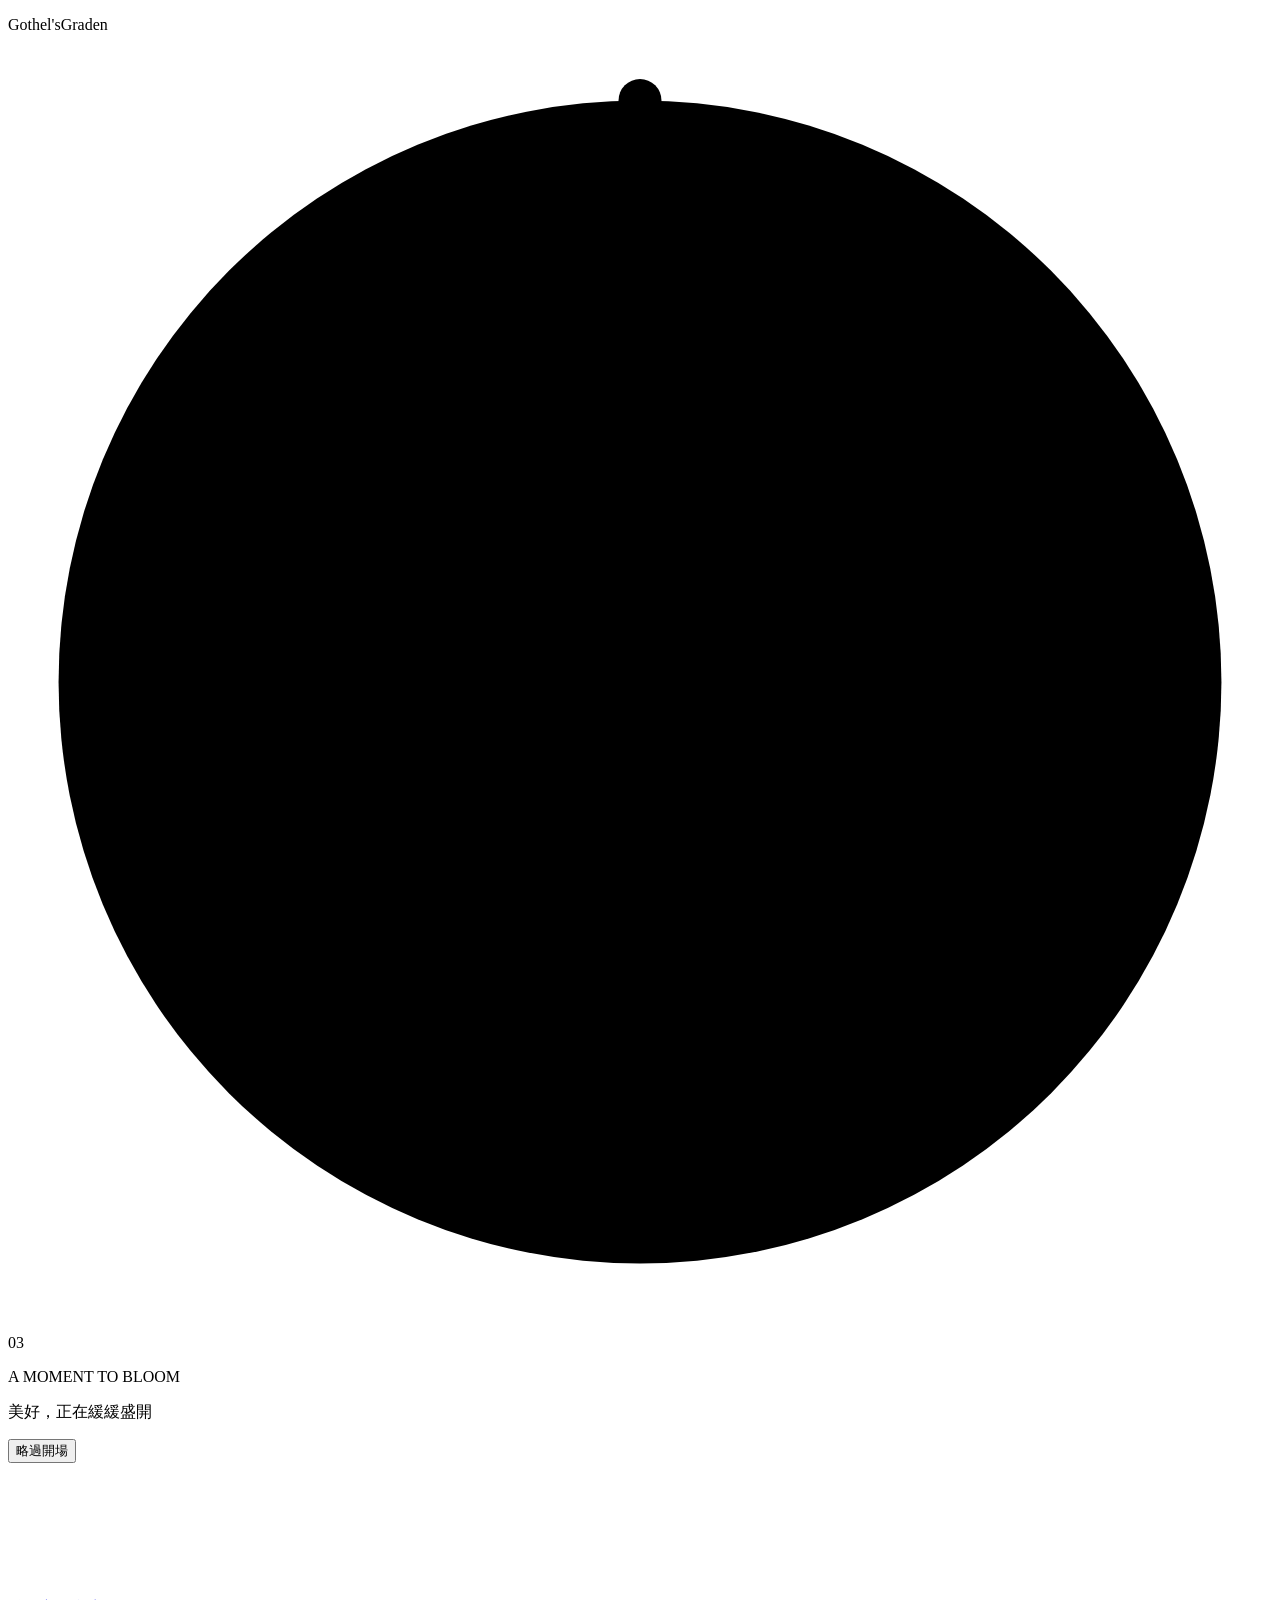
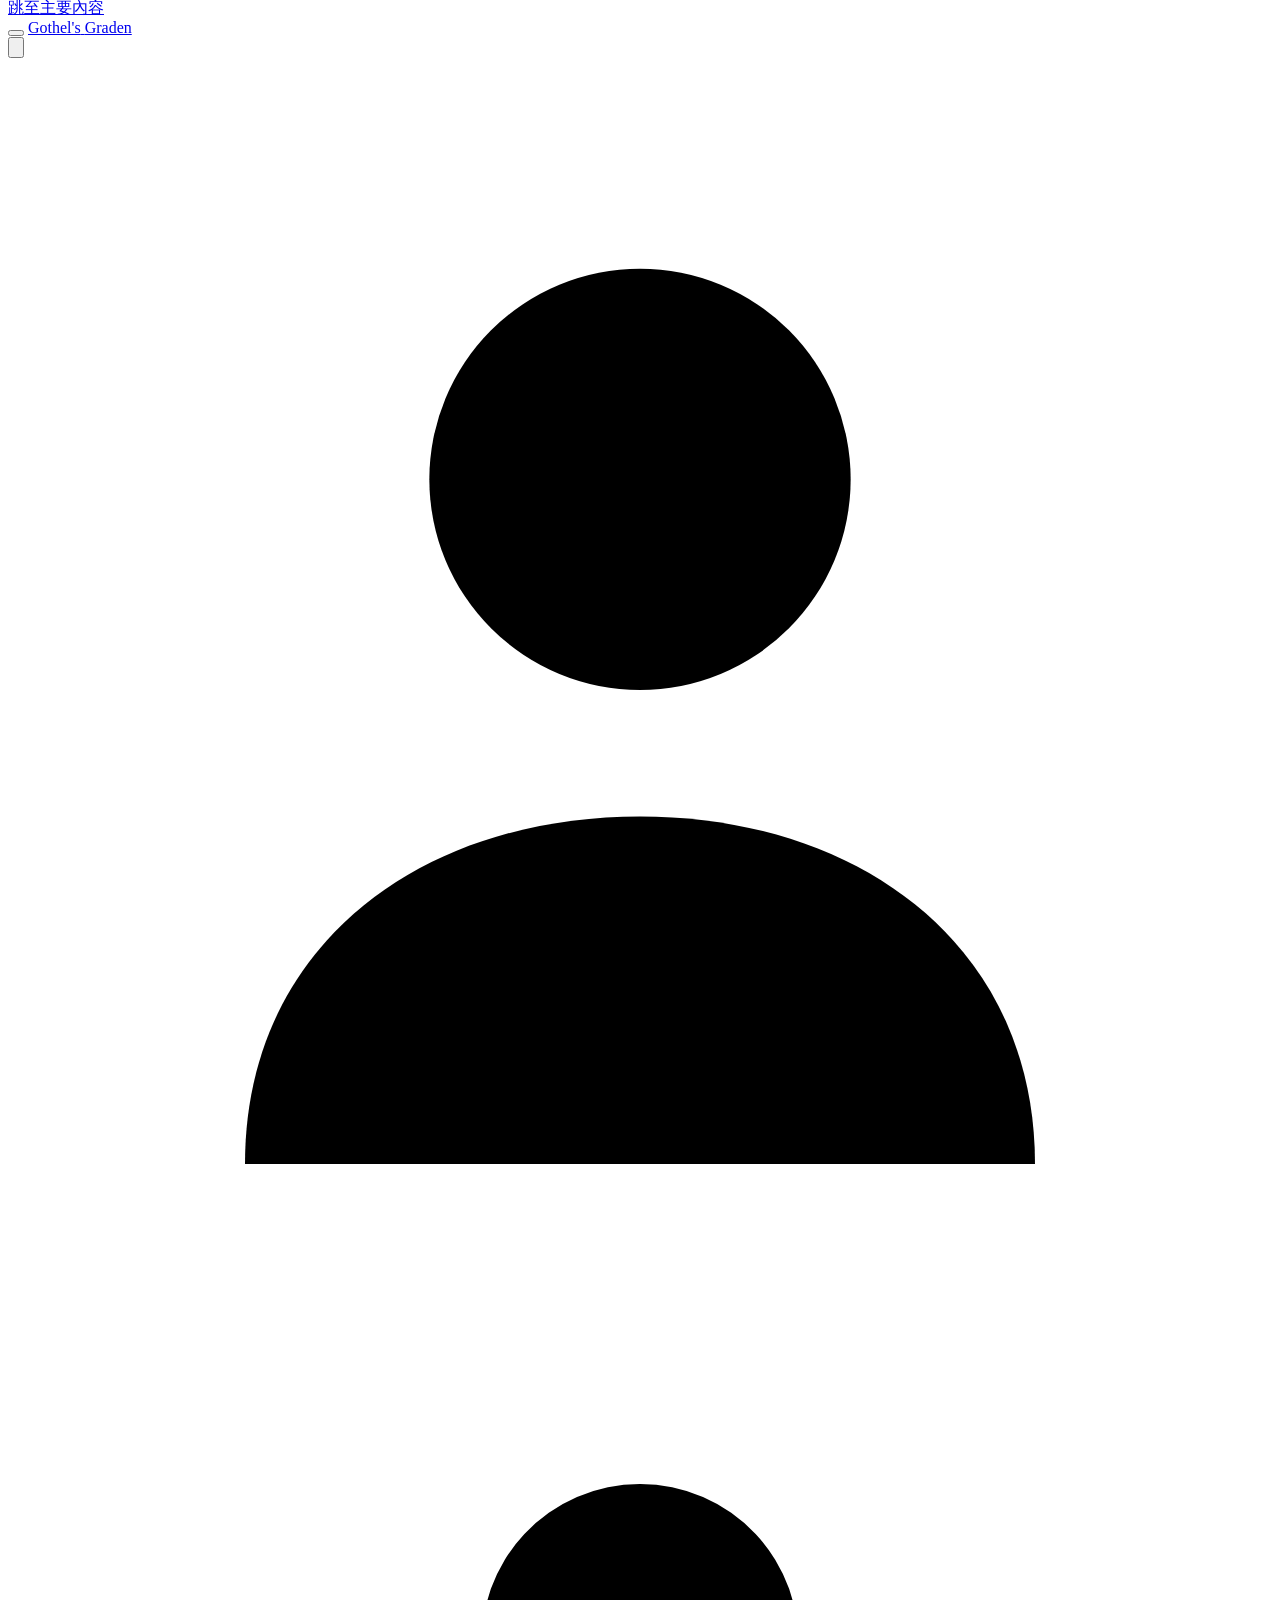
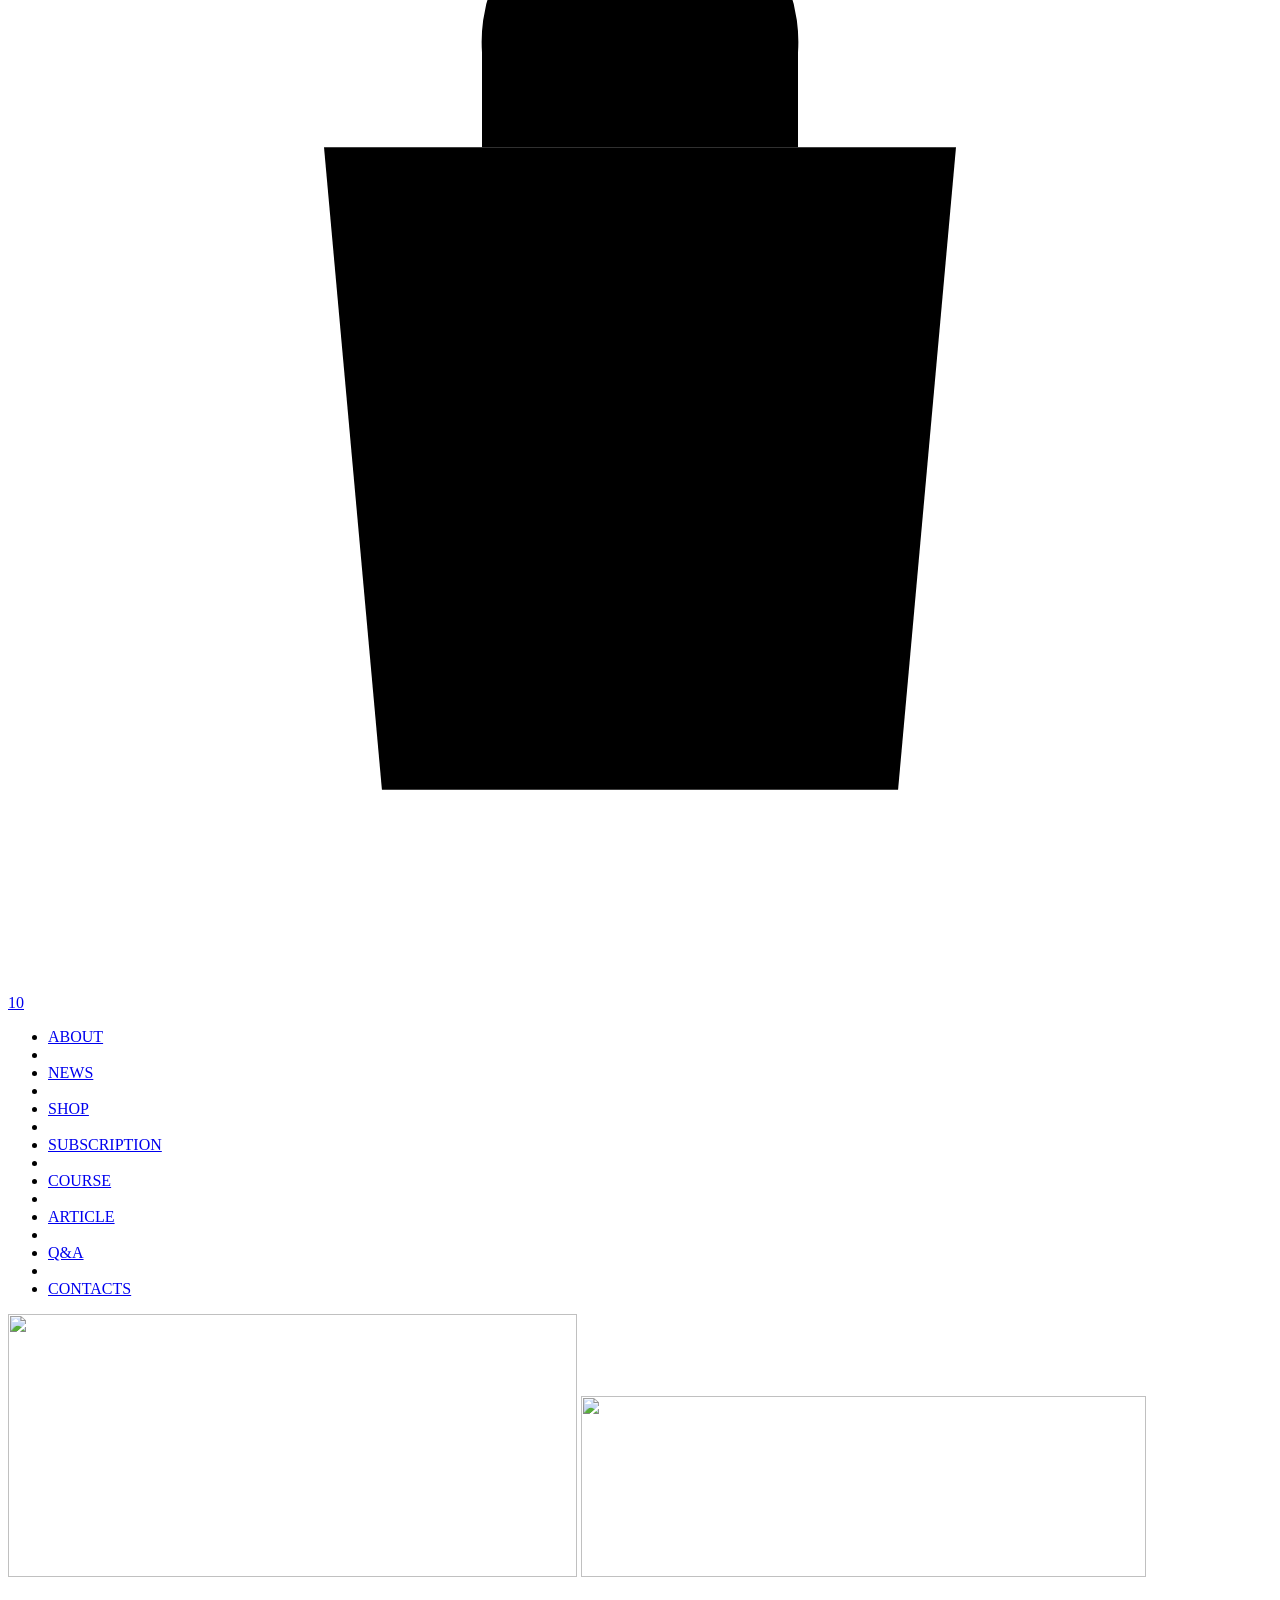
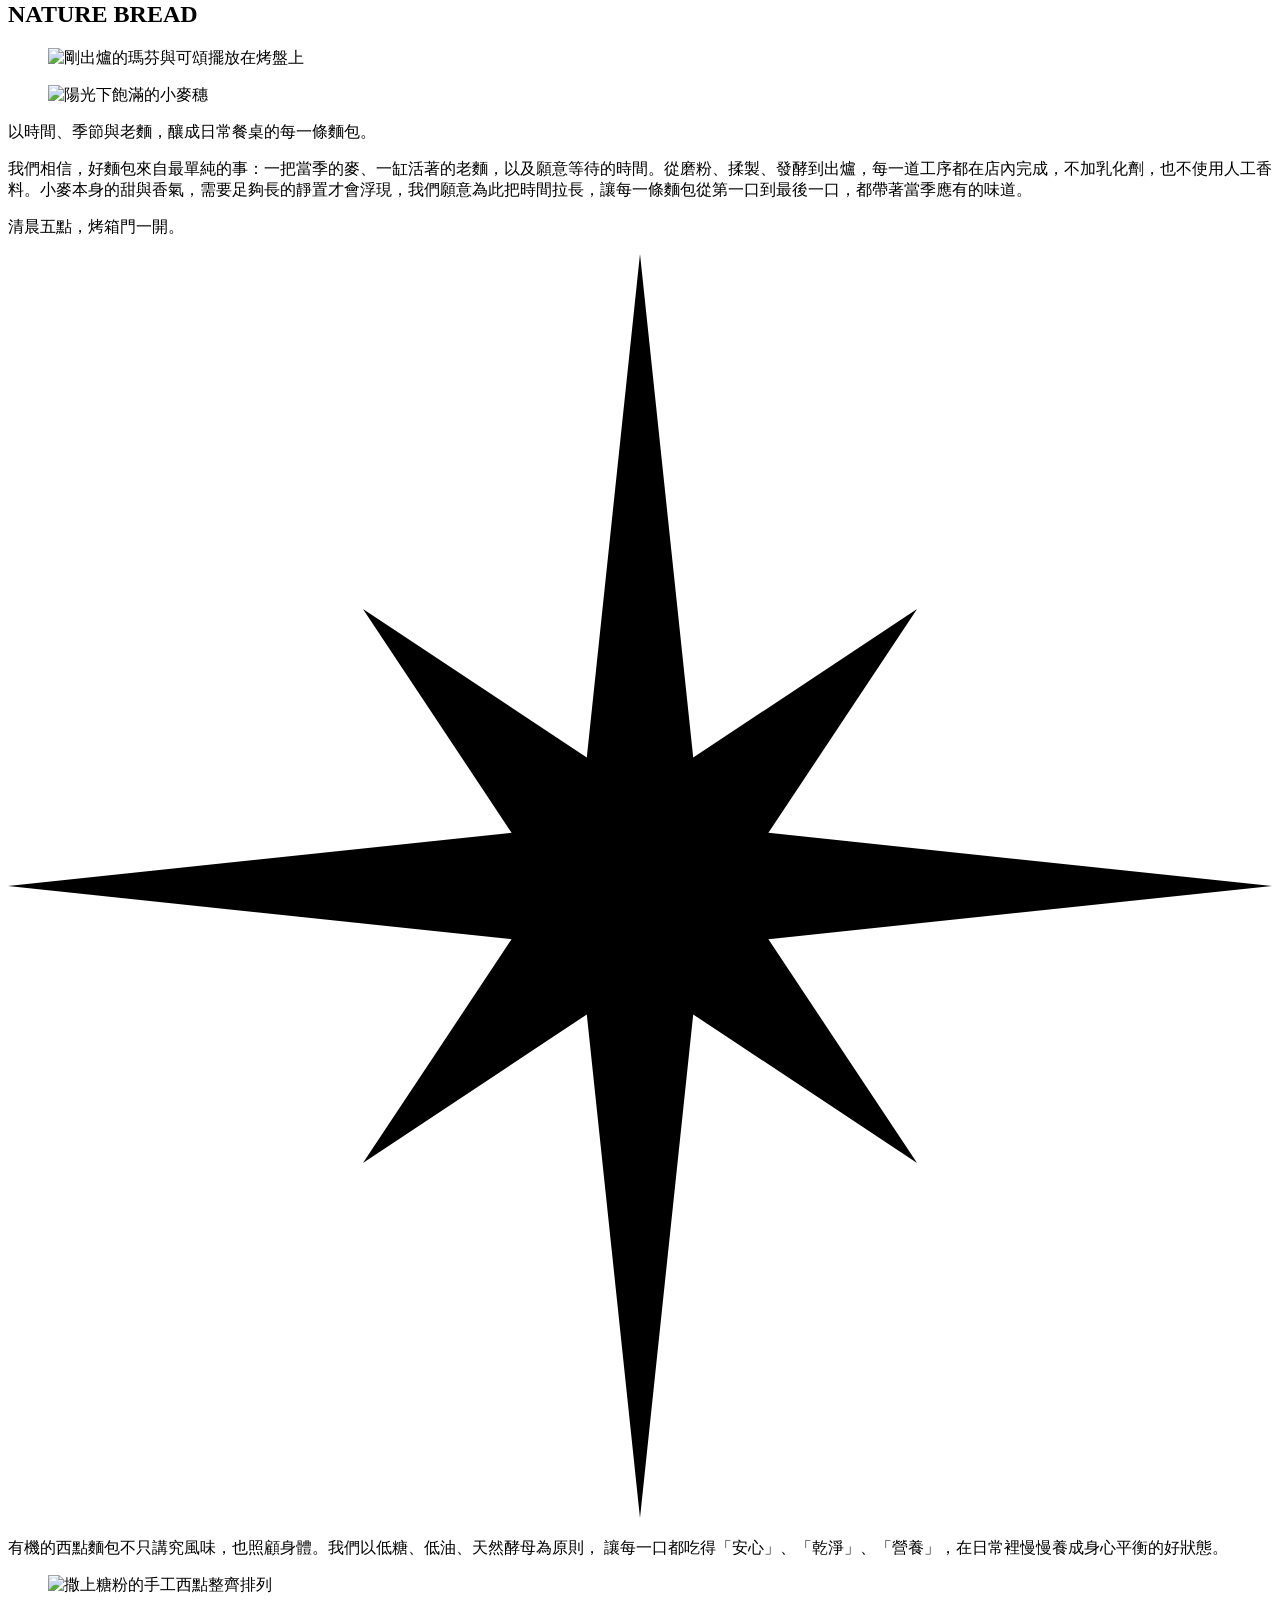
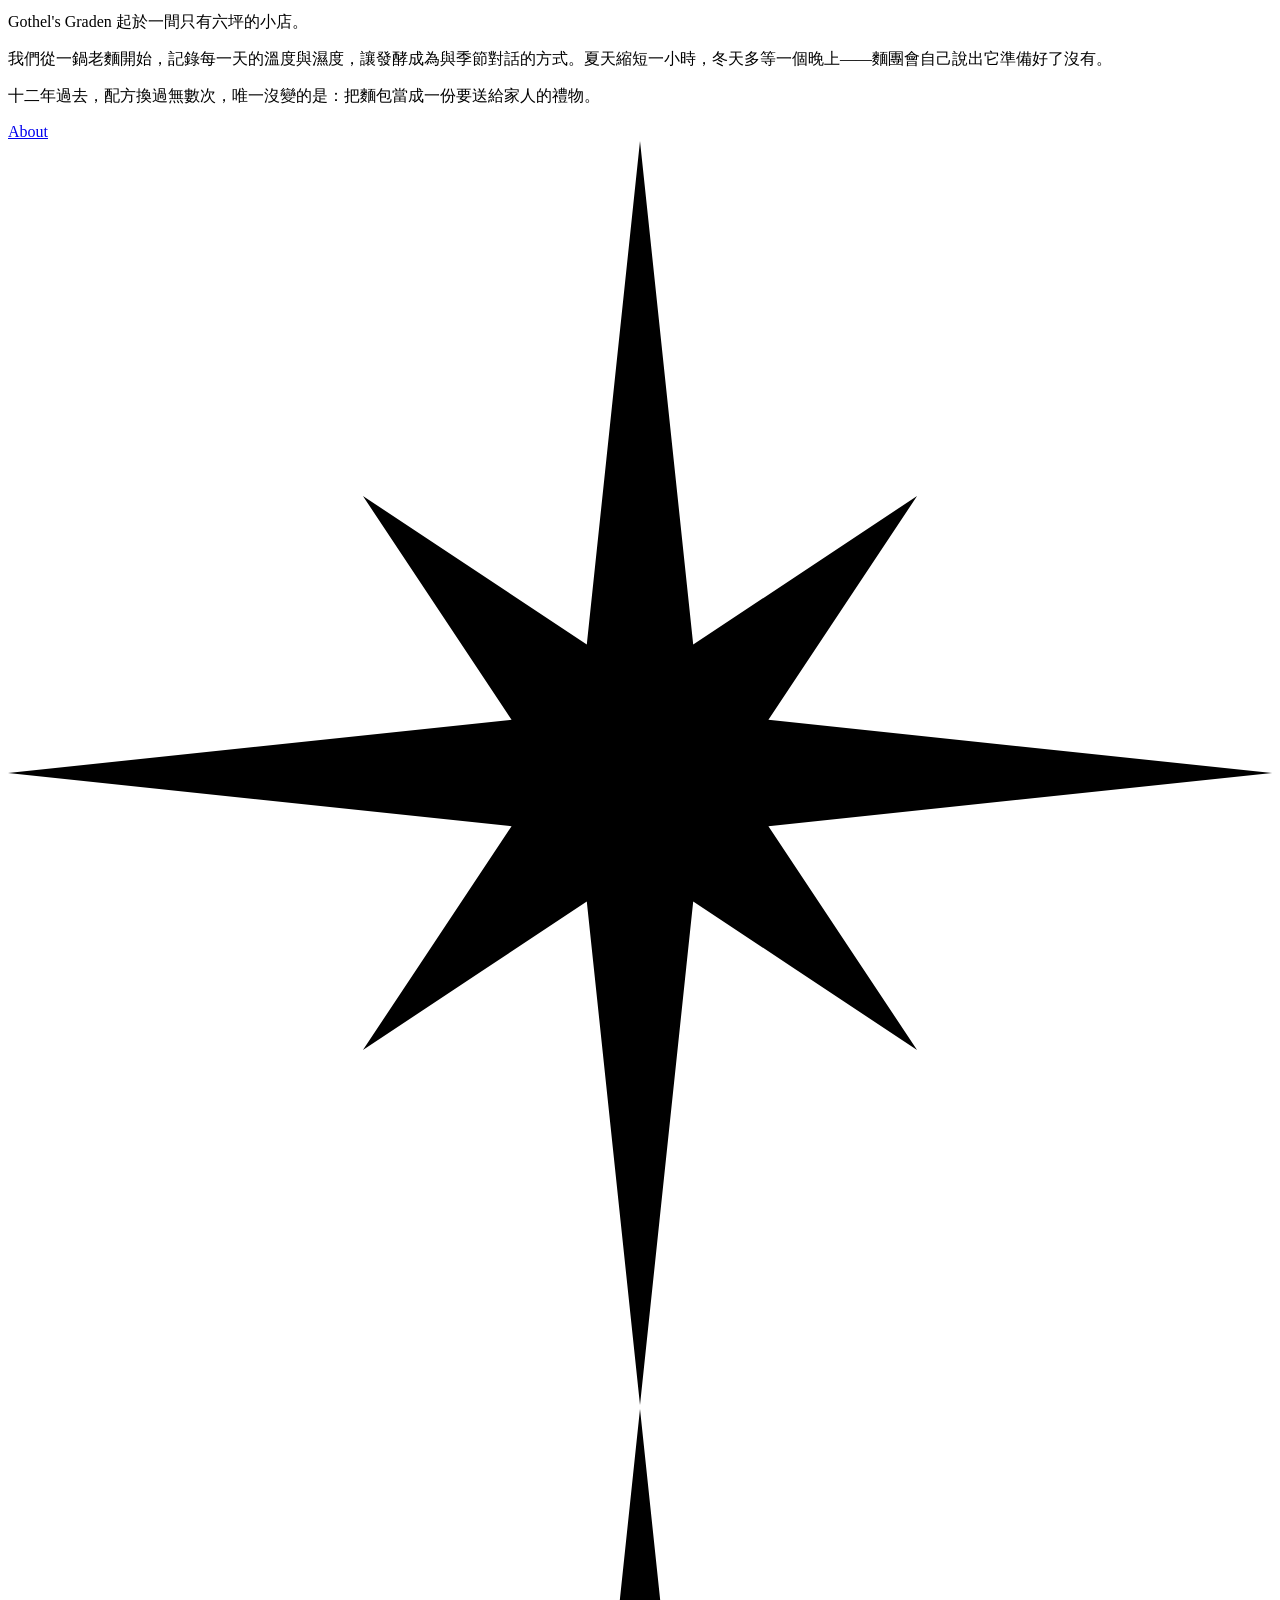
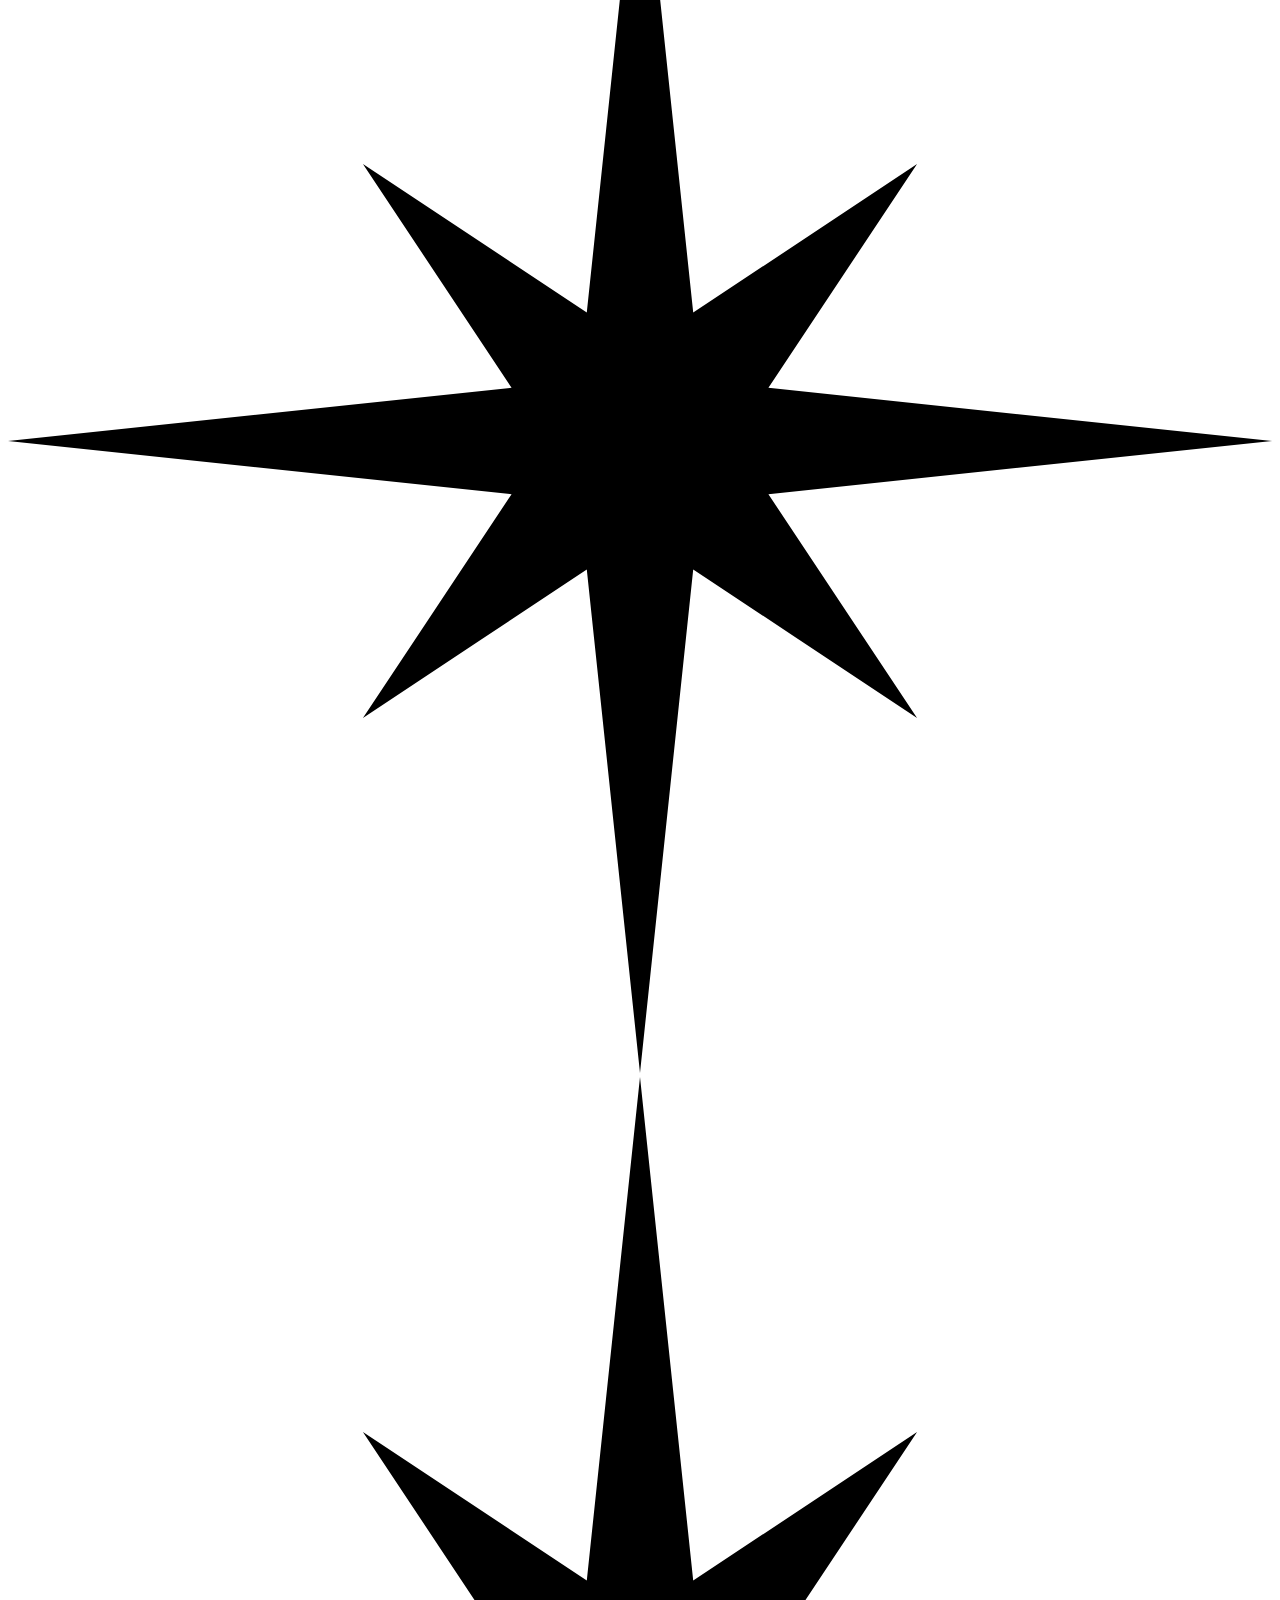
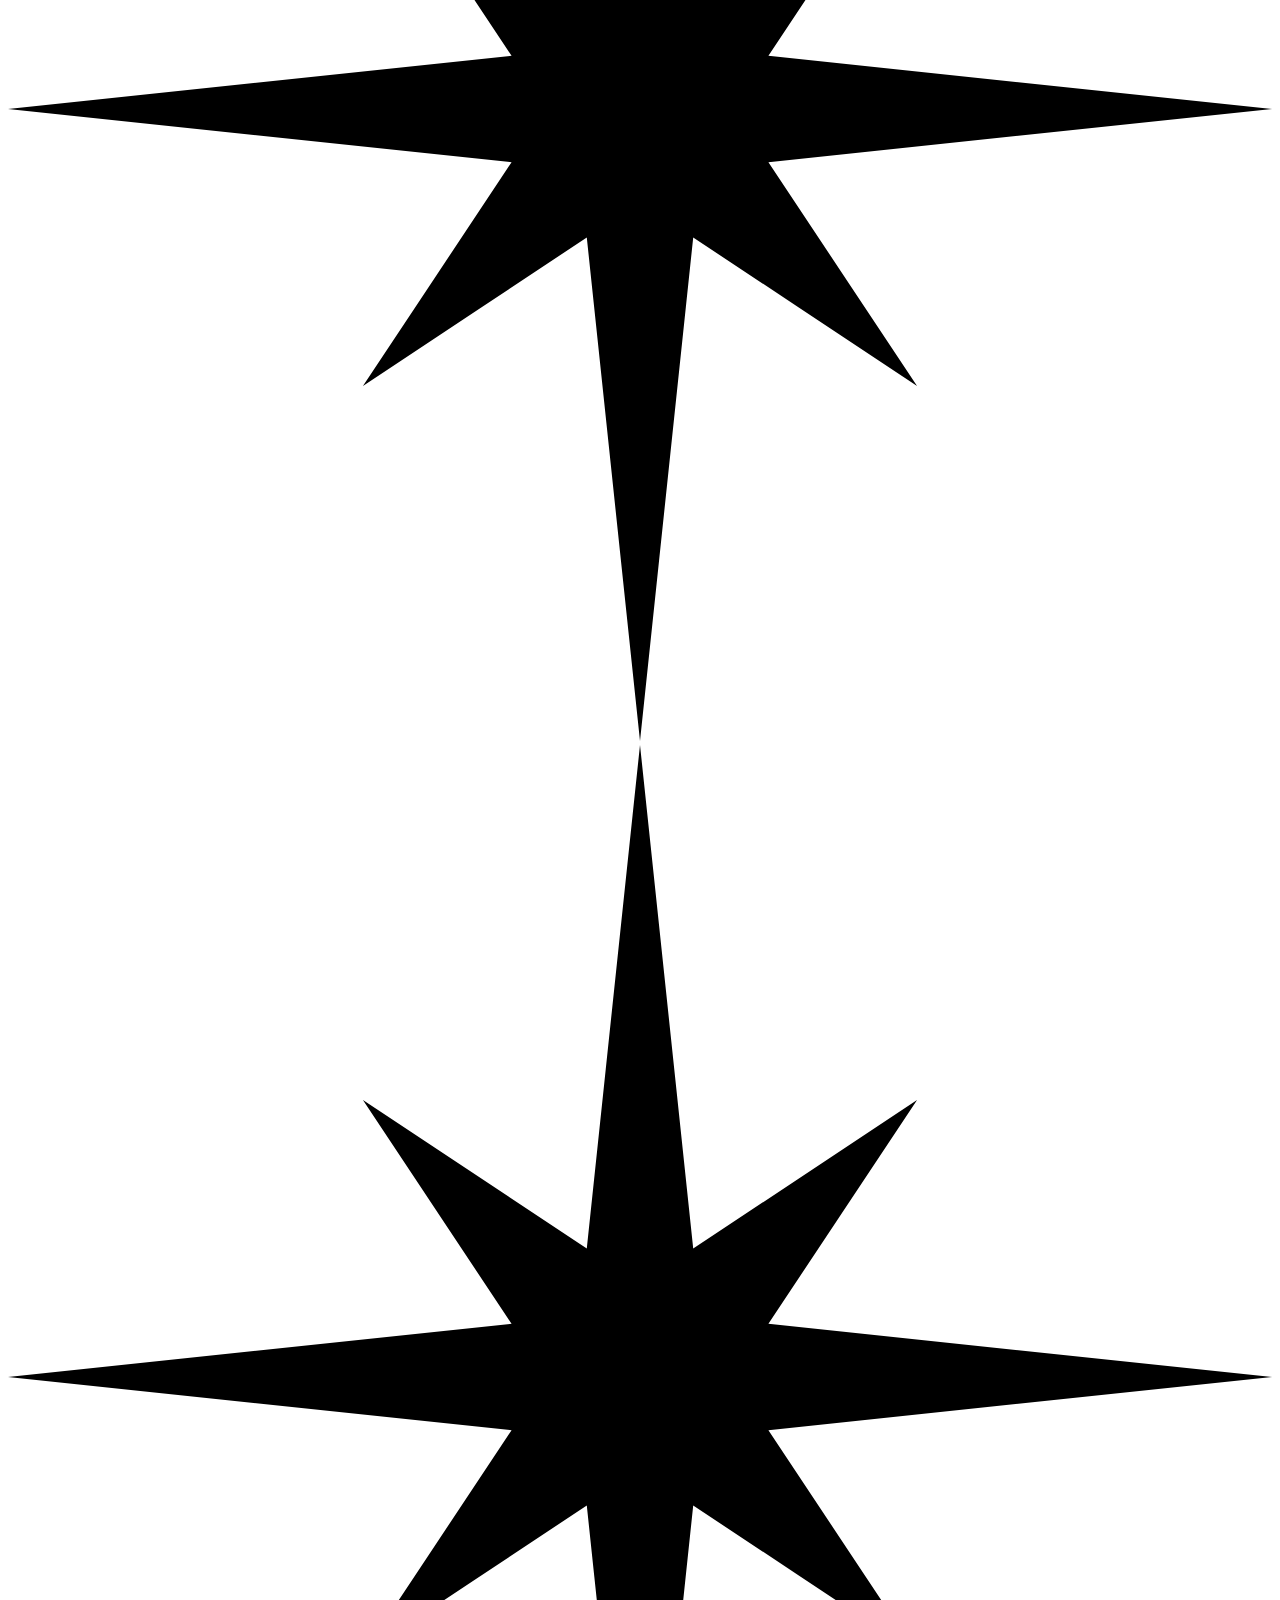
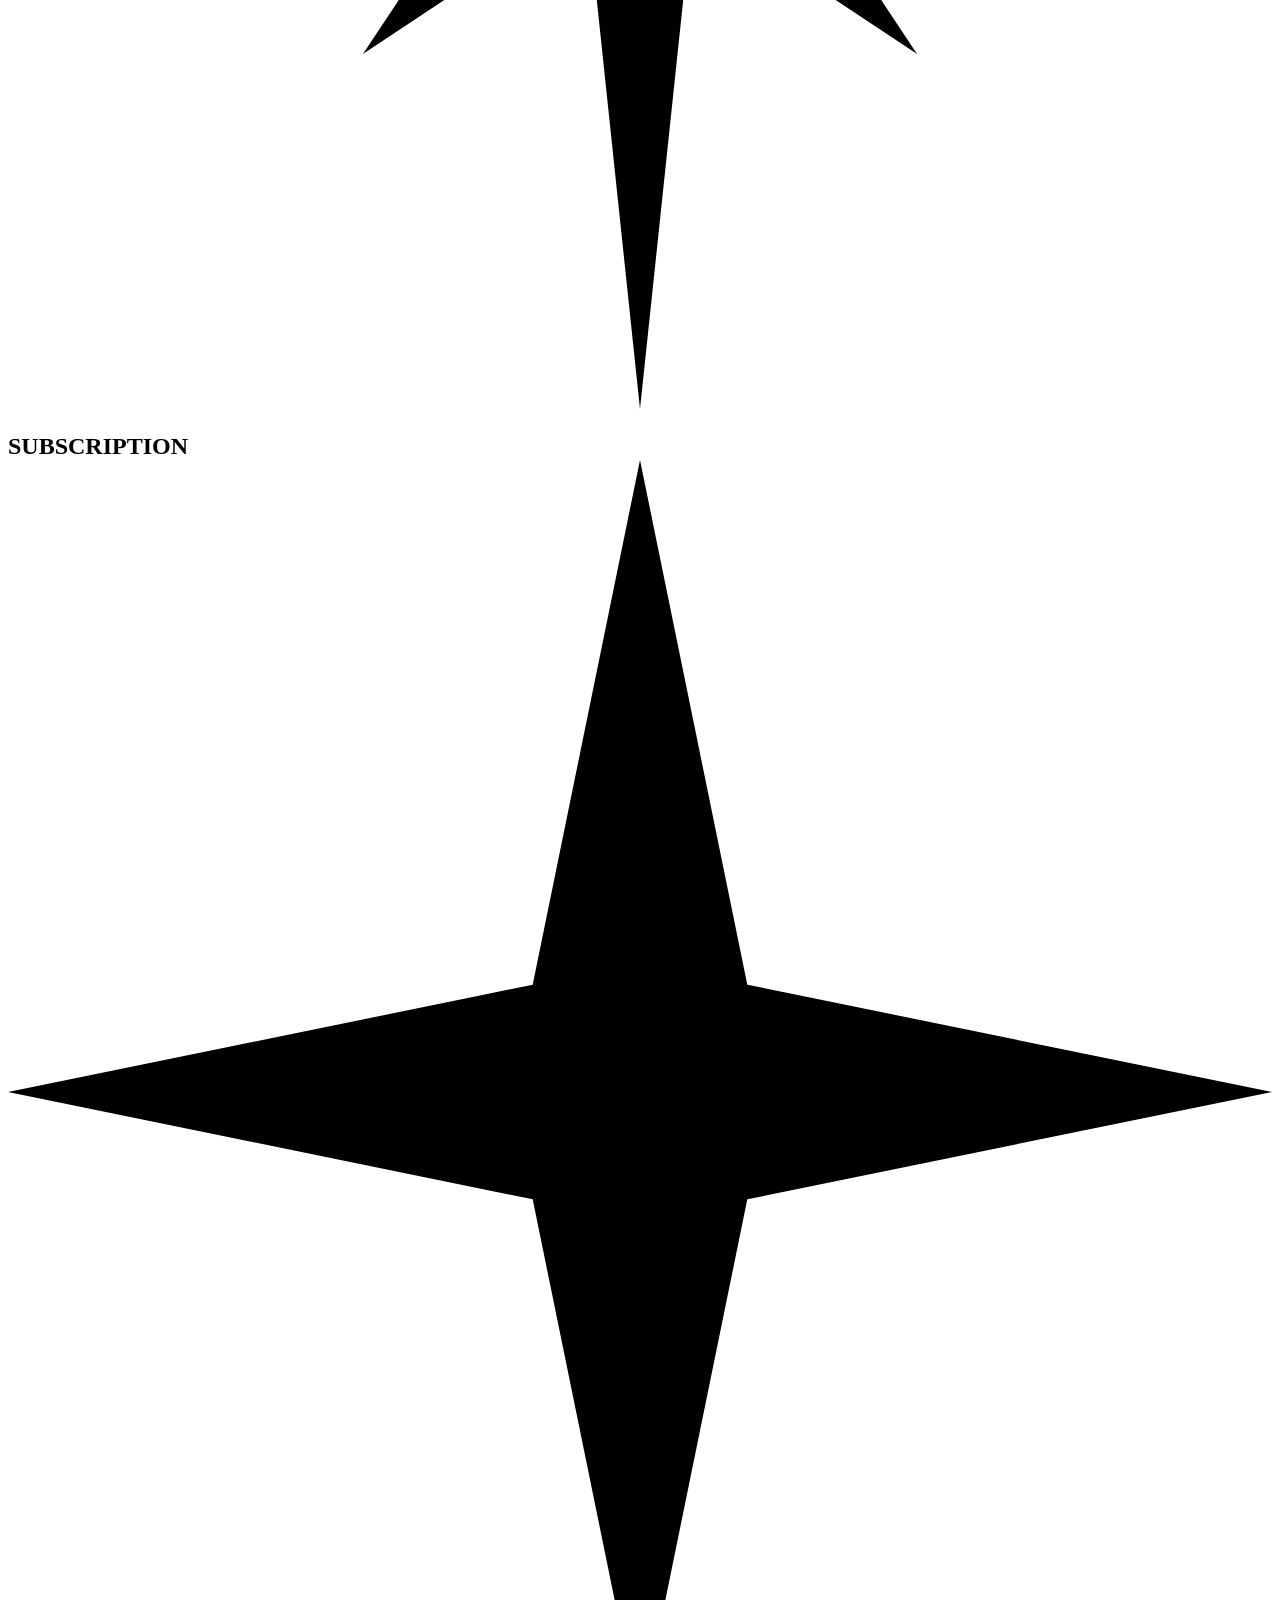
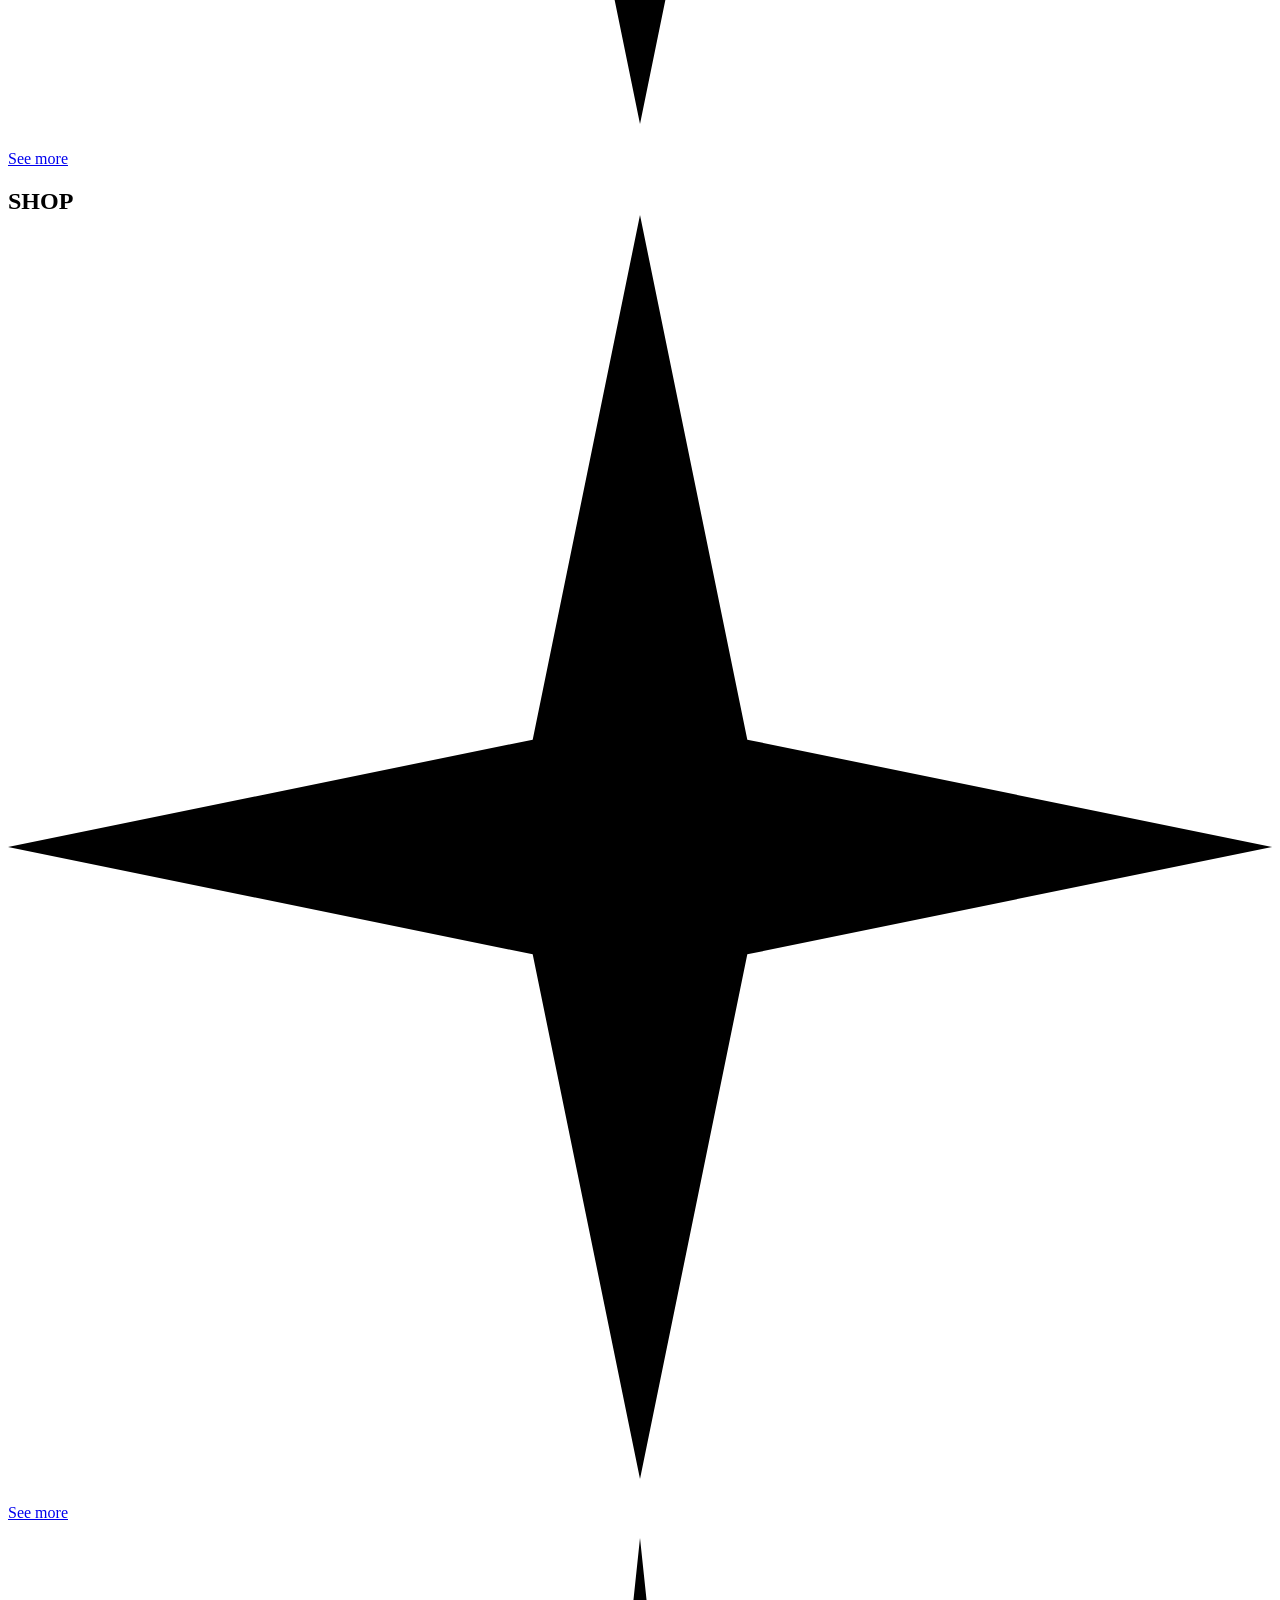
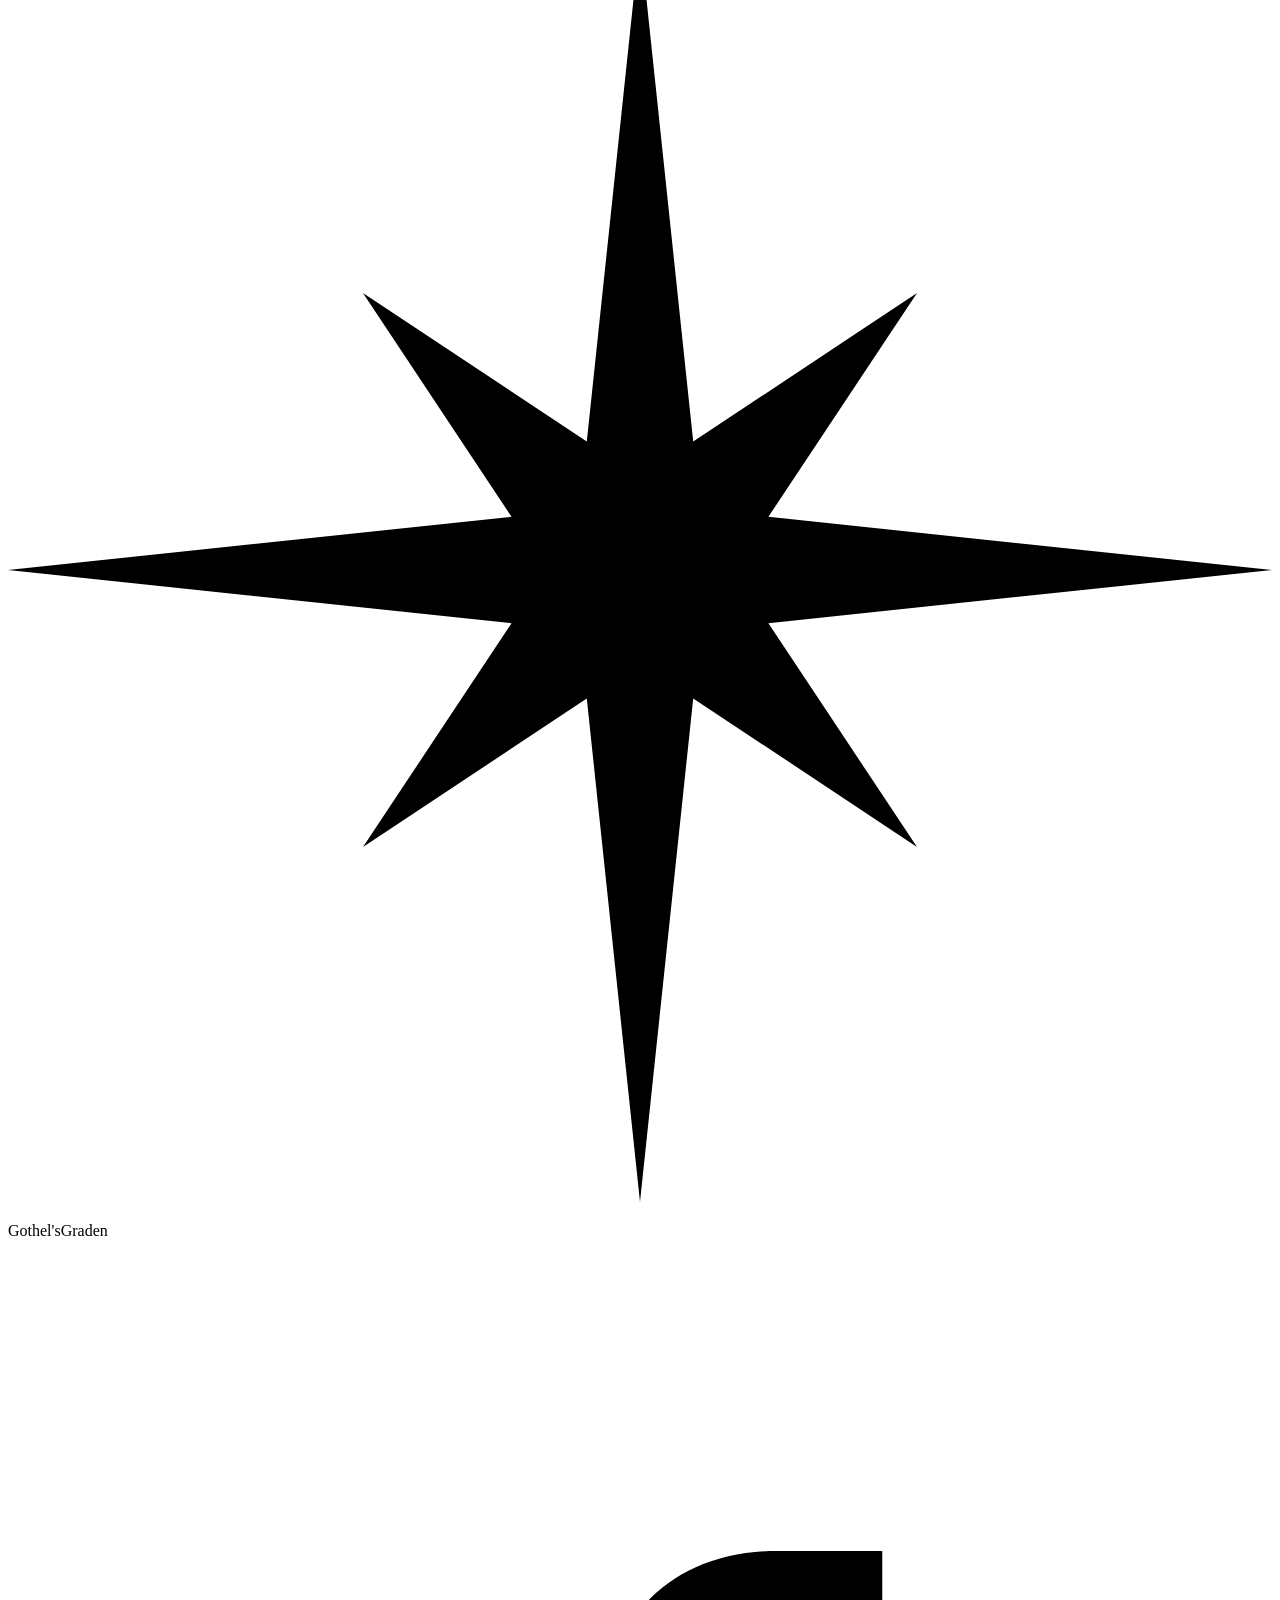
==== index.html @ 1c2f1364 "Add files via upload" ====
<!DOCTYPE html>
<html lang="zh-Hant">
<head>
<meta charset="utf-8">
<meta name="viewport" content="width=device-width, initial-scale=1">
<title>Gothel's Graden｜自然發酵．職人手作麵包</title>
<meta name="description" content="Gothel's Graden 以天然酵母、當季小麥與時間慢慢養成的麵包。每日現烤、低糖低油，提供麵包訂閱、線上選購與烘焙課程。">
<meta name="theme-color" content="#ffffff">

<meta property="og:type" content="website">
<meta property="og:title" content="Gothel's Graden｜自然發酵．職人手作麵包">
<meta property="og:description" content="天然酵母、當季小麥，每日現烤的職人麵包。">
<meta property="og:image" content="assets/img/hero-main.jpg">

<link rel="preconnect" href="https://fonts.googleapis.com">
<link rel="preconnect" href="https://fonts.gstatic.com" crossorigin>
<link href="https://fonts.googleapis.com/css2?family=Playfair+Display:wght@400;500;600&family=Noto+Sans+TC:wght@300;400;500;700&display=swap" rel="stylesheet">
<link rel="stylesheet" href="assets/css/style.css">

<script>
/* 開場 gating：在首次繪製前決定是否播放 Loading 與首屏進場。
   放在 <head> 可避免內容閃現；不依賴 main.js，故 main.js 失敗時內容仍可見。 */
(function () {
  var d = document.documentElement;
  d.classList.add('js');
  try {
    var reduce = window.matchMedia && window.matchMedia('(prefers-reduced-motion: reduce)').matches;
    var seen = false;
    try { seen = sessionStorage.getItem('gg.introSeen') === '1'; } catch (e) {}
    /* 首次進入（本工作階段）且未要求減少動態 → 播放完整開場 */
    if (!reduce && !seen) {
      d.classList.add('intro');   /* 顯示 Loading，並讓首屏元素進入隱藏初始態 */
    } else {
      d.classList.add('anim-in'); /* 直接顯示首屏（返回／減少動態／無 sessionStorage） */
    }
    /* 安全逾時：無論如何 4.5s 後強制解除開場遮罩，Loading 不得永久遮住網站 */
    window.__ggIntroSafety = setTimeout(function () {
      d.classList.remove('intro');
      d.classList.add('anim-in');
      var ov = document.getElementById('intro');
      if (ov) { ov.setAttribute('hidden', ''); }
    }, 4500);
  } catch (err) {
    d.classList.remove('intro');
    d.classList.add('anim-in');
  }
})();
</script>
</head>
<body>

<!-- ============ 品牌開場 Loading ============ -->
<div class="intro" id="intro" role="dialog" aria-modal="true" aria-label="品牌開場動畫">
  <div class="intro__inner">
    <p class="brand intro__brand" aria-hidden="true"><span>Gothel's</span><span>Graden</span></p>

    <div class="intro__flower" aria-hidden="true">
      <svg viewBox="0 0 200 200" role="img" aria-label="八瓣星花線稿逐漸盛開">
        <defs>
          <!-- 單片花瓣（指向上方），其餘七片由旋轉產生 -->
          <path id="intro-petal" pathLength="1"
                d="M100,100 C81,74 81,42 100,22 C119,42 119,74 100,100 Z"/>
        </defs>

        <!-- 極淡底稿：完整八瓣 -->
        <g class="intro__petals-bg">
          <use href="#intro-petal" transform="rotate(0 100 100)"/>
          <use href="#intro-petal" transform="rotate(45 100 100)"/>
          <use href="#intro-petal" transform="rotate(90 100 100)"/>
          <use href="#intro-petal" transform="rotate(135 100 100)"/>
          <use href="#intro-petal" transform="rotate(180 100 100)"/>
          <use href="#intro-petal" transform="rotate(225 100 100)"/>
          <use href="#intro-petal" transform="rotate(270 100 100)"/>
          <use href="#intro-petal" transform="rotate(315 100 100)"/>
        </g>

        <!-- 描線：逐瓣描繪（各瓣 --i 控制起始延遲，略微重疊） -->
        <g class="intro__petals">
          <use class="intro__petal" href="#intro-petal" transform="rotate(0 100 100)"   style="--i:0"/>
          <use class="intro__petal" href="#intro-petal" transform="rotate(45 100 100)"  style="--i:1"/>
          <use class="intro__petal" href="#intro-petal" transform="rotate(90 100 100)"  style="--i:2"/>
          <use class="intro__petal" href="#intro-petal" transform="rotate(135 100 100)" style="--i:3"/>
          <use class="intro__petal" href="#intro-petal" transform="rotate(180 100 100)" style="--i:4"/>
          <use class="intro__petal" href="#intro-petal" transform="rotate(225 100 100)" style="--i:5"/>
          <use class="intro__petal" href="#intro-petal" transform="rotate(270 100 100)" style="--i:6"/>
          <use class="intro__petal" href="#intro-petal" transform="rotate(315 100 100)" style="--i:7"/>
        </g>

        <!-- 外圈：由頂端順時針畫一圈（rotate -90 讓起點在正上方） -->
        <circle class="intro__ring" cx="100" cy="100" r="92" pathLength="1"
                transform="rotate(-90 100 100)"/>
        <!-- 圓弧末端的小圓點：繞中心一圈後停在頂端 -->
        <g class="intro__dot"><circle cx="100" cy="8" r="3.4"/></g>
      </svg>
    </div>

    <p class="intro__count" aria-hidden="true"><span id="introCount">03</span></p>
    <p class="intro__en" aria-hidden="true">A MOMENT TO BLOOM</p>
    <p class="intro__zh">美好，正在緩緩盛開</p>

    <button class="intro__skip" id="introSkip" type="button">略過開場</button>
  </div>
</div>

<a class="skip-link" href="#main">跳至主要內容</a>

<!-- 裝飾星形符號：八角星（分隔線／首屏）與四角星（標題旁） -->
<svg class="svg-defs" aria-hidden="true" focusable="false">
  <defs>
    <polygon id="star8" points="50,0 54.21,39.84 71.92,28.08 60.16,45.79 100,50 60.16,54.21 71.92,71.92 54.21,60.16 50,100 45.79,60.16 28.08,71.92 39.84,54.21 0,50 39.84,45.79 28.08,28.08 45.79,39.84"/>
    <polygon id="star4" points="50,0 58.49,41.51 100,50 58.49,58.49 50,100 41.51,58.49 0,50 41.51,41.51"/>
  </defs>
</svg>

<!-- ============ 頁首 ============ -->
<header class="site-header" id="siteHeader">
  <div class="header-bar">
    <div class="shell">
      <button class="nav-toggle" id="navToggle" aria-label="開啟選單" aria-expanded="false" aria-controls="mainNav">
        <span></span><span></span><span></span>
      </button>

      <a class="brand" href="#top" aria-label="Gothel's Graden 首頁">
        <span>Gothel's</span>
        <span>Graden</span>
      </a>

      <div class="header-tools">
        <button class="icon-btn" id="searchToggle" aria-label="搜尋" aria-expanded="false" aria-controls="searchPanel">
          <svg viewBox="0 0 24 24" aria-hidden="true"><circle cx="11" cy="11" r="6.5"/><line x1="15.8" y1="15.8" x2="21" y2="21"/></svg>
        </button>
        <a class="icon-btn" href="#" aria-label="會員中心">
          <svg viewBox="0 0 24 24" aria-hidden="true"><circle cx="12" cy="8" r="4"/><path d="M4.5 21c0-4.2 3.4-6.6 7.5-6.6s7.5 2.4 7.5 6.6"/></svg>
        </a>
        <a class="icon-btn icon-btn--cart" href="#" aria-label="購物車">
          <svg viewBox="0 0 24 24" aria-hidden="true"><path d="M6 8h12l-1.1 12.2H7.1z"/><path d="M9 8V6.2A3 3 0 0 1 12 3a3 3 0 0 1 3 3.2V8"/></svg>
          <span class="cart-count" id="cartCount">10</span>
        </a>
      </div>
    </div>
  </div>

  <div class="search-panel" id="searchPanel" hidden>
    <form class="shell search-form" role="search" onsubmit="return false">
      <input type="search" id="searchInput" placeholder="搜尋麵包、課程或文章…" aria-label="搜尋網站">
      <button type="submit" class="btn-line">搜尋</button>
    </form>
  </div>

  <nav class="main-nav" id="mainNav" aria-label="主要導覽">
    <ul class="shell">
      <li><a href="#about">ABOUT</a></li>
      <li class="nav-sep" aria-hidden="true"></li>
      <li><a href="#news">NEWS</a></li>
      <li class="nav-sep" aria-hidden="true"></li>
      <li><a href="#shop">SHOP</a></li>
      <li class="nav-sep" aria-hidden="true"></li>
      <li><a href="#subscription">SUBSCRIPTION</a></li>
      <li class="nav-sep" aria-hidden="true"></li>
      <li><a href="#course">COURSE</a></li>
      <li class="nav-sep" aria-hidden="true"></li>
      <li><a href="#article">ARTICLE</a></li>
      <li class="nav-sep" aria-hidden="true"></li>
      <li><a href="#qa">Q&amp;A</a></li>
      <li class="nav-sep" aria-hidden="true"></li>
      <li><a href="#contacts">CONTACTS</a></li>
    </ul>
  </nav>
</header>

<!-- 頁首為 fixed，此處佔位以維持內容原本的起始位置 -->
<div class="header-spacer" aria-hidden="true"></div>

<main id="main">

  <!-- ============ 首屏 ============ -->
  <section class="hero" id="top">
    <div class="hero__stage">
     <div class="hero__inner">

      <!-- 裝飾：細框線（左右對稱貼齊版心） -->
      <span class="rule rule--v"></span>
      <span class="rule rule--v2"></span>
      <span class="rule rule--mid"></span>

      <!-- 裝飾：星形格紋（Figma 匯出） -->
      <img class="lattice lattice--lg" src="assets/img/deco-lattice-lg.png"
           alt="" aria-hidden="true" width="569" height="263" loading="lazy">
      <img class="lattice lattice--sm" src="assets/img/deco-lattice-sm.png"
           alt="" aria-hidden="true" width="565" height="181" loading="lazy">

      <h1 class="hero__title">
        <span>NATURE</span>
        <span>BREAD</span>
      </h1>

      <figure class="hero__shape" data-parallax="6">
        <span class="hero__media"><img src="assets/img/hero-shape.png" alt="剛出爐的瑪芬與可頌擺放在烤盤上" width="577" height="796" fetchpriority="high"></span>
      </figure>

      <figure class="hero__wheat" data-parallax="-10">
        <span class="hero__media"><img src="assets/img/hero-wheat.png" alt="陽光下飽滿的小麥穗" width="672" height="466" loading="lazy"></span>
      </figure>

      <div class="hero__copy">
        <p class="hero__lead">以時間、季節與老麵，釀成日常餐桌的每一條麵包。</p>
        <p>我們相信，好麵包來自最單純的事：一把當季的麥、一缸活著的老麵，以及願意等待的時間。從磨粉、揉製、發酵到出爐，每一道工序都在店內完成，不加乳化劑，也不使用人工香料。小麥本身的甜與香氣，需要足夠長的靜置才會浮現，我們願意為此把時間拉長，讓每一條麵包從第一口到最後一口，都帶著當季應有的味道。</p>
        <p class="hero__sign">清晨五點，烤箱門一開。</p>
      </div>

      <svg class="star star--hero" viewBox="0 0 100 100" aria-hidden="true"><use href="#star8"/></svg>
     </div>
    </div>

    <div class="shell">
      <p class="hero__lede">
        有機的西點麵包不只講究風味，也照顧身體。我們以低糖、低油、天然酵母為原則，
        讓每一口都吃得「安心」、「乾淨」、「營養」，在日常裡慢慢養成身心平衡的好狀態。
      </p>
    </div>
  </section>

  <!-- ============ 品牌故事 ============ -->
  <section class="about" id="about">
    <div class="shell about__grid">
      <figure class="about__media reveal">
        <img src="assets/img/about-main.jpg" alt="撒上糖粉的手工西點整齊排列" width="1400" height="820" loading="lazy">
      </figure>

      <div class="about__copy reveal" data-reveal-delay="120">
        <p>Gothel's Graden 起於一間只有六坪的小店。</p>
        <p>我們從一鍋老麵開始，記錄每一天的溫度與濕度，讓發酵成為與季節對話的方式。夏天縮短一小時，冬天多等一個晚上——麵團會自己說出它準備好了沒有。</p>
        <p>十二年過去，配方換過無數次，唯一沒變的是：把麵包當成一份要送給家人的禮物。</p>
        <a class="link-curve" href="#">About</a>
      </div>
    </div>

    <div class="about__stars" aria-hidden="true">
      <svg class="star" viewBox="0 0 100 100"><use href="#star8"/></svg>
      <svg class="star" viewBox="0 0 100 100"><use href="#star8"/></svg>
      <svg class="star" viewBox="0 0 100 100"><use href="#star8"/></svg>
    </div>
  </section>

  <div class="divider reveal reveal--line" aria-hidden="true">
    <svg class="star star--divider" viewBox="0 0 100 100"><use href="#star8"/></svg>
  </div>

  <!-- ============ 訂閱方案 ============ -->
  <section class="section" id="subscription">
    <div class="shell">
      <div class="section__head reveal">
        <h2 class="section__title">SUBSCRIPTION <svg class="star star--inline" viewBox="0 0 100 100" aria-hidden="true"><use href="#star4"/></svg></h2>
        <a class="link-curve link-curve--sm" href="#">See more</a>
      </div>

      <ul class="card-grid" id="subscriptionGrid"></ul>
    </div>
  </section>

  <!-- ============ 商品 ============ -->
  <section class="section" id="shop">
    <div class="shell">
      <div class="section__head reveal">
        <h2 class="section__title">SHOP <svg class="star star--inline" viewBox="0 0 100 100" aria-hidden="true"><use href="#star4"/></svg></h2>
        <a class="link-curve link-curve--sm" href="#">See more</a>
      </div>

      <ul class="card-grid" id="shopGrid"></ul>
    </div>
  </section>

</main>

<!-- ============ 頁尾 ============ -->
<footer class="site-footer" id="contacts">
  <div class="divider divider--footer reveal reveal--line" aria-hidden="true">
    <svg class="star star--divider" viewBox="0 0 100 100"><use href="#star8"/></svg>
  </div>

  <div class="shell footer__grid reveal">
    <div class="footer__brand">
      <p class="brand brand--footer"><span>Gothel's</span><span>Graden</span></p>
      <div class="socials">
        <a href="#" aria-label="Facebook">
          <svg viewBox="0 0 24 24" aria-hidden="true"><path d="M14.6 8.4h2V5.6h-2c-2 0-3.3 1.3-3.3 3.3v1.5H9.4v2.8h1.9V21h2.8v-7.8h2l.4-2.8h-2.4V9.2c0-.5.2-.8.5-.8z"/></svg>
        </a>
        <a href="#" aria-label="Instagram">
          <svg viewBox="0 0 24 24" aria-hidden="true"><rect x="4" y="4" width="16" height="16" rx="5"/><circle cx="12" cy="12" r="3.6"/><circle cx="17.1" cy="6.9" r="1.1" fill="currentColor" stroke="none"/></svg>
        </a>
      </div>
    </div>

    <nav class="footer__col" aria-labelledby="f-shop">
      <h3 id="f-shop">SHOP</h3>
      <ul>
        <li><a href="#shop">麵包種類</a></li>
        <li><a href="#shop">西點種類</a></li>
        <li><a href="#shop">咖啡與飲品</a></li>
        <li><a href="#shop">節慶禮盒</a></li>
        <li><a href="#shop">季節限定</a></li>
      </ul>
    </nav>

    <nav class="footer__col" aria-labelledby="f-sub">
      <h3 id="f-sub">SUBSCRIPTION</h3>
      <ul>
        <li><a href="#subscription">每週麵包箱</a></li>
        <li><a href="#subscription">經典可頌計畫</a></li>
        <li><a href="#subscription">週末早午餐組</a></li>
        <li><a href="#subscription">單品咖啡訂閱</a></li>
        <li><a href="#subscription">企業定期配送</a></li>
        <li><a href="#subscription">送禮訂閱</a></li>
      </ul>
    </nav>

    <nav class="footer__col" aria-labelledby="f-course">
      <h3 id="f-course">COURSE</h3>
      <ul>
        <li><a href="#course">家庭烘焙入門</a></li>
        <li><a href="#course">法式可頌專班</a></li>
        <li><a href="#course">天然酵母養成</a></li>
      </ul>
    </nav>

    <div class="footer__news">
      <h3>訂閱電子報</h3>
      <form class="news-form" id="newsForm" novalidate>
        <label class="sr-only" for="newsEmail">電子信箱</label>
        <input type="email" id="newsEmail" name="email" placeholder="輸入信箱" autocomplete="email" required>
        <button type="submit" class="btn-line">訂閱</button>
      </form>
      <p class="news-msg" id="newsMsg" role="status" aria-live="polite"></p>
    </div>
  </div>

  <div class="footer__bottom">
    <ul class="shell">
      <li><a href="#">Legal Notice</a></li>
      <li><a href="#">Privacy Policy</a></li>
      <li><a href="#">Cookies</a></li>
      <li><a href="#">Credits</a></li>
      <li><a href="#">Copyright</a></li>
    </ul>
  </div>
</footer>

<div class="toast" id="toast" role="status" aria-live="polite"></div>

<script src="assets/js/main.js"></script>
</body>
</html>
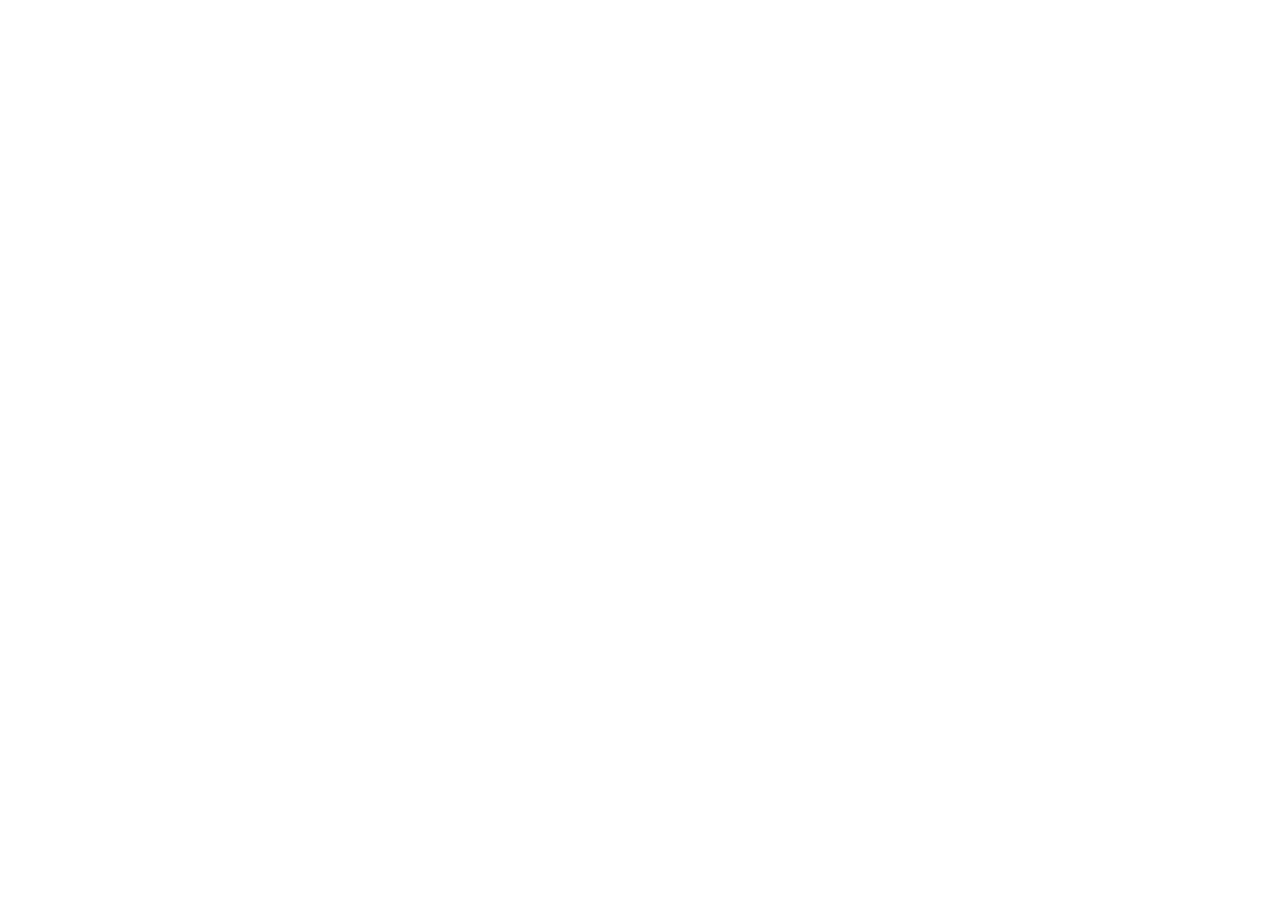
==== commit 731c0058: "Fix brand name typo: Graden -> Garden" ====
--- a/index.html
+++ b/index.html
@@ -3,12 +3,12 @@
 <head>
 <meta charset="utf-8">
 <meta name="viewport" content="width=device-width, initial-scale=1">
-<title>Gothel's Graden｜自然發酵．職人手作麵包</title>
-<meta name="description" content="Gothel's Graden 以天然酵母、當季小麥與時間慢慢養成的麵包。每日現烤、低糖低油，提供麵包訂閱、線上選購與烘焙課程。">
+<title>Gothel's Garden｜自然發酵．職人手作麵包</title>
+<meta name="description" content="Gothel's Garden 以天然酵母、當季小麥與時間慢慢養成的麵包。每日現烤、低糖低油，提供麵包訂閱、線上選購與烘焙課程。">
 <meta name="theme-color" content="#ffffff">
 
 <meta property="og:type" content="website">
-<meta property="og:title" content="Gothel's Graden｜自然發酵．職人手作麵包">
+<meta property="og:title" content="Gothel's Garden｜自然發酵．職人手作麵包">
 <meta property="og:description" content="天然酵母、當季小麥，每日現烤的職人麵包。">
 <meta property="og:image" content="assets/img/hero-main.jpg">
 
@@ -52,7 +52,7 @@
 <!-- ============ 品牌開場 Loading ============ -->
 <div class="intro" id="intro" role="dialog" aria-modal="true" aria-label="品牌開場動畫">
   <div class="intro__inner">
-    <p class="brand intro__brand" aria-hidden="true"><span>Gothel's</span><span>Graden</span></p>
+    <p class="brand intro__brand" aria-hidden="true"><span>Gothel's</span><span>Garden</span></p>
 
     <div class="intro__flower" aria-hidden="true">
       <svg viewBox="0 0 200 200" role="img" aria-label="八瓣星花線稿逐漸盛開">
@@ -120,9 +120,9 @@
         <span></span><span></span><span></span>
       </button>
 
-      <a class="brand" href="#top" aria-label="Gothel's Graden 首頁">
+      <a class="brand" href="#top" aria-label="Gothel's Garden 首頁">
         <span>Gothel's</span>
-        <span>Graden</span>
+        <span>Garden</span>
       </a>
 
       <div class="header-tools">
@@ -228,7 +228,7 @@
       </figure>
 
       <div class="about__copy reveal" data-reveal-delay="120">
-        <p>Gothel's Graden 起於一間只有六坪的小店。</p>
+        <p>Gothel's Garden 起於一間只有六坪的小店。</p>
         <p>我們從一鍋老麵開始，記錄每一天的溫度與濕度，讓發酵成為與季節對話的方式。夏天縮短一小時，冬天多等一個晚上——麵團會自己說出它準備好了沒有。</p>
         <p>十二年過去，配方換過無數次，唯一沒變的是：把麵包當成一份要送給家人的禮物。</p>
         <a class="link-curve" href="#">About</a>
@@ -280,7 +280,7 @@
 
   <div class="shell footer__grid reveal">
     <div class="footer__brand">
-      <p class="brand brand--footer"><span>Gothel's</span><span>Graden</span></p>
+      <p class="brand brand--footer"><span>Gothel's</span><span>Garden</span></p>
       <div class="socials">
         <a href="#" aria-label="Facebook">
           <svg viewBox="0 0 24 24" aria-hidden="true"><path d="M14.6 8.4h2V5.6h-2c-2 0-3.3 1.3-3.3 3.3v1.5H9.4v2.8h1.9V21h2.8v-7.8h2l.4-2.8h-2.4V9.2c0-.5.2-.8.5-.8z"/></svg>
--- a/assets/css/style.css
+++ b/assets/css/style.css
@@ -0,0 +1,1105 @@
+@charset "utf-8";
+/* =========================================================
+   Gothel's Garden — 首頁樣式
+   設計稿基準寬度 1920px，版心 120–1800（1680px）
+   ========================================================= */
+
+/* ---------- 設計變數 ---------- */
+:root{
+  --ink:        #1b1a18;   /* 主文字 */
+  --ink-soft:   #46443f;   /* 次文字 */
+  --muted:      #8d8a84;   /* 輔助文字 */
+  --line:       #dedbd5;   /* 分隔線 */
+  --line-soft:  #edeae4;   /* 極淡裝飾線 */
+  --paper:      #ffffff;
+  --paper-warm: #fbfaf7;
+  --placeholder:#f2f2f4;
+
+  /* ---- 水平基準 ----
+     全站只有一組左右基準：版心 1680px。
+     頁首框線、首屏裝飾線、圖片邊界一律對齊版心邊緣，且左右對稱。 */
+  --shell-max:  1680px;
+  --shell-pad:  clamp(20px, 3.2vw, 60px);
+  --indent:     5.714%;    /* 96/1680，標題與內文自版心邊緣的內縮 */
+
+  /* ---- 頁首高度（1920 時 180 + 80 = 260）---- */
+  --header-bar-h:       clamp(72px, 9.375vw, 180px);
+  --header-bar-h-stuck: clamp(60px, 4.17vw, 80px);
+  --nav-h:              clamp(52px, 4.17vw, 80px);
+
+  /* ---- 字級級距 ----
+     以 1920 為基準的模組化級距，各級之間維持固定比例，
+     避免先前 .73/.78/.83/.833vw 這種彼此差一點點的零散值。 */
+  --fs-xs:    clamp(11px, .68vw, 13px);   /* 已售出、頁尾底部 */
+  --fs-sm:    clamp(12px, .73vw, 14px);   /* 頁尾連結 */
+  --fs-body:  clamp(13px, .83vw, 16px);   /* 內文、商品名稱 */
+  --fs-nav:   clamp(13px, .89vw, 17px);   /* 主導覽 */
+  --fs-h3:    clamp(17px, 1.25vw, 24px);  /* 頁尾欄標題 */
+  --fs-link:  clamp(14px, .99vw, 19px);   /* About / See more */
+  --fs-h2:    clamp(28px, 2.6vw, 50px);   /* 區塊標題 */
+  --fs-brand: clamp(24px, 2.7vw, 52px);   /* 品牌字 */
+  --fs-hero:  clamp(46px, 6.5vw, 125px);  /* 首屏大標 */
+
+  /* ---- 行高 ----
+     中文內文統一 1.95，先前首屏 1.69、品牌故事 2.4 的落差過大。 */
+  --lh-body:    1.95;
+  --lh-tight:   1.7;
+  --lh-display: 1.28;
+
+  /* ---- 垂直節奏 ----
+     區塊之間只用這兩個間距，避免先前 187/96/140/90 各自為政 */
+  --sp-block: clamp(56px, 6vw, 115px);   /* 主要區塊之間 */
+  --sp-head:  clamp(24px, 2.6vw, 50px);  /* 標題到內容 */
+
+  --ff-display: "Playfair Display", "Noto Serif TC", Georgia, serif;
+  --ff-body:    "Noto Sans TC", system-ui, -apple-system, "Segoe UI", sans-serif;
+
+  --ease: cubic-bezier(.22,.61,.36,1);
+
+  /* ---- 動畫參數（集中管理）----
+     所有進場、揭露與微互動一律引用這組變數，避免各處速度不一致。 */
+  --ease-soft:     cubic-bezier(.22, 1, .36, 1);  /* 柔和收尾，用於揭露與進場 */
+  --dur-micro:     .3s;     /* 微互動 200–400ms */
+  --dur-reveal:    .72s;    /* 一般揭露 600–800ms */
+  --dur-hero:      1.05s;   /* 主視覺 900–1200ms */
+  --dur-line:      .9s;     /* 分隔線展開 */
+  --stagger-card:  80ms;    /* 商品同排間隔 */
+  --stagger-copy:  120ms;   /* 圖文間隔 */
+  --reveal-shift:  22px;    /* 一般揭露位移 */
+  --reveal-delay:  0ms;     /* 由 JS 逐一覆寫，達成 stagger */
+}
+
+/* ---------- 基礎 ---------- */
+*,*::before,*::after{ box-sizing:border-box; }
+
+html{ -webkit-text-size-adjust:100%; scroll-behavior:smooth; }
+@media (prefers-reduced-motion: reduce){ html{ scroll-behavior:auto; } }
+
+body{
+  margin:0;
+  background:var(--paper);
+  color:var(--ink);
+  font-family:var(--ff-body);
+  font-weight:300;
+  font-size:var(--fs-sm);
+  line-height:var(--lh-body);
+  letter-spacing:.04em;
+  overflow-x:hidden;
+}
+
+img{ display:block; max-width:100%; height:auto; }
+a{ color:inherit; text-decoration:none; }
+ul{ margin:0; padding:0; list-style:none; }
+button{ font:inherit; color:inherit; background:none; border:0; cursor:pointer; }
+
+:focus-visible{ outline:2px solid var(--ink); outline-offset:3px; }
+
+.sr-only{
+  position:absolute; width:1px; height:1px; padding:0; margin:-1px;
+  overflow:hidden; clip:rect(0 0 0 0); white-space:nowrap; border:0;
+}
+.skip-link{
+  position:absolute; left:50%; top:-60px; transform:translateX(-50%);
+  z-index:999; background:var(--ink); color:#fff; padding:10px 20px;
+  transition:top .2s;
+}
+.skip-link:focus{ top:8px; }
+
+/* 版心：內容寬度固定 1680，左右留白另計，
+   故 max-width 需含 padding，1920 時內容恰為 120–1800 */
+/* 錨點跳轉時預留固定頁首的高度，避免標題被蓋住 */
+section[id], footer[id], main[id]{
+  scroll-margin-top:calc(var(--header-bar-h-stuck) + var(--nav-h) + 16px);
+}
+
+.shell{
+  width:100%;
+  max-width:calc(var(--shell-max) + var(--shell-pad) * 2);
+  margin-inline:auto;
+  padding-inline:var(--shell-pad);
+}
+
+/* =========================================================
+   頁首
+   ========================================================= */
+/* 頁首採 fixed 而非 sticky：
+   吸頂時高度會縮小 108–144px，若留在文件流中，這個位移遠大於 40px 的觸發門檻，
+   瀏覽器的捲動錨定(scroll anchoring)會反覆補償捲動位置而來回跨越門檻，造成頂端抖動。
+   改為 fixed + .header-spacer 佔位後，高度變化完全不影響文件流。 */
+.site-header{
+  position:fixed; top:0; left:0; right:0; z-index:100;
+  background:var(--paper);
+  transition:box-shadow .35s var(--ease);
+}
+.site-header.is-stuck{ box-shadow:0 1px 0 var(--line), 0 10px 30px -22px rgba(0,0,0,.35); }
+
+/* 佔位元素：維持內容原本的起始位置（1920 時為 341px） */
+.header-spacer{ height:calc(var(--header-bar-h) + var(--nav-h)); }
+
+/* 設計稿：logo 佔 y 56–190，導覽列上緣在 y=244 */
+.header-bar > .shell{
+  display:flex; align-items:center; justify-content:space-between;
+  min-height:var(--header-bar-h);
+  transition:min-height .35s var(--ease);
+}
+.site-header.is-stuck .header-bar > .shell{ min-height:var(--header-bar-h-stuck); }
+
+/* 品牌字 */
+.brand{
+  position:absolute; left:50%; transform:translateX(-50%);
+  display:flex; flex-direction:column; align-items:center;
+  font-family:var(--ff-display);
+  font-weight:500;
+  font-size:var(--fs-brand);
+  line-height:1.04;
+  letter-spacing:.005em;
+  white-space:nowrap;
+  transition:font-size .35s var(--ease);
+}
+.site-header.is-stuck .brand{ font-size:clamp(20px, 1.77vw, 34px); }
+.brand > span{ display:block; }
+
+/* 右側工具列 */
+.header-tools{
+  margin-left:auto;
+  display:flex; align-items:center;
+  gap:clamp(14px, 1.7vw, 32px);
+}
+.icon-btn{
+  position:relative;
+  display:inline-flex; align-items:center; justify-content:center;
+  width:34px; height:34px;
+  transition:opacity .25s;
+}
+.icon-btn:hover{ opacity:.55; }
+.icon-btn svg{
+  width:21px; height:21px;
+  fill:none; stroke:currentColor; stroke-width:1.3;
+  stroke-linecap:round; stroke-linejoin:round;
+}
+.icon-btn--cart{ margin-right:18px; }
+.cart-count{
+  position:absolute; left:calc(100% - 2px); bottom:3px;
+  font-size:13px; line-height:1; letter-spacing:.02em;
+}
+
+/* 漢堡鈕（手機） */
+.nav-toggle{
+  display:none;
+  width:34px; height:34px;
+  flex-direction:column; justify-content:center; gap:5px;
+}
+.nav-toggle span{
+  display:block; height:1px; background:var(--ink);
+  transition:transform .3s var(--ease), opacity .2s;
+}
+.nav-toggle[aria-expanded="true"] span:nth-child(1){ transform:translateY(6px) rotate(45deg); }
+.nav-toggle[aria-expanded="true"] span:nth-child(2){ opacity:0; }
+.nav-toggle[aria-expanded="true"] span:nth-child(3){ transform:translateY(-6px) rotate(-45deg); }
+
+/* 搜尋面板 */
+.search-panel{ border-top:1px solid var(--line); overflow:hidden; }
+.search-form{
+  display:flex; align-items:center; gap:20px;
+  padding-block:22px;
+}
+.search-form input{
+  flex:1;
+  border:0; border-bottom:1px solid var(--line);
+  background:none; padding:10px 2px;
+  font-family:var(--ff-body); font-size:15px; letter-spacing:.06em;
+}
+.search-form input:focus{ outline:none; border-bottom-color:var(--ink); }
+
+/* 主導覽：上下框線對齊版心邊緣（與首屏的裝飾直線同一條基準） */
+.main-nav{ position:relative; }
+.main-nav::before,
+.main-nav::after{
+  content:"";
+  position:absolute;
+  left:calc(50% - min(50% - var(--shell-pad), var(--shell-max) / 2));
+  right:calc(50% - min(50% - var(--shell-pad), var(--shell-max) / 2));
+  height:1px; background:var(--line);
+}
+.main-nav::before{ top:0; }
+.main-nav::after{ bottom:0; }
+.main-nav > ul{
+  display:flex; align-items:center; justify-content:space-between;
+  min-height:var(--nav-h);                /* 設計稿 nav 佔 y 244–341 */
+}
+.main-nav a{
+  position:relative;
+  display:block;
+  font-family:var(--ff-display);
+  font-size:var(--fs-nav);
+  font-weight:400;
+  letter-spacing:.14em;
+  white-space:nowrap;
+  padding-block:6px;
+}
+.main-nav a::after{
+  content:""; position:absolute; left:0; right:0; bottom:0;
+  height:1px; background:currentColor;
+  transform:scaleX(0); transform-origin:right;
+  transition:transform .4s var(--ease);
+}
+.main-nav a:hover::after{ transform:scaleX(1); transform-origin:left; }
+
+/* 項目之間的細直線：以獨立 flex item 參與 space-between，
+   自然落在兩個項目的正中間（設計稿的間距亦為等分） */
+.nav-sep{
+  flex:none;
+  width:1px;
+  align-self:stretch;
+  background:var(--line);
+}
+
+/* =========================================================
+   首屏
+   ========================================================= */
+.hero{ position:relative; padding-bottom:clamp(16px, 1.6vw, 30px); }
+
+/* 舞台為滿版，維持固定長寬比以便內部元素用百分比定位 */
+.hero__stage{
+  position:relative;
+  width:100%;
+  aspect-ratio: 1920 / 1000;
+}
+
+/* 內容欄：所有首屏元素的共同基準。
+   寬度＝版心，因此框線、圖片、文字在任何視窗寬度下都對齊同一組左右邊界。
+   先前各元素以「視窗寬的百分比」定位，版心比例會隨寬度改變而錯開。 */
+.hero__inner{
+  position:absolute;
+  top:0; bottom:0; left:50%;
+  transform:translateX(-50%);
+  width:min(100% - var(--shell-pad) * 2, var(--shell-max));
+}
+
+/* 細框線：左右對稱貼齊版心邊緣 */
+.rule{ position:absolute; background:var(--line-soft); }
+.rule--v{  left:0;  top:0; height:80%; width:1px; }
+.rule--v2{ right:0; top:0; height:53%; width:1px; }
+.rule--mid{ right:0; top:20%; width:62%; height:1px; }
+
+/* 星形格紋 */
+.lattice{
+  position:absolute;
+  height:auto;
+  pointer-events:none;
+  user-select:none;
+}
+.lattice--lg{ right:0; top:22%; width:34%; }   /* 右上，右緣切齊版心 */
+.lattice--sm{ left:0;  top:86%; width:34%; }   /* 左下，左緣切齊版心 */
+
+/* 大標題 */
+.hero__title{
+  position:absolute;
+  left:var(--indent); top:7%;
+  margin:0;
+  font-family:var(--ff-display);
+  font-weight:400;
+  font-size:var(--fs-hero);
+  line-height:var(--lh-display);
+  letter-spacing:.045em;
+  z-index:3;
+  pointer-events:none;
+}
+.hero__title span{ display:block; }
+
+/* 拱形主視覺（圖檔本身已帶遮罩） */
+.hero__shape{
+  position:absolute;
+  margin:0;
+  left:32.1%;
+  top:8%;
+  width:34.3%;
+  z-index:1;
+}
+
+/* 小麥圖（圖檔本身已帶右下圓角）：右緣切齊版心，左緣壓在拱形照上方 */
+.hero__wheat{
+  position:absolute;
+  margin:0;
+  right:0;
+  top:50%;
+  width:40%;
+  z-index:2;
+}
+
+.hero__shape img,
+.hero__wheat img{ width:100%; height:auto; }
+
+/* 首屏文案：與大標題共用同一條內縮基準 */
+.hero__copy{
+  position:absolute;
+  left:var(--indent); top:50%;
+  width:24%;
+  z-index:3;
+  font-size:var(--fs-body);
+  line-height:var(--lh-body);
+  color:var(--ink-soft);
+  text-align:justify;
+}
+/* 注意：選擇器需與 .hero__copy p 同權重以上，否則段距會被蓋掉 */
+.hero__copy p{ margin:0; }
+.hero__copy .hero__lead{
+  margin-bottom:1em;
+  color:var(--ink);
+  font-weight:500;
+}
+.hero__copy .hero__sign{
+  margin-top:1.5em;
+  color:var(--muted);
+}
+
+/* 首屏下方導言：右緣切齊版心 */
+.hero__lede{
+  width:min(100%, 56%);
+  margin:0 0 0 auto;
+  font-size:var(--fs-body);
+  line-height:var(--lh-body);
+  color:var(--ink-soft);
+}
+
+/* =========================================================
+   裝飾星芒
+   ========================================================= */
+.svg-defs{ position:absolute; width:0; height:0; overflow:hidden; }
+
+/* 八角星：描邊樣式，用於分隔線、首屏與品牌故事側欄 */
+.star{
+  display:block;
+  width:1em; height:1em;
+  font-size:52px;
+  fill:none;
+  stroke:#b8b4ab;
+  /* 描邊不隨 viewBox 縮放，任何尺寸都維持 1px 銳利線條 */
+  stroke-width:1;
+  vector-effect:non-scaling-stroke;
+  overflow:visible;
+}
+/* 落在右側直線與中段橫線的交點。兩條線連續穿過星形，故不加白底遮罩 */
+.star--hero{
+  position:absolute;
+  right:0;
+  top:20%;
+  transform:translate(50%, -50%);
+  font-size:clamp(28px, 2.4vw, 46px);
+  z-index:3;
+}
+
+/* 四角星：區塊標題旁的小點綴，實心淺灰 */
+.star--inline{
+  display:inline-block;
+  font-size:.42em;
+  margin-left:.34em;
+  vertical-align:.26em;
+  fill:#c4c0b8;
+  stroke:none;
+}
+
+/* =========================================================
+   品牌故事
+   ========================================================= */
+.about{ position:relative; padding-block:var(--sp-block) 0; }
+
+/* 設計稿：圖 x120–1042（922）｜間距 48｜文字欄 x1090–1800（710） */
+.about__grid{
+  display:grid;
+  grid-template-columns: minmax(0, 922fr) minmax(0, 710fr);
+  column-gap:2.86%;
+  align-items:start;
+}
+.about__media{ margin:0; overflow:hidden; }
+.about__media img{
+  width:100%; height:auto;
+  aspect-ratio: 922 / 613;
+  object-fit:cover;
+  transition:transform 1.2s var(--ease);
+}
+.about__media:hover img{ transform:scale(1.04); }
+
+.about__copy{
+  padding-top:clamp(20px, 7.5vw, 144px);
+  padding-right:clamp(0px, 4.5vw, 86px);   /* 讓出右側星芒直列 */
+  font-size:var(--fs-body);
+  line-height:var(--lh-body);
+  color:var(--ink-soft);
+  text-align:justify;
+}
+.about__copy p{ margin:0 0 1.5em; }
+.about__copy .link-curve{ display:block; width:max-content; margin-left:auto; }
+
+/* 右側星芒直列 */
+.about__stars{
+  position:absolute;
+  right:clamp(14px, 3.6vw, 66px);
+  top:38%;
+  display:flex; flex-direction:column; gap:clamp(26px, 3vw, 58px);
+}
+.about__stars .star{ font-size:clamp(28px, 2.7vw, 51px); }
+
+/* 帶曲線的連結（About / See more） */
+.link-curve{
+  --curve-w: 200px;
+  position:relative;
+  display:inline-block;
+  margin-top:10px;
+  padding-bottom:16px;
+  padding-right:64px;
+  font-family:var(--ff-display);
+  font-size:var(--fs-link);
+  letter-spacing:.06em;
+}
+.link-curve::before{
+  content:"";
+  position:absolute; left:0; right:0; bottom:0;
+  height:1px; background:var(--ink);
+  transform-origin:left;
+  transition:transform .5s var(--ease);
+}
+/* 尾端上翹的細曲線 */
+.link-curve::after{
+  content:"";
+  position:absolute; right:0; bottom:0;
+  width:58px; height:44px;
+  border-right:1px solid var(--ink);
+  border-bottom:1px solid transparent;
+  border-top-right-radius:58px;
+  transform:translateY(-1px);
+  transition:transform .5s var(--ease);
+}
+.link-curve:hover::before{ transform:scaleX(.92); }
+.link-curve:hover::after{ transform:translate(6px,-1px); }
+
+.link-curve--sm{ font-size:var(--fs-nav); padding-right:54px; }
+.link-curve--sm::after{ width:48px; height:36px; border-top-right-radius:48px; }
+
+/* =========================================================
+   分隔線
+   ========================================================= */
+.divider{
+  position:relative;
+  margin-block:var(--sp-block);
+  height:1px;
+  background:var(--line);
+}
+.divider .star--divider{
+  position:absolute; left:50%; top:50%;
+  transform:translate(-50%,-50%);
+  font-size:clamp(36px, 3vw, 56px);
+  /* 以白底蓋住星形中央的分隔線 */
+  background:radial-gradient(closest-side, var(--paper) 72%, transparent 100%);
+}
+/* 上方的 .section 已提供 padding-bottom，此處不再疊加，
+   否則頁尾前的留白會是其他分隔線的兩倍 */
+.divider--footer{ margin-block:0 var(--sp-block); }
+
+/* =========================================================
+   商品／訂閱區塊
+   ========================================================= */
+.section{ padding-block:0 var(--sp-block); }
+
+.section__head{
+  display:flex; align-items:flex-end; justify-content:space-between;
+  gap:24px;
+  margin-bottom:var(--sp-head);
+}
+.section__title{
+  margin:0;
+  display:flex; align-items:center;
+  font-family:var(--ff-display);
+  font-weight:400;
+  font-size:var(--fs-h2);
+  letter-spacing:.06em;
+  line-height:1.1;
+}
+.section__head .link-curve{ margin-top:0; flex:none; }
+
+.card-grid{
+  display:grid;
+  grid-template-columns:repeat(3, minmax(0,1fr));
+  column-gap:clamp(20px, 6.35vw, 122px);
+  row-gap:clamp(34px, 4.6vw, 88px);
+}
+
+.card{ position:relative; }
+.card__media{
+  position:relative;
+  display:block;
+  margin:0 0 clamp(14px, 1.1vw, 22px);
+  aspect-ratio:1;
+  background:var(--placeholder);
+  overflow:hidden;
+}
+.card__media img{
+  width:100%; height:100%;
+  object-fit:cover;
+  transition:transform 1.1s var(--ease), opacity .6s;
+}
+.card:hover .card__media img{ transform:scale(1.05); }
+
+/* 滑過時出現的「加入購物車」 */
+.card__add{
+  position:absolute; left:0; right:0; bottom:0;
+  padding:14px 0;
+  background:rgba(27,26,24,.86);
+  color:#fff;
+  font-size:13px; letter-spacing:.18em;
+  text-align:center;
+  transform:translateY(100%);
+  transition:transform .45s var(--ease);
+}
+.card:hover .card__add,
+.card__add:focus-visible{ transform:translateY(0); }
+
+.card__row{
+  display:flex; align-items:flex-start; justify-content:space-between;
+  gap:14px;
+}
+.card__name{
+  margin:0;
+  font-family:var(--ff-body);
+  font-weight:500;
+  font-size:var(--fs-body);
+  letter-spacing:.06em;
+  line-height:1.6;
+  color:var(--ink);
+}
+.card__price{
+  margin:.35em 0 0;
+  font-size:var(--fs-body);
+  letter-spacing:.06em;
+  color:var(--ink);
+}
+.card__price span{ margin-right:.35em; }
+
+.card__sold{
+  display:block;
+  margin-top:clamp(6px, .6vw, 12px);
+  text-align:right;
+  font-size:var(--fs-xs);
+  color:var(--muted);
+}
+
+/* 收藏愛心 */
+.card__fav{
+  flex:none;
+  width:32px; height:32px;
+  display:inline-flex; align-items:center; justify-content:center;
+  transition:transform .25s var(--ease);
+}
+.card__fav svg{
+  width:21px; height:21px;
+  fill:none; stroke:var(--ink); stroke-width:1.3;
+  stroke-linecap:round; stroke-linejoin:round;
+  transition:fill .3s, stroke .3s;
+}
+.card__fav:hover{ transform:scale(1.12); }
+.card__fav[aria-pressed="true"] svg{ fill:#b4443c; stroke:#b4443c; }
+
+/* =========================================================
+   頁尾
+   ========================================================= */
+.site-footer{ padding-bottom:0; }
+
+.footer__grid{
+  display:grid;
+  grid-template-columns: 1.35fr .8fr 1.05fr .8fr 1.5fr;
+  gap:clamp(26px, 3vw, 56px);
+  padding-bottom:clamp(40px, 3.2vw, 62px);
+}
+
+.brand--footer{
+  margin:0 0 clamp(20px, 2.2vw, 40px);
+  font-size:clamp(28px, 3.1vw, 60px);   /* 較頁首品牌字（52px）大一階 */
+  line-height:1.05;
+  position:static; transform:none;
+  align-items:flex-start;
+}
+
+.socials{ display:flex; gap:14px; }
+.socials a{
+  width:44px; height:44px; border-radius:50%;
+  border:1px solid var(--line);
+  display:inline-flex; align-items:center; justify-content:center;
+  transition:background .3s, color .3s, border-color .3s;
+}
+.socials svg{
+  width:20px; height:20px;
+  fill:none; stroke:currentColor; stroke-width:1.3;
+}
+.socials a:hover{ background:var(--ink); color:#fff; border-color:var(--ink); }
+
+.footer__col h3,
+.footer__news h3{
+  margin:0 0 clamp(16px, 1.6vw, 30px);
+  font-family:var(--ff-display);
+  font-weight:400;
+  font-size:var(--fs-h3);
+  letter-spacing:.06em;
+}
+.footer__news h3{
+  font-family:var(--ff-body);
+  font-weight:500;
+  font-size:var(--fs-body);
+  letter-spacing:.1em;
+  margin-bottom:clamp(10px, 1vw, 18px);
+}
+
+.footer__col li + li{ margin-top:.35em; }
+.footer__col a{
+  font-size:var(--fs-sm);
+  color:var(--ink-soft);
+  transition:opacity .25s;
+}
+.footer__col a:hover{ opacity:.55; }
+
+.news-form{ display:flex; align-items:center; gap:clamp(12px, 1.1vw, 22px); }
+.news-form input{
+  flex:1; min-width:0;
+  border:0; border-bottom:1px solid var(--line);
+  background:none;
+  padding:10px 2px;
+  font-family:var(--ff-body); font-size:14px; letter-spacing:.06em;
+}
+.news-form input:focus{ outline:none; border-bottom-color:var(--ink); }
+.news-form input.is-error{ border-bottom-color:#b4443c; }
+
+.btn-line{
+  flex:none;
+  border:1px solid var(--ink);
+  padding:12px clamp(20px, 1.6vw, 32px);
+  font-size:14px; letter-spacing:.14em;
+  transition:background .3s, color .3s;
+}
+.btn-line:hover{ background:var(--ink); color:#fff; }
+
+.news-msg{
+  margin:12px 0 0;
+  min-height:1.6em;
+  font-size:13px;
+  color:var(--muted);
+}
+.news-msg.is-error{ color:#b4443c; }
+
+.footer__bottom{ border-top:1px solid var(--line); }
+.footer__bottom ul{
+  display:flex; flex-wrap:wrap; justify-content:center;
+  gap:clamp(20px, 3vw, 58px);
+  padding-block:clamp(22px, 2vw, 38px);
+}
+.footer__bottom a{
+  font-size:var(--fs-sm);
+  color:var(--ink-soft);
+  transition:opacity .25s;
+}
+.footer__bottom a:hover{ opacity:.55; }
+
+/* =========================================================
+   進場動畫
+   ========================================================= */
+.reveal{
+  opacity:0;
+  transform:translateY(26px);
+  transition:opacity .9s var(--ease), transform .9s var(--ease);
+}
+.reveal.is-in{ opacity:1; transform:none; }
+
+@media (prefers-reduced-motion: reduce){
+  .reveal{ opacity:1; transform:none; transition:none; }
+  *{ animation-duration:.01ms !important; transition-duration:.01ms !important; }
+}
+
+/* 小提示 */
+/* 未顯示時以 opacity + visibility 收起：
+   只靠 translateY(%) 會隨字數變動，短訊息時藏不乾淨 */
+.toast{
+  position:fixed; left:50%; bottom:32px;
+  transform:translate(-50%, 20px);
+  opacity:0; visibility:hidden;
+  background:var(--ink); color:#fff;
+  padding:14px 26px;
+  font-size:14px; letter-spacing:.08em;
+  z-index:200;
+  transition:transform .45s var(--ease), opacity .35s var(--ease), visibility 0s linear .45s;
+}
+.toast.is-on{
+  transform:translate(-50%, 0);
+  opacity:1; visibility:visible;
+  transition:transform .45s var(--ease), opacity .35s var(--ease), visibility 0s;
+}
+
+/* =========================================================
+   響應式
+   ========================================================= */
+
+/* --- 中型螢幕：導覽列縮小 --- */
+@media (max-width:1280px){
+  .main-nav > ul > li:not(:last-child)::after{ display:none; }
+  .main-nav a{ letter-spacing:.08em; }
+}
+
+/* --- 平板 --- */
+@media (max-width:1024px){
+  body{ font-size:14px; }
+
+  .nav-toggle{ display:flex; }
+
+  .brand{ position:static; transform:none; }
+  .header-bar > .shell{ justify-content:space-between; }
+  .header-tools{ margin-left:0; }
+
+  /* 此斷點下導覽列收合進漢堡選單，頁首只剩上半部，佔位高度需同步縮短 */
+  .header-spacer{ height:var(--header-bar-h); }
+  section[id], footer[id], main[id]{
+    scroll-margin-top:calc(var(--header-bar-h-stuck) + 16px);
+  }
+
+  /* 行動選單以 max-height 展開。
+     原本用 grid 0fr→1fr：此處軌道只會解析到 ul 的 padding 高度（26px），
+     選單項目全被 ul 的 overflow:hidden 裁掉，八個項目皆無法點擊。 */
+  .main-nav{
+    display:block;
+    max-height:0;
+    overflow:hidden;
+    transition:max-height .4s var(--ease);
+    border-top:0; border-bottom:0;
+  }
+  .main-nav::before,
+  .main-nav::after{ display:none; }
+  .main-nav.is-open{
+    max-height:min(72vh, 620px);
+    overflow-y:auto;                 /* 選單高過視窗時可自行捲動 */
+    border-top:1px solid var(--line);
+    border-bottom:1px solid var(--line);
+  }
+  .main-nav > ul{
+    min-height:0; overflow:visible;
+    flex-direction:column; align-items:stretch;
+    justify-content:flex-start;
+  }
+  .main-nav > ul > li{ flex:none; }  /* 直向排列時避免被壓縮 */
+  .nav-sep{ display:none; }          /* 直向選單不需要垂直分隔線 */
+  .main-nav.is-open > ul{ padding-block:8px 18px; }
+  .main-nav a{ padding-block:14px; font-size:16px; }
+
+  /* 首屏改為流式堆疊 */
+  .hero__stage{ aspect-ratio:auto; display:block; padding-top:clamp(20px,4vw,40px); }
+  .hero__inner{ position:static; transform:none; width:auto; }
+  .hero__inner > .rule,
+  .hero__inner > .lattice,
+  .star--hero{ display:none; }
+
+  .hero__title{
+    position:static;
+    font-size:clamp(46px, 11.5vw, 104px);
+    line-height:1.18;
+    margin-bottom:.3em;
+    padding-inline:var(--shell-pad);
+  }
+  .hero__shape{
+    position:static;
+    width:min(64%, 430px);
+    margin:0 auto clamp(20px,4vw,40px);
+  }
+  .hero__wheat{
+    position:static;
+    width:min(86%, 620px);
+    margin:0 0 clamp(20px,4vw,36px) auto;
+  }
+  .hero__copy{
+    position:static; width:auto;
+    padding-inline:var(--shell-pad);
+    font-size:14px;
+    line-height:2;          /* 桌機版 1.6875 是為了對齊設計稿，小螢幕需放寬 */
+    text-align:left;
+  }
+  .hero__copy .hero__lead{ margin-bottom:1em; }
+  .hero__copy .hero__sign{ margin-top:1.4em; }
+  .hero__lede{ width:auto; margin:clamp(20px,3vw,32px) 0 0; text-align:left; }
+
+  .about__grid{ grid-template-columns:1fr; row-gap:clamp(22px,4vw,40px); }
+  .about__copy{ padding-top:0; font-size:14px; }
+  .about__stars{ display:none; }
+
+  .footer__grid{
+    grid-template-columns:repeat(2, minmax(0,1fr));
+    gap:clamp(28px,5vw,48px);
+  }
+  .footer__brand{ grid-column:1 / -1; }
+  .footer__news{ grid-column:1 / -1; }
+}
+
+/* --- 手機 --- */
+@media (max-width:640px){
+  .card-grid{
+    grid-template-columns:repeat(2, minmax(0,1fr));
+    column-gap:16px; row-gap:32px;
+  }
+  .section__head{ flex-direction:column; align-items:flex-start; gap:14px; }
+  .card__add{ transform:translateY(0); background:rgba(27,26,24,.72); }
+
+  .news-form{ flex-wrap:wrap; }
+  .news-form input{ flex:1 1 100%; }
+  .btn-line{ width:100%; }
+
+  .footer__grid{ grid-template-columns:1fr; }
+  .footer__bottom ul{ gap:14px 20px; }
+}
+
+@media (max-width:420px){
+  .card-grid{ grid-template-columns:1fr; }
+}
+
+/* --- 極窄螢幕 --- */
+/* 頁首的漢堡(34)＋品牌(96)＋工具列(148) 合計 278px，
+   可用寬度為 W-40，故 320px 裝置只剩約 2px 餘裕，需收緊 */
+@media (max-width:360px){
+  .brand{ font-size:21px; }
+  .header-tools{ gap:8px; }
+  .icon-btn--cart{ margin-right:14px; }
+}
+
+/* =========================================================
+   動畫：品牌 Loading
+   ========================================================= */
+.intro{ display:none; }
+html.intro .intro{
+  position:fixed; inset:0; z-index:1000;
+  display:flex; align-items:center; justify-content:center;
+  background:var(--paper);
+  opacity:1;
+  transition:opacity .55s var(--ease-soft);
+}
+html.intro .intro.is-out{ opacity:0; pointer-events:none; }
+.intro[hidden]{ display:none !important; }
+
+.intro__inner{
+  display:flex; flex-direction:column; align-items:center;
+  text-align:center; padding:24px;
+}
+.intro__brand{
+  position:static; transform:none;
+  align-items:center;
+  font-size:clamp(26px, 3.4vw, 44px);
+  line-height:1.04;
+  margin:0 0 clamp(20px, 3vw, 40px);
+  opacity:0; animation:introFade .8s var(--ease-soft) .1s forwards;
+}
+.intro__flower{ width:clamp(160px, 42vw, 224px); }
+.intro__flower svg{ display:block; width:100%; height:auto; overflow:visible; }
+.intro__petals-bg use{ fill:none; stroke:#efe9e0; stroke-width:1.2; }
+.intro__petal{
+  fill:none; stroke:#b39a80; stroke-width:1.5;
+  stroke-linecap:round; stroke-linejoin:round;
+  stroke-dasharray:1; stroke-dashoffset:1;
+}
+.intro__ring{
+  fill:none; stroke:#cfc4b5; stroke-width:1;
+  stroke-dasharray:1; stroke-dashoffset:1;
+}
+.intro__dot circle{ fill:#b39a80; }
+.intro__dot{ opacity:0; transform-box:view-box; transform-origin:100px 100px; }
+
+/* 描繪：加上 html.is-drawing 才播放（可重置） */
+html.is-drawing .intro__petal{
+  animation:introDraw .95s var(--ease-soft) forwards;
+  animation-delay:calc(var(--i) * .3s);
+}
+html.is-drawing .intro__ring{ animation:introDraw 3s linear forwards; }
+html.is-drawing .intro__dot{ animation:introSpin 3s linear forwards; }
+
+@keyframes introDraw{ to{ stroke-dashoffset:0; } }
+@keyframes introSpin{
+  0%{ transform:rotate(0deg); opacity:1; }
+  100%{ transform:rotate(360deg); opacity:1; }
+}
+@keyframes introFade{ from{ opacity:0; transform:translateY(8px); } to{ opacity:1; transform:none; } }
+
+.intro__count{
+  font-family:var(--ff-display);
+  font-size:clamp(30px, 3.4vw, 46px);
+  letter-spacing:.1em; color:var(--ink);
+  margin:clamp(18px, 2.4vw, 32px) 0 8px; min-height:1.2em;
+}
+.intro__count span{ display:inline-block; }
+.intro__count span.tick{ animation:introTick .5s var(--ease-soft); }
+@keyframes introTick{ from{ opacity:0; transform:translateY(10px); } to{ opacity:1; transform:none; } }
+
+.intro__en{
+  font-family:var(--ff-display);
+  font-size:12px; letter-spacing:.34em; text-indent:.34em;
+  color:var(--muted); margin:0 0 8px;
+}
+.intro__zh{ font-size:13px; letter-spacing:.14em; color:var(--ink-soft); margin:0; }
+.intro__skip{
+  margin-top:clamp(22px, 3vw, 40px);
+  font-size:12px; letter-spacing:.16em; color:var(--muted);
+  padding:8px 14px; border-bottom:1px solid transparent;
+  transition:color .25s, border-color .25s;
+}
+.intro__skip:hover{ color:var(--ink); border-color:var(--line); }
+.intro__skip:focus-visible{ outline:2px solid var(--ink); outline-offset:3px; }
+
+/* 開發用「重播開場」按鈕（僅本機由 JS 加入） */
+.intro-replay{
+  position:fixed; right:14px; bottom:14px; z-index:900;
+  font-size:11px; letter-spacing:.12em; color:var(--muted);
+  background:var(--paper); border:1px solid var(--line);
+  padding:8px 12px;
+  box-shadow:0 6px 20px -12px rgba(0,0,0,.45);
+  transition:color .25s, border-color .25s;
+}
+.intro-replay:hover{ color:var(--ink); border-color:var(--muted); }
+
+/* =========================================================
+   動畫：首屏分層進場（所有寬度共用的淡入／位移）
+   隱藏初始態僅在 html.intro 下生效 → 無 JS 或返回訪問時內容照常顯示
+   ========================================================= */
+html.intro .header-bar,
+html.intro .main-nav,
+html.intro .hero__title span,
+html.intro .hero__shape,
+html.intro .hero__wheat,
+html.intro .hero__copy,
+html.intro .hero__lede,
+html.intro .hero__inner > .rule,
+html.intro .lattice,
+html.intro .star--hero{ opacity:0; }
+
+html.intro .hero__title span{ transform:translateY(16px); }
+html.intro .hero__wheat{ transform:translateY(12px); }
+html.intro .hero__copy{ transform:translateY(10px); }
+
+/* 釋放：加上 html.hero-in 後交錯進場 */
+html.hero-in .header-bar{ opacity:1; transition:opacity .5s var(--ease-soft); }
+html.hero-in .main-nav{ opacity:1; transition:opacity .5s var(--ease-soft) .1s; }
+html.hero-in .hero__shape{ opacity:1; transition:opacity var(--dur-hero) var(--ease-soft); }
+html.hero-in .hero__wheat{
+  opacity:1; transform:none;
+  transition:opacity .8s var(--ease-soft) .25s, transform .8s var(--ease-soft) .25s;
+}
+html.hero-in .hero__title span{
+  opacity:1; transform:none;
+  transition:opacity .7s var(--ease-soft), transform .7s var(--ease-soft);
+}
+html.hero-in .hero__title span:nth-child(2){ transition-delay:.12s; }
+html.hero-in .hero__copy{
+  opacity:1; transform:none;
+  transition:opacity .7s var(--ease-soft) .3s, transform .7s var(--ease-soft) .3s;
+}
+html.hero-in .hero__lede{ opacity:1; transition:opacity .7s var(--ease-soft) .45s; }
+html.hero-in .hero__inner > .rule{ opacity:1; transition:opacity .8s var(--ease-soft) .35s; }
+html.hero-in .lattice{ opacity:1; transition:opacity .8s var(--ease-soft) .4s; }
+html.hero-in .lattice--sm{ transition-delay:.5s; }
+html.hero-in .star--hero{ opacity:1; transition:opacity .7s var(--ease-soft) .5s; }
+
+/* =========================================================
+   動畫：滾動揭露
+   ========================================================= */
+.reveal{
+  opacity:0;
+  transform:translateY(var(--reveal-shift));
+  transition:opacity var(--dur-reveal) var(--ease-soft),
+             transform var(--dur-reveal) var(--ease-soft);
+  transition-delay:var(--reveal-delay, 0ms);
+  will-change:opacity, transform;
+}
+.reveal.is-in{ opacity:1; transform:none; will-change:auto; }
+
+/* 分隔線：線條由中央向左右展開，中央星花隨後淡入 */
+.reveal.reveal--line{
+  opacity:1; transform:scaleX(0);
+  transform-origin:center;
+  transition:transform var(--dur-line) var(--ease-soft) var(--reveal-delay, 0ms);
+}
+.reveal.reveal--line.is-in{ transform:scaleX(1); }
+.reveal--line .star--divider{ opacity:0; transition:opacity var(--dur-reveal) var(--ease-soft) .25s; }
+.reveal--line.is-in .star--divider{ opacity:1; }
+
+/* =========================================================
+   動畫：微互動
+   ========================================================= */
+/* 商品圖 hover：內部照片放大 1.03，約 400ms，裁切框不變 */
+.card__media img{ transition:transform .4s var(--ease-soft), opacity .6s; }
+.card:hover .card__media img{ transform:scale(1.03); }
+
+/* 收藏成功：短暫放大再回復 */
+@keyframes favPop{ 0%{ transform:scale(1); } 40%{ transform:scale(1.18); } 100%{ transform:scale(1); } }
+.card__fav.is-pop{ animation:favPop .35s var(--ease-soft); }
+
+/* About / See more：鍵盤 focus 也有清楚回饋（細線延伸＋箭頭位移） */
+.link-curve:focus-visible::before{ transform:scaleX(.92); }
+.link-curve:focus-visible::after{ transform:translate(6px, -1px); }
+
+/* 導覽：鍵盤 focus 底線同 hover 由左展開 */
+.main-nav a:focus-visible::after{ transform:scaleX(1); transform-origin:left; }
+
+/* =========================================================
+   動畫：首屏視差（僅桌面，遮罩分離讓外框固定、內部影像可微移）
+   ========================================================= */
+@media (min-width:1025px){
+  .hero__shape{
+    aspect-ratio:577 / 796;
+    -webkit-mask:url(../img/hero-shape.png) center / 100% 100% no-repeat;
+            mask:url(../img/hero-shape.png) center / 100% 100% no-repeat;
+  }
+  .hero__wheat{
+    aspect-ratio:672 / 466;
+    -webkit-mask:url(../img/hero-wheat.png) center / 100% 100% no-repeat;
+            mask:url(../img/hero-wheat.png) center / 100% 100% no-repeat;
+  }
+  /* 視差／滑鼠位移層：由 JS 更新 --tx/--ty，無 transition 保持即時 */
+  .hero__media{
+    position:absolute; inset:0;
+    transform:translate3d(var(--tx, 0), var(--ty, 0), 0);
+    will-change:transform;
+  }
+  /* 進場縮放層：與位移層分離，避免 transform 互相覆寫。
+     靜止基準放大 1.12，為視差／滑鼠位移預留裁切餘裕，移動時不露白。 */
+  .hero__shape img,
+  .hero__wheat img{
+    position:absolute; inset:0;
+    width:100%; height:100%; object-fit:cover;
+    transform:scale(1.12);
+  }
+  html.intro .hero__shape img,
+  html.intro .hero__wheat img{ transform:scale(1.16); }
+  html.hero-in .hero__shape img,
+  html.hero-in .hero__wheat img{
+    transform:scale(1.12);
+    transition:transform var(--dur-hero) var(--ease-soft);
+  }
+  html.hero-in .hero__wheat img{ transition-delay:.25s; }
+}
+
+/* =========================================================
+   動畫：手機縮小位移
+   ========================================================= */
+@media (max-width:1024px){
+  :root{ --reveal-shift:16px; }
+  /* 手機不做視差，位移層不套用 transform */
+  .hero__media{ display:block; transform:none; }
+}
+
+/* =========================================================
+   動畫：減少動態
+   ========================================================= */
+@media (prefers-reduced-motion: reduce){
+  /* 開場一律不顯示（head script 也不會加 .intro，此為雙保險） */
+  html.intro .intro,
+  .intro{ display:none !important; }
+  .reveal, .reveal.reveal--line{
+    opacity:1 !important; transform:none !important; transition:none !important;
+  }
+  .reveal--line .star--divider{ opacity:1 !important; }
+  /* 首屏進場隱藏態一律解除，內容直接顯示 */
+  html.intro .header-bar, html.intro .main-nav, html.intro .hero__title span,
+  html.intro .hero__shape, html.intro .hero__wheat, html.intro .hero__copy,
+  html.intro .hero__lede, html.intro .hero__inner > .rule, html.intro .lattice,
+  html.intro .star--hero{ opacity:1 !important; transform:none !important; }
+  .hero__shape img, .hero__wheat img{ transform:none !important; }
+  .hero__media{ transform:none !important; }
+}
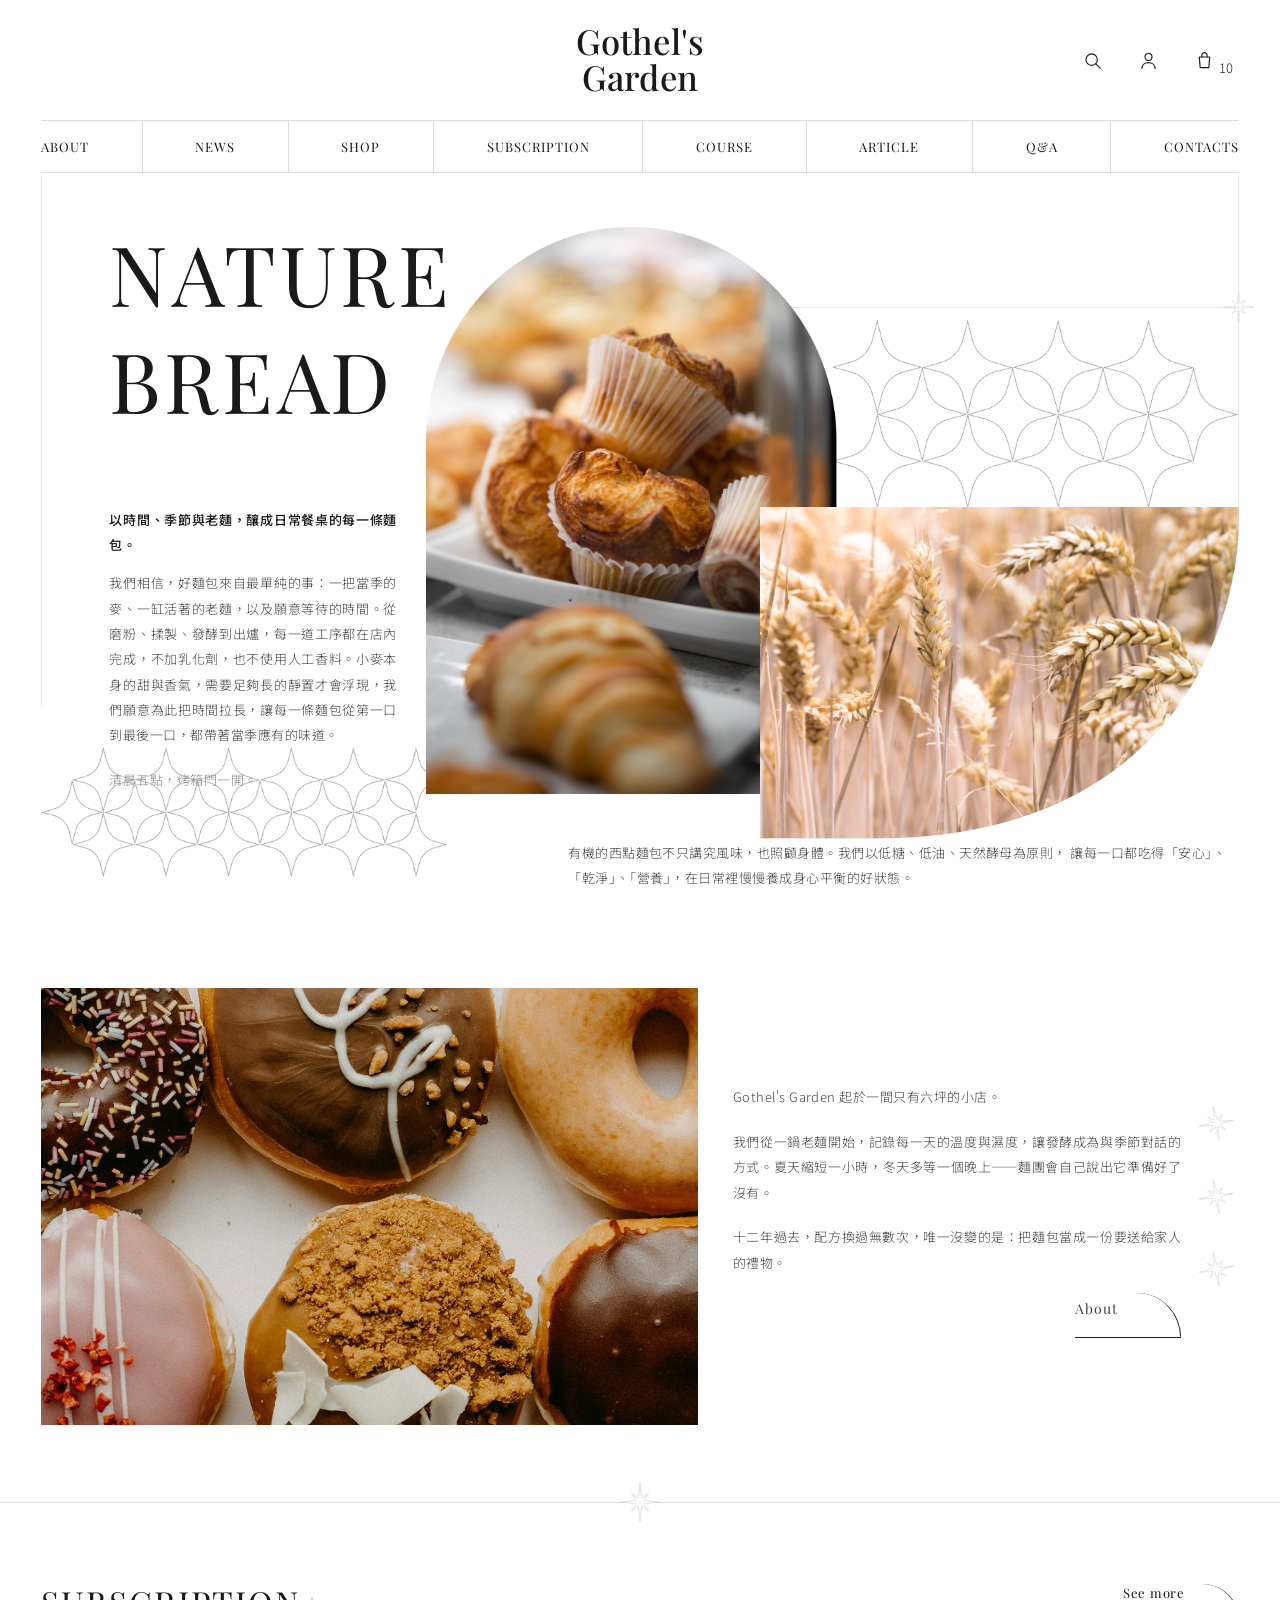
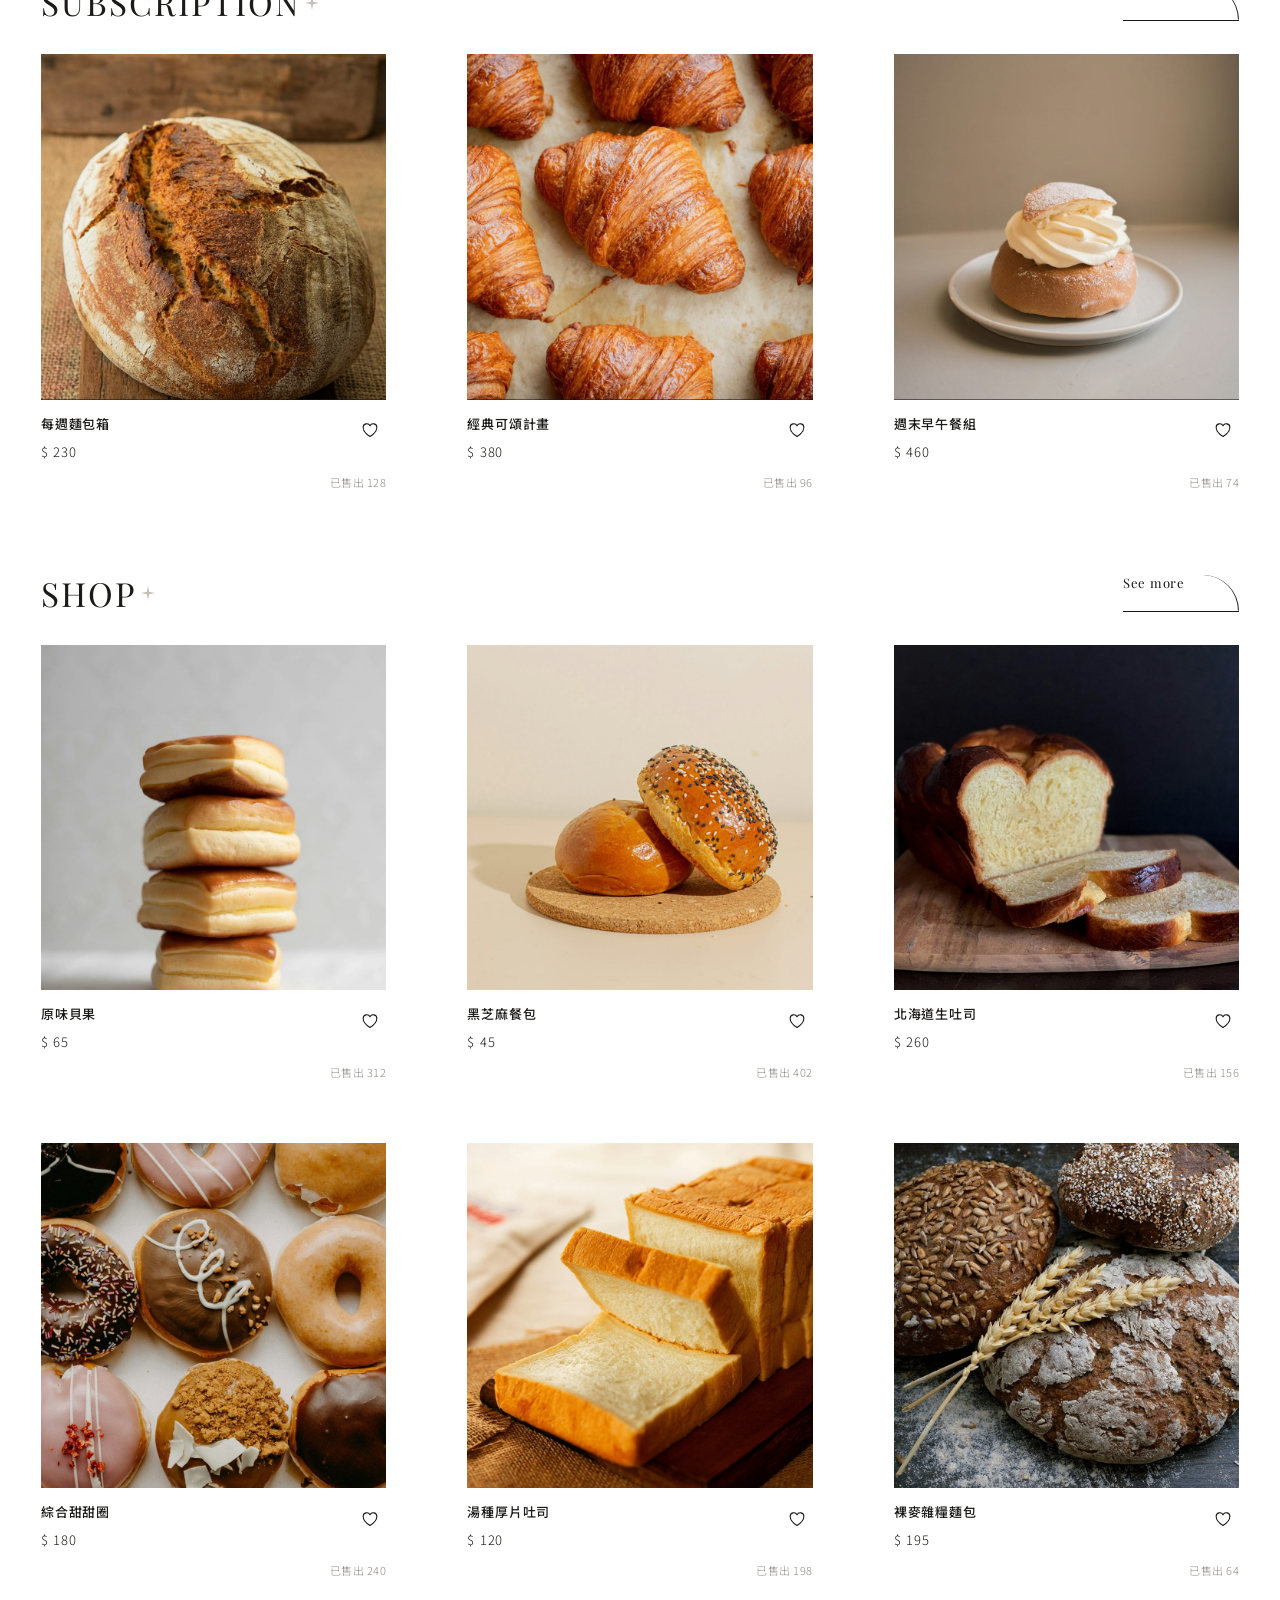
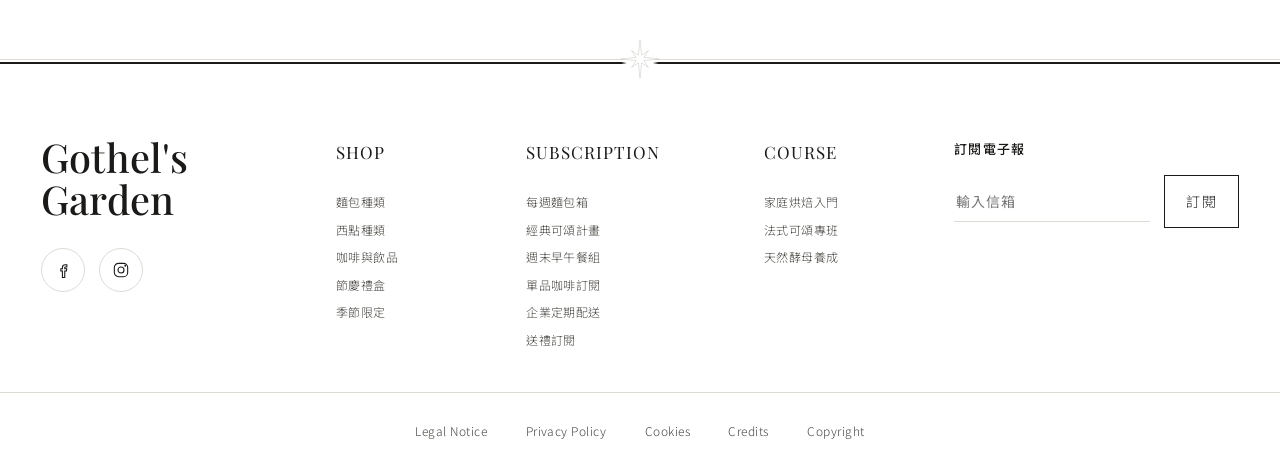
==== commit a23a4bad: "feat: 首頁動態效果（品牌 Loading、首屏進場、滾動揭露、視差與微互動） 動態效果 - 品牌 Loading：八瓣星花線稿逐瓣描繪（stroke-dashoffset + pathLengt" ====
--- a/index.html
+++ b/index.html
@@ -14,7 +14,14 @@
 
 <link rel="preconnect" href="https://fonts.googleapis.com">
 <link rel="preconnect" href="https://fonts.gstatic.com" crossorigin>
-<link href="https://fonts.googleapis.com/css2?family=Playfair+Display:wght@400;500;600&family=Noto+Sans+TC:wght@300;400;500;700&display=swap" rel="stylesheet">
+<!-- 字型以非阻塞方式載入：第三方樣式表若因離線／慢網卡住，不會阻擋首次繪製而白屏。
+     頁面先用備用字（Noto Serif TC／Georgia／system sans）繪製，字型到了再換上。 -->
+<link rel="stylesheet"
+      href="https://fonts.googleapis.com/css2?family=Playfair+Display:wght@400;500;600&family=Noto+Sans+TC:wght@300;400;500;700&display=swap"
+      media="print" onload="this.media='all'">
+<noscript>
+  <link rel="stylesheet" href="https://fonts.googleapis.com/css2?family=Playfair+Display:wght@400;500;600&family=Noto+Sans+TC:wght@300;400;500;700&display=swap">
+</noscript>
 <link rel="stylesheet" href="assets/css/style.css">
 
 <script>
@@ -25,23 +32,28 @@
   d.classList.add('js');
   try {
     var reduce = window.matchMedia && window.matchMedia('(prefers-reduced-motion: reduce)').matches;
-    var seen = false;
-    try { seen = sessionStorage.getItem('gg.introSeen') === '1'; } catch (e) {}
-    /* 首次進入（本工作階段）且未要求減少動態 → 播放完整開場 */
-    if (!reduce && !seen) {
-      d.classList.add('intro');   /* 顯示 Loading，並讓首屏元素進入隱藏初始態 */
+    /* 每次載入都播放開場（不再以 sessionStorage 記錄是否看過） */
+    var q = location.search + location.hash;
+    var skip = /[?&#]nointro\b/.test(q);          /* 深連結／QA 用：直接跳過開場 */
+    /* ?replay 為使用者明確要求，會覆寫 prefers-reduced-motion；
+       自動播放仍完全尊重減少動態設定。 */
+    var forced = /[?&#]replay\b/.test(q);
+
+    if ((!reduce && !skip) || forced) {
+      d.classList.add('is-intro');   /* 顯示 Loading，並讓首屏元素進入隱藏初始態 */
+      if (forced) d.classList.add('force-intro');
     } else {
-      d.classList.add('anim-in'); /* 直接顯示首屏（返回／減少動態／無 sessionStorage） */
+      d.classList.add('anim-in'); /* 直接顯示首屏（減少動態／?nointro） */
     }
     /* 安全逾時：無論如何 4.5s 後強制解除開場遮罩，Loading 不得永久遮住網站 */
     window.__ggIntroSafety = setTimeout(function () {
-      d.classList.remove('intro');
+      d.classList.remove('is-intro');
       d.classList.add('anim-in');
       var ov = document.getElementById('intro');
       if (ov) { ov.setAttribute('hidden', ''); }
     }, 4500);
   } catch (err) {
-    d.classList.remove('intro');
+    d.classList.remove('is-intro');
     d.classList.add('anim-in');
   }
 })();
@@ -235,7 +247,7 @@
       </div>
     </div>
 
-    <div class="about__stars" aria-hidden="true">
+    <div class="about__stars reveal" aria-hidden="true">
       <svg class="star" viewBox="0 0 100 100"><use href="#star8"/></svg>
       <svg class="star" viewBox="0 0 100 100"><use href="#star8"/></svg>
       <svg class="star" viewBox="0 0 100 100"><use href="#star8"/></svg>
--- a/assets/css/style.css
+++ b/assets/css/style.css
@@ -241,7 +241,7 @@
   content:""; position:absolute; left:0; right:0; bottom:0;
   height:1px; background:currentColor;
   transform:scaleX(0); transform-origin:right;
-  transition:transform .4s var(--ease);
+  transition:transform .2s var(--ease-soft);   /* 底線由左至右展開，約 200ms */
 }
 .main-nav a:hover::after{ transform:scaleX(1); transform-origin:left; }
 
@@ -470,8 +470,9 @@
   transform:translateY(-1px);
   transition:transform .5s var(--ease);
 }
-.link-curve:hover::before{ transform:scaleX(.92); }
-.link-curve:hover::after{ transform:translate(6px,-1px); }
+/* Hover：細線微延伸、箭頭向右移約 4px */
+.link-curve:hover::before{ transform:scaleX(1.04); }
+.link-curve:hover::after{ transform:translate(4px,-1px); }
 
 .link-curve--sm{ font-size:var(--fs-nav); padding-right:54px; }
 .link-curve--sm::after{ width:48px; height:36px; border-top-right-radius:48px; }
@@ -698,18 +699,13 @@
 .footer__bottom a:hover{ opacity:.55; }
 
 /* =========================================================
-   進場動畫
-   ========================================================= */
-.reveal{
-  opacity:0;
-  transform:translateY(26px);
-  transition:opacity .9s var(--ease), transform .9s var(--ease);
-}
-.reveal.is-in{ opacity:1; transform:none; }
-
+   進場動畫（一般揭露的實作集中在檔案末端的「動畫」區塊，
+   以動畫參數變數統一控速；此處僅保留減少動態的全域關閉） */
 @media (prefers-reduced-motion: reduce){
   .reveal{ opacity:1; transform:none; transition:none; }
-  *{ animation-duration:.01ms !important; transition-duration:.01ms !important; }
+  /* html.force-intro 例外：使用者以 ?replay 明確要求時，開場動畫仍需能播；
+     此 class 在開場結束後即移除，之後照常關閉動態。 */
+  html:not(.force-intro) *{ animation-duration:.01ms !important; transition-duration:.01ms !important; }
 }
 
 /* 小提示 */
@@ -866,14 +862,14 @@
    動畫：品牌 Loading
    ========================================================= */
 .intro{ display:none; }
-html.intro .intro{
+html.is-intro .intro{
   position:fixed; inset:0; z-index:1000;
   display:flex; align-items:center; justify-content:center;
   background:var(--paper);
   opacity:1;
   transition:opacity .55s var(--ease-soft);
 }
-html.intro .intro.is-out{ opacity:0; pointer-events:none; }
+html.is-intro .intro.is-out{ opacity:0; pointer-events:none; }
 .intro[hidden]{ display:none !important; }
 
 .intro__inner{
@@ -943,35 +939,24 @@
 .intro__skip:hover{ color:var(--ink); border-color:var(--line); }
 .intro__skip:focus-visible{ outline:2px solid var(--ink); outline-offset:3px; }
 
-/* 開發用「重播開場」按鈕（僅本機由 JS 加入） */
-.intro-replay{
-  position:fixed; right:14px; bottom:14px; z-index:900;
-  font-size:11px; letter-spacing:.12em; color:var(--muted);
-  background:var(--paper); border:1px solid var(--line);
-  padding:8px 12px;
-  box-shadow:0 6px 20px -12px rgba(0,0,0,.45);
-  transition:color .25s, border-color .25s;
-}
-.intro-replay:hover{ color:var(--ink); border-color:var(--muted); }
-
 /* =========================================================
    動畫：首屏分層進場（所有寬度共用的淡入／位移）
-   隱藏初始態僅在 html.intro 下生效 → 無 JS 或返回訪問時內容照常顯示
-   ========================================================= */
-html.intro .header-bar,
-html.intro .main-nav,
-html.intro .hero__title span,
-html.intro .hero__shape,
-html.intro .hero__wheat,
-html.intro .hero__copy,
-html.intro .hero__lede,
-html.intro .hero__inner > .rule,
-html.intro .lattice,
-html.intro .star--hero{ opacity:0; }
-
-html.intro .hero__title span{ transform:translateY(16px); }
-html.intro .hero__wheat{ transform:translateY(12px); }
-html.intro .hero__copy{ transform:translateY(10px); }
+   隱藏初始態僅在 html.is-intro 下生效 → 無 JS 或返回訪問時內容照常顯示
+   ========================================================= */
+html.is-intro .header-bar,
+html.is-intro .main-nav,
+html.is-intro .hero__title span,
+html.is-intro .hero__shape,
+html.is-intro .hero__wheat,
+html.is-intro .hero__copy,
+html.is-intro .hero__lede,
+html.is-intro .hero__inner > .rule,
+html.is-intro .lattice,
+html.is-intro .star--hero{ opacity:0; }
+
+html.is-intro .hero__title span{ transform:translateY(16px); }
+html.is-intro .hero__wheat{ transform:translateY(12px); }
+html.is-intro .hero__copy{ transform:translateY(10px); }
 
 /* 釋放：加上 html.hero-in 後交錯進場 */
 html.hero-in .header-bar{ opacity:1; transition:opacity .5s var(--ease-soft); }
@@ -999,7 +984,10 @@
 /* =========================================================
    動畫：滾動揭露
    ========================================================= */
-.reveal{
+/* 隱藏初始態一律以 html.js 為門檻：
+   沒有 JS（或 head script 未執行）時不套用，內容直接可見，
+   避免揭露機制失效就讓整頁內容永久隱形。 */
+html.js .reveal{
   opacity:0;
   transform:translateY(var(--reveal-shift));
   transition:opacity var(--dur-reveal) var(--ease-soft),
@@ -1007,17 +995,32 @@
   transition-delay:var(--reveal-delay, 0ms);
   will-change:opacity, transform;
 }
-.reveal.is-in{ opacity:1; transform:none; will-change:auto; }
-
-/* 分隔線：線條由中央向左右展開，中央星花隨後淡入 */
-.reveal.reveal--line{
-  opacity:1; transform:scaleX(0);
+html.js .reveal.is-in{ opacity:1; transform:none; will-change:auto; }
+
+/* 分隔線：線條由中央向左右展開，中央星花隨後淡入。
+   注意：縮放必須施於 ::before 而非被觀察的 .divider 本身——
+   .divider 高 1px，若自身 scaleX(0) 則邊界框面積為 0，
+   IntersectionObserver 的 ratio 恆為 0，永遠不會觸發揭露。 */
+.divider{ background:transparent; }
+.divider::before{
+  content:"";
+  position:absolute; inset:0;
+  background:var(--line);
   transform-origin:center;
+}
+html.js .reveal.reveal--line{
+  opacity:1; transform:none;          /* 本體保持原尺寸，供 IO 正確量測 */
+}
+html.js .reveal--line::before{
+  transform:scaleX(0);
   transition:transform var(--dur-line) var(--ease-soft) var(--reveal-delay, 0ms);
 }
-.reveal.reveal--line.is-in{ transform:scaleX(1); }
-.reveal--line .star--divider{ opacity:0; transition:opacity var(--dur-reveal) var(--ease-soft) .25s; }
-.reveal--line.is-in .star--divider{ opacity:1; }
+html.js .reveal--line.is-in::before{ transform:scaleX(1); }
+html.js .reveal--line .star--divider{
+  opacity:0;
+  transition:opacity var(--dur-reveal) var(--ease-soft) .25s;
+}
+html.js .reveal--line.is-in .star--divider{ opacity:1; }
 
 /* =========================================================
    動畫：微互動
@@ -1031,8 +1034,8 @@
 .card__fav.is-pop{ animation:favPop .35s var(--ease-soft); }
 
 /* About / See more：鍵盤 focus 也有清楚回饋（細線延伸＋箭頭位移） */
-.link-curve:focus-visible::before{ transform:scaleX(.92); }
-.link-curve:focus-visible::after{ transform:translate(6px, -1px); }
+.link-curve:focus-visible::before{ transform:scaleX(1.04); }
+.link-curve:focus-visible::after{ transform:translate(4px, -1px); }
 
 /* 導覽：鍵盤 focus 底線同 hover 由左展開 */
 .main-nav a:focus-visible::after{ transform:scaleX(1); transform-origin:left; }
@@ -1065,14 +1068,18 @@
     width:100%; height:100%; object-fit:cover;
     transform:scale(1.12);
   }
-  html.intro .hero__shape img,
-  html.intro .hero__wheat img{ transform:scale(1.16); }
+  html.is-intro .hero__shape img,
+  html.is-intro .hero__wheat img{ transform:scale(1.16); }
   html.hero-in .hero__shape img,
   html.hero-in .hero__wheat img{
     transform:scale(1.12);
     transition:transform var(--dur-hero) var(--ease-soft);
   }
   html.hero-in .hero__wheat img{ transition-delay:.25s; }
+
+  /* 品牌故事側欄星花：隨捲動輕微轉動（由 JS 設定 --star-rot，總幅度約 ±10°），
+     非持續自轉；轉動施於各星本身，與容器的淡入位移分層互不干擾 */
+  .about__stars .star{ transform:rotate(var(--star-rot, 0deg)); }
 }
 
 /* =========================================================
@@ -1088,18 +1095,21 @@
    動畫：減少動態
    ========================================================= */
 @media (prefers-reduced-motion: reduce){
-  /* 開場一律不顯示（head script 也不會加 .intro，此為雙保險） */
-  html.intro .intro,
-  .intro{ display:none !important; }
+  /* 開場一律不顯示（head script 也不會加 .intro，此為雙保險）。
+     例外：html.force-intro 代表使用者明確要求重播，此時仍允許顯示。 */
+  html:not(.force-intro) .intro{ display:none !important; }
+  html.force-intro .intro{ display:flex !important; }
   .reveal, .reveal.reveal--line{
     opacity:1 !important; transform:none !important; transition:none !important;
   }
+  .reveal--line::before{ transform:none !important; transition:none !important; }
   .reveal--line .star--divider{ opacity:1 !important; }
   /* 首屏進場隱藏態一律解除，內容直接顯示 */
-  html.intro .header-bar, html.intro .main-nav, html.intro .hero__title span,
-  html.intro .hero__shape, html.intro .hero__wheat, html.intro .hero__copy,
-  html.intro .hero__lede, html.intro .hero__inner > .rule, html.intro .lattice,
-  html.intro .star--hero{ opacity:1 !important; transform:none !important; }
+  html.is-intro .header-bar, html.is-intro .main-nav, html.is-intro .hero__title span,
+  html.is-intro .hero__shape, html.is-intro .hero__wheat, html.is-intro .hero__copy,
+  html.is-intro .hero__lede, html.is-intro .hero__inner > .rule, html.is-intro .lattice,
+  html.is-intro .star--hero{ opacity:1 !important; transform:none !important; }
   .hero__shape img, .hero__wheat img{ transform:none !important; }
   .hero__media{ transform:none !important; }
-}
+  .about__stars .star{ transform:none !important; }
+}
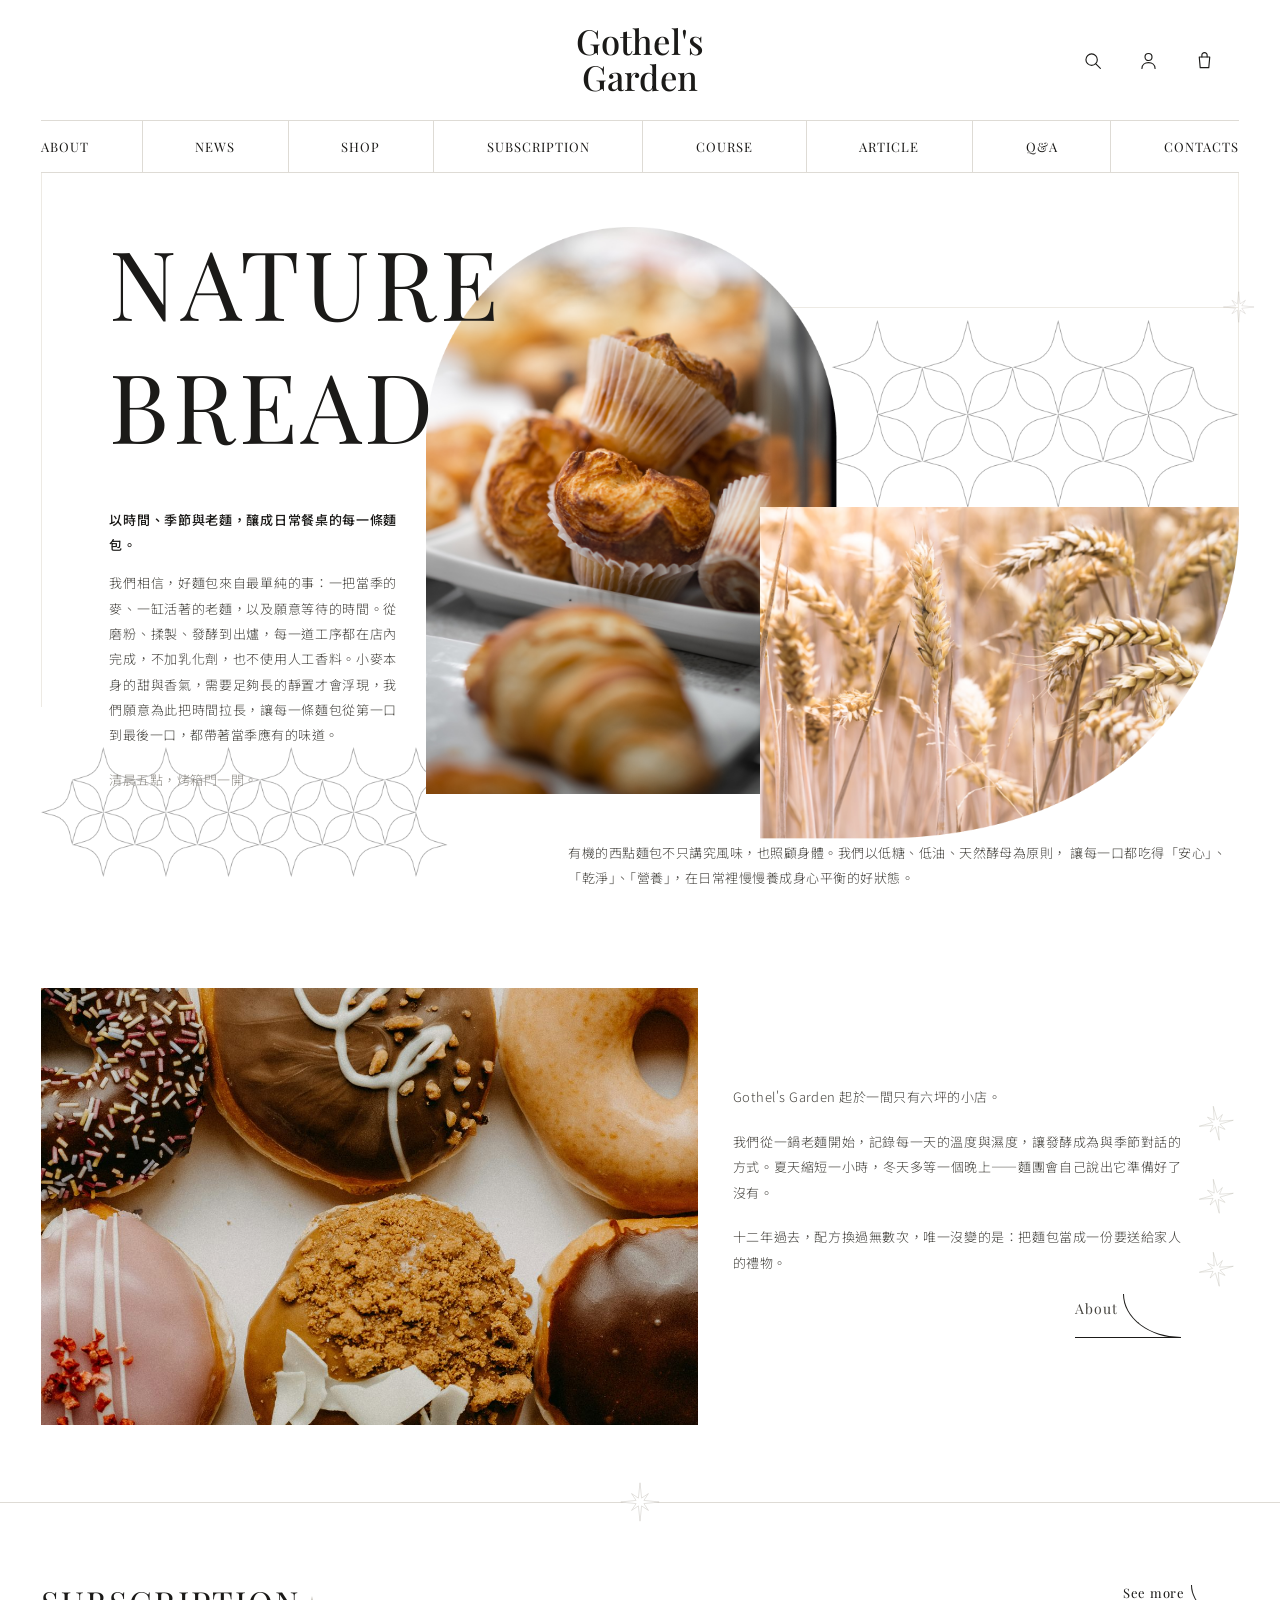
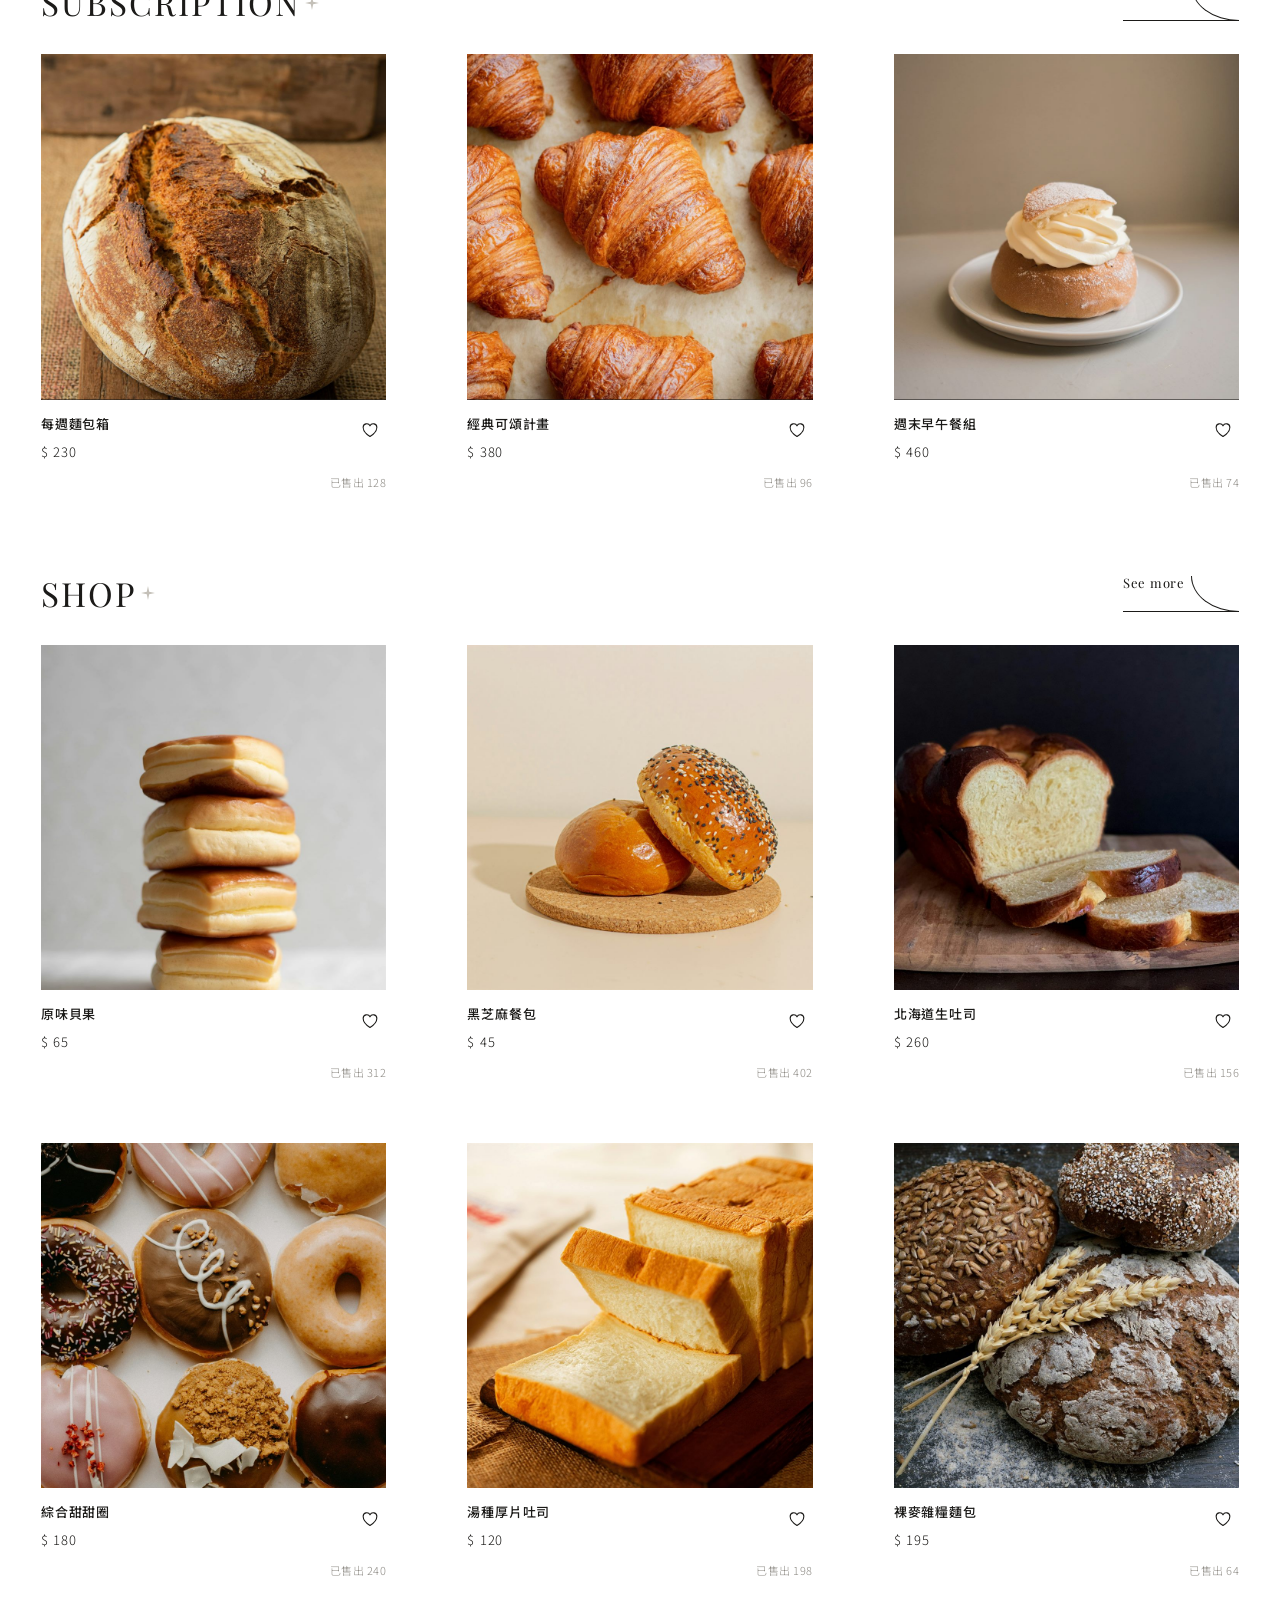
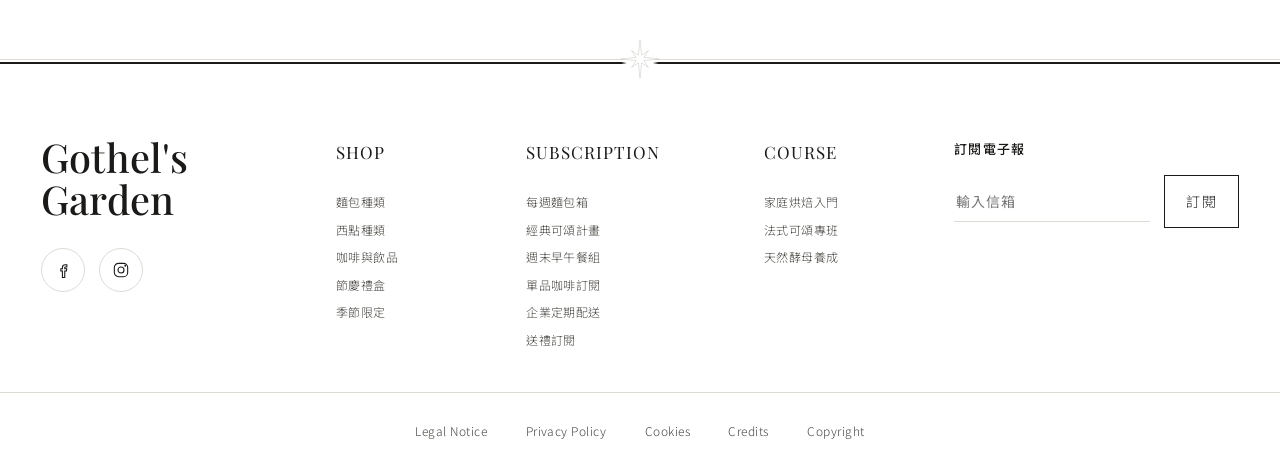
==== commit d44c6193: "feat: 購買流程（商品詳情 / 購物車 / 結帳 / 完成） 新增四頁獨立購買流程，共用同一份 localStorage 購物車。  資料層 assets/js/store.js（window.G" ====
--- a/index.html
+++ b/index.html
@@ -144,9 +144,9 @@
         <a class="icon-btn" href="#" aria-label="會員中心">
           <svg viewBox="0 0 24 24" aria-hidden="true"><circle cx="12" cy="8" r="4"/><path d="M4.5 21c0-4.2 3.4-6.6 7.5-6.6s7.5 2.4 7.5 6.6"/></svg>
         </a>
-        <a class="icon-btn icon-btn--cart" href="#" aria-label="購物車">
+        <a class="icon-btn icon-btn--cart" href="cart.html" aria-label="購物車">
           <svg viewBox="0 0 24 24" aria-hidden="true"><path d="M6 8h12l-1.1 12.2H7.1z"/><path d="M9 8V6.2A3 3 0 0 1 12 3a3 3 0 0 1 3 3.2V8"/></svg>
-          <span class="cart-count" id="cartCount">10</span>
+          <span class="cart-count" id="cartCount" hidden>0</span>
         </a>
       </div>
     </div>
@@ -359,6 +359,7 @@
 
 <div class="toast" id="toast" role="status" aria-live="polite"></div>
 
+<script src="assets/js/store.js"></script>
 <script src="assets/js/main.js"></script>
 </body>
 </html>
--- a/assets/css/style.css
+++ b/assets/css/style.css
@@ -38,7 +38,9 @@
   --fs-link:  clamp(14px, .99vw, 19px);   /* About / See more */
   --fs-h2:    clamp(28px, 2.6vw, 50px);   /* 區塊標題 */
   --fs-brand: clamp(24px, 2.7vw, 52px);   /* 品牌字 */
-  --fs-hero:  clamp(46px, 6.5vw, 125px);  /* 首屏大標 */
+  /* 首屏大標：字尾需壓在拱形照上方，故維持設計稿的 7.5vw／144px。
+     字級調小會讓字尾縮回照片左緣之外，疊壓效果消失。 */
+  --fs-hero:  clamp(46px, 7.5vw, 144px);
 
   /* ---- 行高 ----
      中文內文統一 1.95，先前首屏 1.69、品牌故事 2.4 的落差過大。 */
@@ -89,6 +91,9 @@
 
 img{ display:block; max-width:100%; height:auto; }
 a{ color:inherit; text-decoration:none; }
+/* hidden 屬性須勝過作者的 display 宣告（例如 .cart-layout{display:grid}
+   會蓋掉 UA 的 [hidden]{display:none}，導致該隱藏的區塊仍顯示） */
+[hidden]{ display:none !important; }
 ul{ margin:0; padding:0; list-style:none; }
 button{ font:inherit; color:inherit; background:none; border:0; cursor:pointer; }
 
@@ -459,23 +464,28 @@
   transform-origin:left;
   transition:transform .5s var(--ease);
 }
-/* 尾端上翹的細曲線 */
+/* 尾端的細曲線：左端點往上翹，右端點黏在底線的最右緣。
+   兩個關鍵：
+   1) 半徑用橢圓值（寬 x 高），與方框等大。若寫單一 58px，因超過高度 44 會被
+      等比縮到 44，弧線下端會停在距右緣 14px 處而接不到線尾。
+   2) 左、下邊框同色同寬。圓角跨在兩條邊框之間，若其中一條為 0 寬或透明，
+      弧線會往該端漸細淡出；同寬才能維持 1px 均勻並確實接上線。
+      橫向半徑已佔滿整個寬度，故下邊框只會畫出這段弧、不會多出直線。 */
 .link-curve::after{
   content:"";
   position:absolute; right:0; bottom:0;
   width:58px; height:44px;
-  border-right:1px solid var(--ink);
-  border-bottom:1px solid transparent;
-  border-top-right-radius:58px;
-  transform:translateY(-1px);
+  border-left:1px solid var(--ink);
+  border-bottom:1px solid var(--ink);
+  border-bottom-left-radius:58px 44px;
   transition:transform .5s var(--ease);
 }
 /* Hover：細線微延伸、箭頭向右移約 4px */
 .link-curve:hover::before{ transform:scaleX(1.04); }
-.link-curve:hover::after{ transform:translate(4px,-1px); }
+.link-curve:hover::after{ transform:translateX(4px); }
 
 .link-curve--sm{ font-size:var(--fs-nav); padding-right:54px; }
-.link-curve--sm::after{ width:48px; height:36px; border-top-right-radius:48px; }
+.link-curve--sm::after{ width:48px; height:36px; border-bottom-left-radius:48px 36px; }
 
 /* =========================================================
    分隔線
@@ -1035,7 +1045,7 @@
 
 /* About / See more：鍵盤 focus 也有清楚回饋（細線延伸＋箭頭位移） */
 .link-curve:focus-visible::before{ transform:scaleX(1.04); }
-.link-curve:focus-visible::after{ transform:translate(4px, -1px); }
+.link-curve:focus-visible::after{ transform:translateX(4px); }
 
 /* 導覽：鍵盤 focus 底線同 hover 由左展開 */
 .main-nav a:focus-visible::after{ transform:scaleX(1); transform-origin:left; }
@@ -1113,3 +1123,263 @@
   .hero__media{ transform:none !important; }
   .about__stars .star{ transform:none !important; }
 }
+
+/* =========================================================
+   購買流程（product / cart / checkout / complete）
+   沿用既有變數、頁首頁尾與元件（.shell / .star / .btn-line）
+   ========================================================= */
+
+/* ---- 頁面容器與標題 ---- */
+.flow{ padding-block:clamp(28px, 4vw, 64px) var(--sp-block); }
+.flow__crumb{
+  font-size:var(--fs-sm); letter-spacing:.06em; color:var(--muted);
+  margin:0 0 clamp(16px, 2vw, 28px);
+}
+.flow__crumb a{ color:var(--muted); transition:color .25s; }
+.flow__crumb a:hover{ color:var(--ink); }
+.flow__crumb span{ margin:0 .5em; }
+.flow__title{
+  margin:0 0 clamp(24px, 3vw, 46px);
+  font-family:var(--ff-display); font-weight:400;
+  font-size:var(--fs-h2); letter-spacing:.05em; line-height:1.1;
+}
+
+/* ---- 步驟指示器 CART → CHECKOUT → COMPLETE ---- */
+.stepper{
+  display:flex; align-items:center; justify-content:center;
+  gap:clamp(10px, 2vw, 30px);
+  margin:0 0 clamp(34px, 4.5vw, 72px);
+  list-style:none; padding:0;
+}
+.stepper li{ display:flex; align-items:center; gap:clamp(10px, 2vw, 30px); }
+.step{ display:flex; align-items:center; gap:12px; color:var(--muted); }
+.step__no{
+  width:34px; height:34px; flex:none;
+  display:flex; align-items:center; justify-content:center;
+  border:1px solid var(--line); border-radius:50%;
+  font-family:var(--ff-display); font-size:15px; color:var(--muted);
+  transition:background .3s, color .3s, border-color .3s;
+}
+.step__label{ font-family:var(--ff-display); font-size:clamp(13px, 1vw, 17px); letter-spacing:.12em; }
+.step--done .step__no{ background:var(--paper-warm); border-color:var(--ink); color:var(--ink); }
+.step--done .step__label{ color:var(--ink-soft); }
+.step--current .step__no{ background:var(--ink); border-color:var(--ink); color:#fff; }
+.step--current .step__label{ color:var(--ink); }
+.stepper__line{ width:clamp(24px, 5vw, 90px); height:1px; background:var(--line); }
+
+/* ---- 數量選擇器 ---- */
+.qty{ display:inline-flex; align-items:center; border:1px solid var(--line); }
+.qty__btn{
+  width:40px; height:40px; flex:none;
+  display:flex; align-items:center; justify-content:center;
+  font-size:19px; color:var(--ink); line-height:1;
+  transition:background .25s;
+}
+.qty__btn:hover{ background:var(--paper-warm); }
+.qty__btn:disabled{ color:var(--line); cursor:not-allowed; }
+.qty__val{
+  min-width:46px; text-align:center;
+  font-size:var(--fs-body); border:0;
+  border-inline:1px solid var(--line);
+  align-self:stretch;
+  -moz-appearance:textfield; appearance:textfield;
+}
+.qty__val::-webkit-outer-spin-button,
+.qty__val::-webkit-inner-spin-button{ -webkit-appearance:none; margin:0; }
+
+/* ---- 主要按鈕 ---- */
+.btn{
+  display:inline-flex; align-items:center; justify-content:center; gap:.6em;
+  font-family:var(--ff-body); font-size:14px; letter-spacing:.14em;
+  padding:14px clamp(22px, 2vw, 36px);
+  border:1px solid var(--ink); background:none; color:var(--ink);
+  transition:background .3s, color .3s, opacity .3s;
+  text-align:center;
+}
+.btn--primary{ background:var(--ink); color:#fff; }
+.btn--primary:hover{ background:#000; }
+.btn--line:hover{ background:var(--ink); color:#fff; }
+.btn--full{ width:100%; }
+.btn:disabled{ opacity:.4; cursor:not-allowed; }
+
+/* =========================================================
+   商品詳情頁
+   ========================================================= */
+.pdp{
+  display:grid;
+  grid-template-columns: minmax(0, 1fr) minmax(0, 1fr);
+  gap:clamp(30px, 5vw, 80px);
+  align-items:start;
+}
+.pdp__media{ margin:0; position:relative; overflow:hidden; background:var(--placeholder); aspect-ratio:1; }
+.pdp__media img{ width:100%; height:100%; object-fit:cover; }
+.pdp__badge{
+  position:absolute; left:0; top:18px;
+  background:var(--paper); color:var(--ink-soft);
+  font-size:12px; letter-spacing:.16em; padding:7px 16px;
+}
+.pdp__cat{ font-size:var(--fs-sm); letter-spacing:.16em; color:var(--muted); margin:0 0 14px; }
+.pdp__name{
+  margin:0 0 18px; font-family:var(--ff-display); font-weight:400;
+  font-size:clamp(28px, 3vw, 52px); line-height:1.15;
+}
+.pdp__price{ font-family:var(--ff-display); font-size:clamp(24px, 2.2vw, 38px); color:var(--ink); margin:0 0 4px; }
+.pdp__unit{ font-size:var(--fs-sm); color:var(--muted); margin:0 0 26px; }
+.pdp__desc{
+  font-size:var(--fs-body); line-height:var(--lh-body); color:var(--ink-soft);
+  margin:0 0 32px; padding-bottom:30px; border-bottom:1px solid var(--line);
+  text-align:justify;
+}
+.pdp__buy{ display:flex; flex-wrap:wrap; align-items:center; gap:16px; margin-bottom:30px; }
+.pdp__buy .btn{ flex:1; min-width:180px; }
+.pdp__meta{ font-size:var(--fs-sm); line-height:2.2; color:var(--muted); }
+.pdp__meta strong{ color:var(--ink-soft); font-weight:500; }
+
+/* 商品頁下方「其他商品」沿用 .card-grid / .card */
+.pdp-more{ margin-top:var(--sp-block); }
+.pdp-more .section__head{ margin-bottom:var(--sp-head); }
+
+/* =========================================================
+   購物車頁
+   ========================================================= */
+.cart-layout{
+  display:grid;
+  grid-template-columns: minmax(0, 1fr) clamp(280px, 30%, 380px);
+  gap:clamp(30px, 4vw, 70px);
+  align-items:start;
+}
+.cart-list{ list-style:none; margin:0; padding:0; border-top:1px solid var(--line); }
+.cart-row{
+  display:grid;
+  grid-template-columns: 96px minmax(0,1fr) auto;
+  gap:clamp(14px, 2vw, 28px);
+  align-items:center;
+  padding:clamp(18px, 2vw, 26px) 0;
+  border-bottom:1px solid var(--line);
+}
+.cart-row__thumb{ width:96px; height:96px; object-fit:cover; background:var(--placeholder); }
+.cart-row__cat{ font-size:12px; letter-spacing:.14em; color:var(--muted); margin:0 0 6px; }
+.cart-row__name{ font-family:var(--ff-display); font-size:clamp(17px, 1.4vw, 22px); margin:0 0 6px; }
+.cart-row__name a{ color:var(--ink); }
+.cart-row__unit{ font-size:var(--fs-sm); color:var(--muted); }
+.cart-row__right{ display:flex; flex-direction:column; align-items:flex-end; gap:14px; }
+.cart-row__price{ font-family:var(--ff-display); font-size:clamp(17px, 1.4vw, 22px); white-space:nowrap; }
+.cart-row__remove{
+  font-size:var(--fs-sm); color:var(--muted); letter-spacing:.06em;
+  border-bottom:1px solid transparent; transition:color .25s, border-color .25s;
+}
+.cart-row__remove:hover{ color:#b4443c; border-bottom-color:#b4443c; }
+
+.cart-empty{ padding:clamp(50px, 8vw, 110px) 0; text-align:center; }
+.cart-empty .star{ font-size:clamp(34px, 4vw, 56px); margin:0 auto clamp(20px,3vw,34px); }
+.cart-empty p{ font-size:var(--fs-body); color:var(--ink-soft); margin:0 0 30px; }
+
+/* ---- 訂單摘要卡（購物車／結帳共用）---- */
+.summary{ background:var(--paper-warm); padding:clamp(24px, 2.6vw, 38px); }
+.summary h2{
+  margin:0 0 22px; font-family:var(--ff-display); font-weight:400;
+  font-size:clamp(19px, 1.6vw, 26px); letter-spacing:.06em;
+}
+.summary__row{ display:flex; justify-content:space-between; align-items:baseline; gap:16px;
+  font-size:var(--fs-body); color:var(--ink-soft); padding:9px 0; }
+.summary__row span:last-child{ font-family:var(--ff-display); color:var(--ink); }
+.summary__hint{ font-size:var(--fs-xs); color:var(--muted); margin:4px 0 0; line-height:1.7; }
+.summary__total{
+  display:flex; justify-content:space-between; align-items:baseline; gap:16px;
+  margin-top:16px; padding-top:18px; border-top:1px solid var(--line);
+}
+.summary__total dt{ font-size:var(--fs-body); letter-spacing:.08em; }
+.summary__total dd{ margin:0; font-family:var(--ff-display); font-size:clamp(22px, 1.9vw, 30px); color:var(--ink); }
+.summary .btn{ margin-top:24px; }
+.summary__back{ display:block; text-align:center; margin-top:16px; font-size:var(--fs-sm); color:var(--muted); }
+.summary__back:hover{ color:var(--ink); }
+
+/* =========================================================
+   結帳頁
+   ========================================================= */
+.checkout-layout{
+  display:grid;
+  grid-template-columns: minmax(0, 1fr) clamp(300px, 34%, 420px);
+  gap:clamp(30px, 4vw, 70px);
+  align-items:start;
+}
+.fieldset{ border:0; margin:0 0 clamp(30px, 4vw, 52px); padding:0; }
+.fieldset__legend{
+  font-family:var(--ff-display); font-size:clamp(18px, 1.5vw, 24px);
+  letter-spacing:.05em; margin:0 0 22px; padding:0;
+  display:flex; align-items:center; gap:12px;
+}
+.fieldset__legend .n{
+  width:28px; height:28px; flex:none; border:1px solid var(--ink); border-radius:50%;
+  display:inline-flex; align-items:center; justify-content:center;
+  font-size:14px;
+}
+.form-grid{ display:grid; grid-template-columns:1fr 1fr; gap:clamp(16px, 2vw, 28px); }
+.field{ display:flex; flex-direction:column; }
+.field--full{ grid-column:1 / -1; }
+.field label{ font-size:var(--fs-sm); color:var(--ink-soft); letter-spacing:.06em; margin-bottom:8px; }
+.field label .req{ color:#b4443c; margin-left:2px; }
+.field input, .field select, .field textarea{
+  border:0; border-bottom:1px solid var(--line); background:none;
+  padding:11px 2px; font-family:var(--ff-body); font-size:var(--fs-body);
+  color:var(--ink); letter-spacing:.04em;
+}
+.field textarea{ resize:vertical; min-height:70px; }
+.field input:focus, .field select:focus, .field textarea:focus{ outline:none; border-bottom-color:var(--ink); }
+.field input.is-error, .field select.is-error{ border-bottom-color:#b4443c; }
+.field__err{ font-size:var(--fs-xs); color:#b4443c; min-height:1.4em; margin-top:6px; }
+
+/* 付款方式 / 配送選項 */
+.choice{ display:flex; flex-direction:column; gap:12px; }
+.choice label{
+  display:flex; align-items:flex-start; gap:12px; cursor:pointer;
+  border:1px solid var(--line); padding:16px 18px;
+  transition:border-color .25s, background .25s;
+}
+.choice label:hover{ border-color:var(--muted); }
+.choice input{ margin-top:3px; accent-color:var(--ink); }
+.choice .t{ font-size:var(--fs-body); color:var(--ink); }
+.choice .d{ font-size:var(--fs-sm); color:var(--muted); margin-top:3px; }
+.choice label:has(input:checked){ border-color:var(--ink); background:var(--paper-warm); }
+
+/* 結帳頁的訂單明細（摘要卡內小列表） */
+.mini-lines{ list-style:none; margin:0 0 18px; padding:0 0 14px; border-bottom:1px solid var(--line); }
+.mini-line{ display:flex; gap:12px; align-items:center; padding:8px 0; }
+.mini-line img{ width:52px; height:52px; object-fit:cover; flex:none; background:var(--placeholder); }
+.mini-line__name{ flex:1; font-size:var(--fs-sm); color:var(--ink-soft); line-height:1.5; }
+.mini-line__qty{ font-size:var(--fs-xs); color:var(--muted); }
+.mini-line__price{ font-family:var(--ff-display); font-size:var(--fs-body); white-space:nowrap; }
+
+/* =========================================================
+   訂單完成頁
+   ========================================================= */
+.complete{ max-width:720px; margin-inline:auto; text-align:center;
+  padding-block:clamp(20px, 3vw, 40px) var(--sp-block); }
+.complete .star{ font-size:clamp(44px, 6vw, 72px); margin:0 auto clamp(24px, 3vw, 40px); }
+.complete__title{
+  font-family:var(--ff-display); font-weight:400; font-size:clamp(28px, 3vw, 50px);
+  letter-spacing:.04em; margin:0 0 16px;
+}
+.complete__lead{ font-size:var(--fs-body); color:var(--ink-soft); line-height:var(--lh-body); margin:0 0 8px; }
+.complete__no{ font-size:var(--fs-body); color:var(--muted); letter-spacing:.08em; margin:0 0 clamp(34px, 4vw, 56px); }
+.complete__no strong{ color:var(--ink); font-weight:500; font-family:var(--ff-display); letter-spacing:.1em; }
+.complete__panel{ text-align:left; border:1px solid var(--line); padding:clamp(24px, 3vw, 40px); margin-bottom:clamp(30px, 4vw, 50px); }
+.complete__panel h2{ margin:0 0 20px; font-family:var(--ff-display); font-weight:400; font-size:clamp(18px,1.5vw,24px); letter-spacing:.05em; }
+.complete__actions{ display:flex; flex-wrap:wrap; gap:16px; justify-content:center; }
+.complete__actions .btn{ min-width:190px; }
+
+/* =========================================================
+   購買流程 — 響應式
+   ========================================================= */
+@media (max-width:900px){
+  .pdp{ grid-template-columns:1fr; gap:clamp(24px,4vw,40px); }
+  .cart-layout, .checkout-layout{ grid-template-columns:1fr; }
+}
+@media (max-width:560px){
+  .form-grid{ grid-template-columns:1fr; }
+  .stepper .step__label{ display:none; }
+  .cart-row{ grid-template-columns:72px minmax(0,1fr); gap:14px; }
+  .cart-row__thumb{ width:72px; height:72px; }
+  .cart-row__right{ grid-column:1 / -1; flex-direction:row; justify-content:space-between; align-items:center; }
+  .pdp__buy .btn{ min-width:0; }
+}
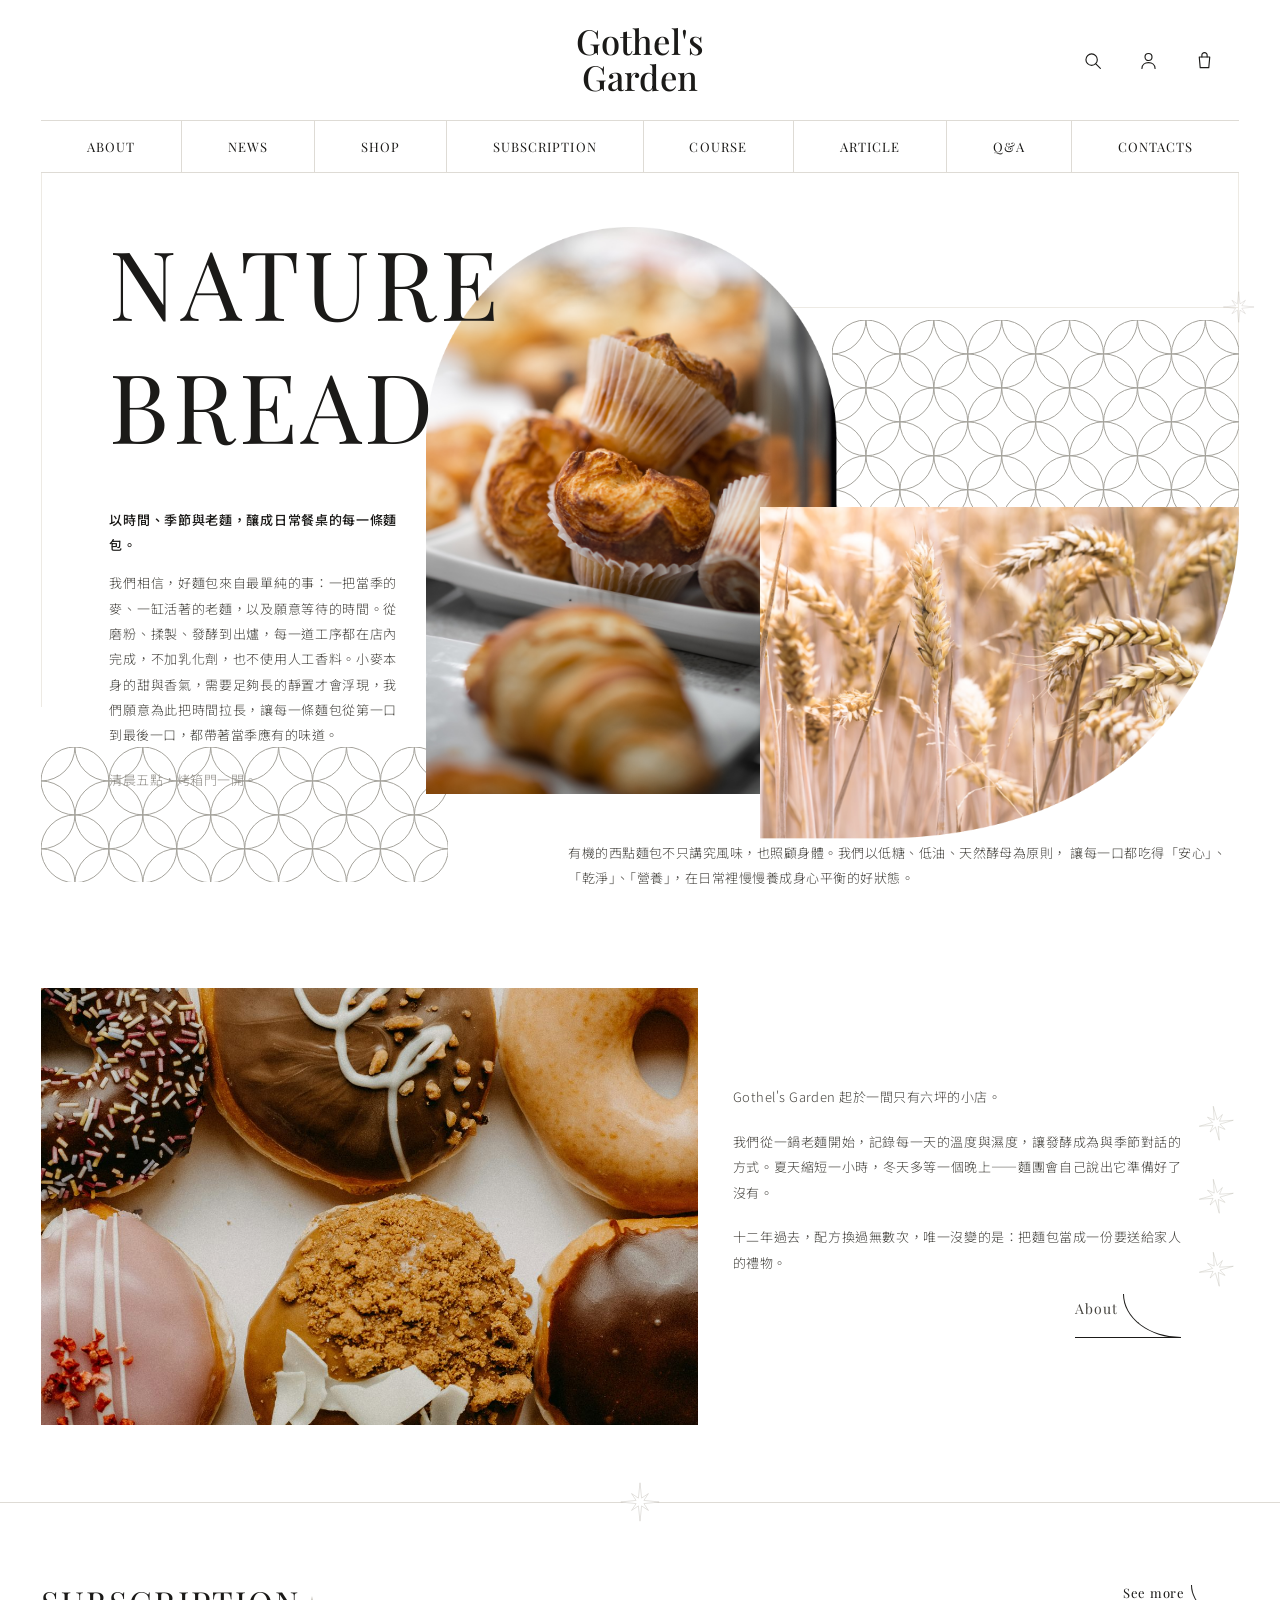
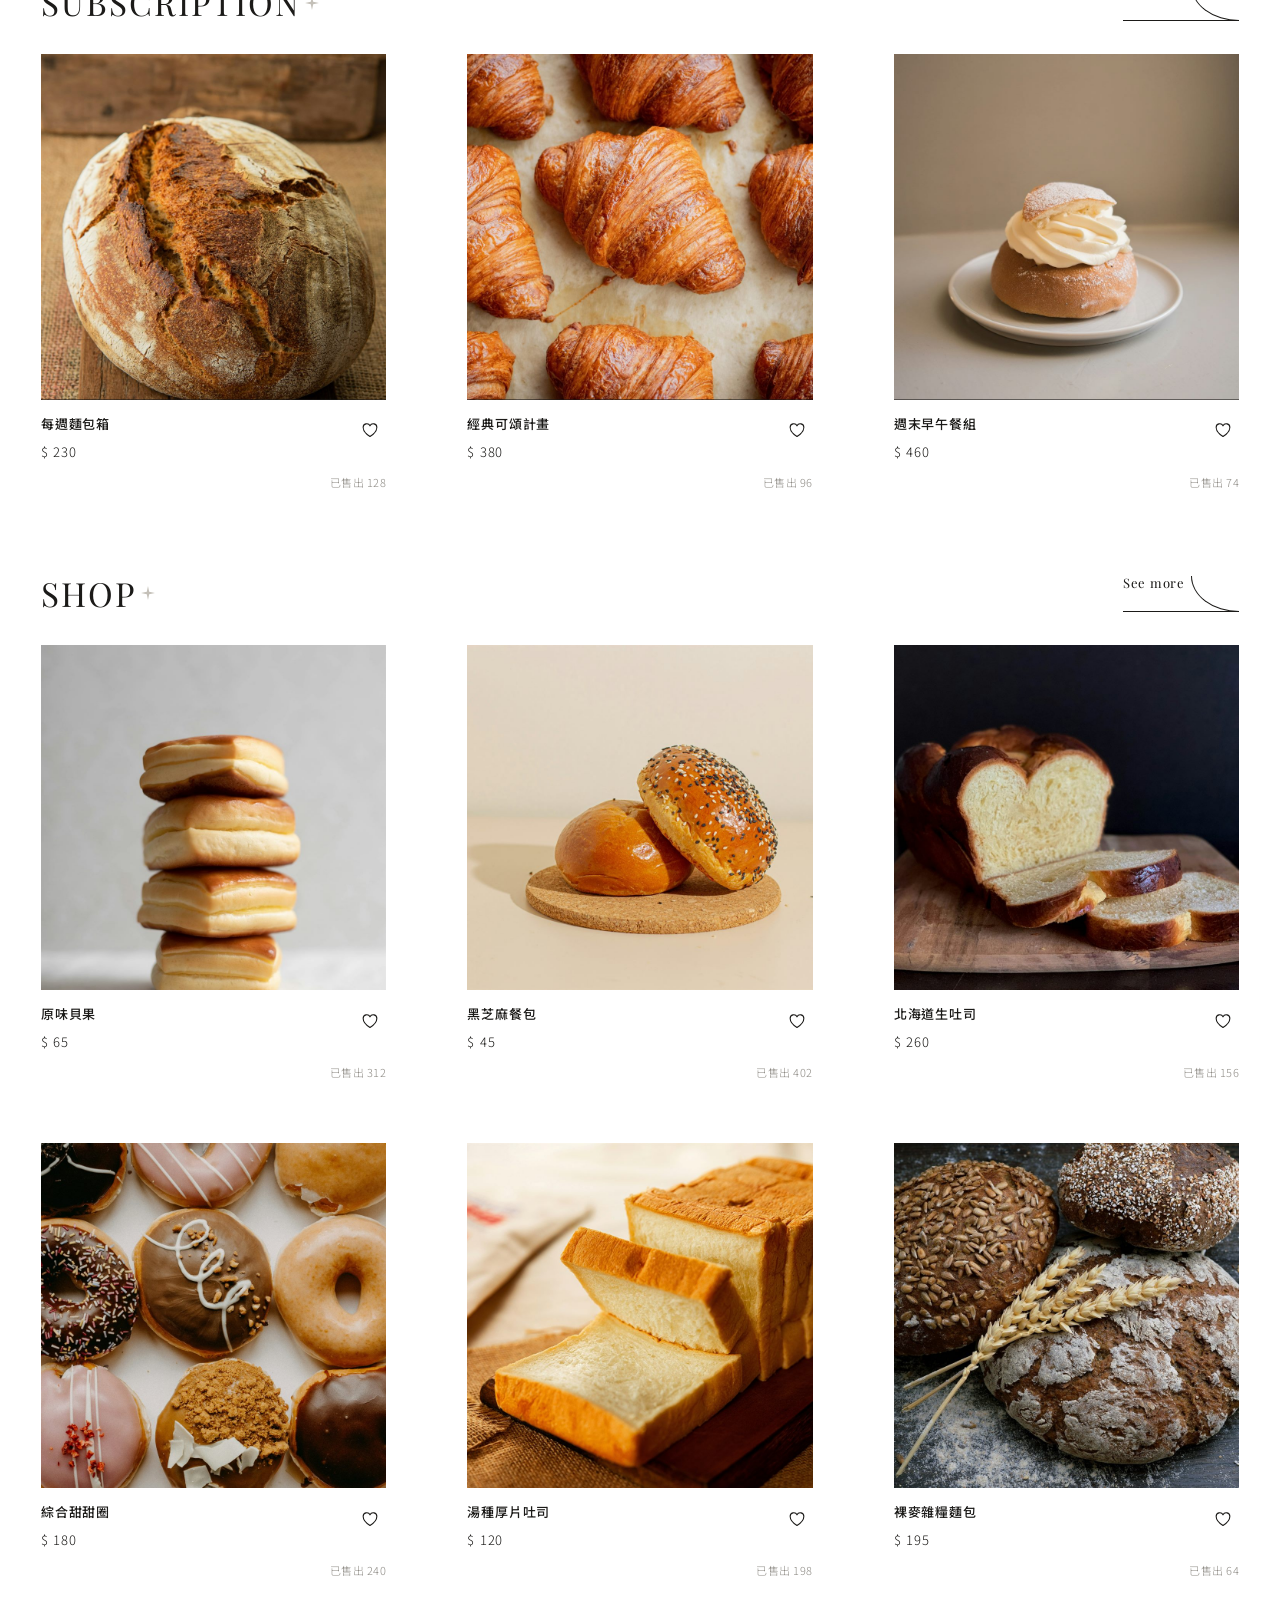
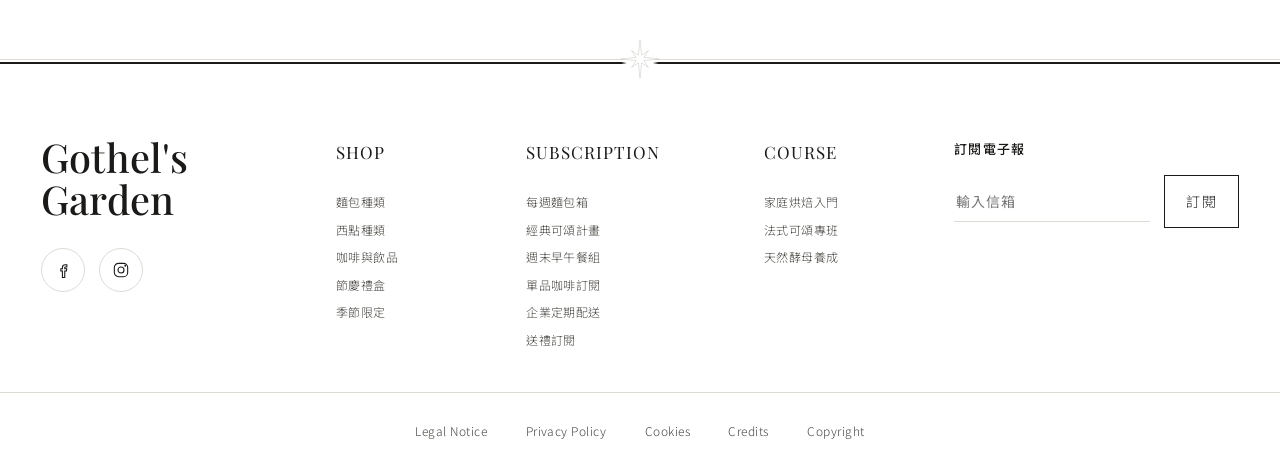
==== commit 77b6ee60: "feat: 首屏 banner 花紋改為會描線的 SVG（加入動態） - 兩張 .lattice PNG（右上 lg／左下 sm）換成交錯圓 SVG，沿用 deco.js 描線 - lg 採較高 vi" ====
--- a/index.html
+++ b/index.html
@@ -10,7 +10,7 @@
 <meta property="og:type" content="website">
 <meta property="og:title" content="Gothel's Garden｜自然發酵．職人手作麵包">
 <meta property="og:description" content="天然酵母、當季小麥，每日現烤的職人麵包。">
-<meta property="og:image" content="assets/img/hero-main.jpg">
+<meta property="og:image" content="assets/img/about-main.jpg">
 
 <link rel="preconnect" href="https://fonts.googleapis.com">
 <link rel="preconnect" href="https://fonts.gstatic.com" crossorigin>
@@ -141,7 +141,7 @@
         <button class="icon-btn" id="searchToggle" aria-label="搜尋" aria-expanded="false" aria-controls="searchPanel">
           <svg viewBox="0 0 24 24" aria-hidden="true"><circle cx="11" cy="11" r="6.5"/><line x1="15.8" y1="15.8" x2="21" y2="21"/></svg>
         </button>
-        <a class="icon-btn" href="#" aria-label="會員中心">
+        <a class="icon-btn" href="member.html" aria-label="會員中心">
           <svg viewBox="0 0 24 24" aria-hidden="true"><circle cx="12" cy="8" r="4"/><path d="M4.5 21c0-4.2 3.4-6.6 7.5-6.6s7.5 2.4 7.5 6.6"/></svg>
         </a>
         <a class="icon-btn icon-btn--cart" href="cart.html" aria-label="購物車">
@@ -161,21 +161,21 @@
 
   <nav class="main-nav" id="mainNav" aria-label="主要導覽">
     <ul class="shell">
-      <li><a href="#about">ABOUT</a></li>
-      <li class="nav-sep" aria-hidden="true"></li>
-      <li><a href="#news">NEWS</a></li>
-      <li class="nav-sep" aria-hidden="true"></li>
-      <li><a href="#shop">SHOP</a></li>
-      <li class="nav-sep" aria-hidden="true"></li>
-      <li><a href="#subscription">SUBSCRIPTION</a></li>
-      <li class="nav-sep" aria-hidden="true"></li>
-      <li><a href="#course">COURSE</a></li>
-      <li class="nav-sep" aria-hidden="true"></li>
-      <li><a href="#article">ARTICLE</a></li>
-      <li class="nav-sep" aria-hidden="true"></li>
-      <li><a href="#qa">Q&amp;A</a></li>
-      <li class="nav-sep" aria-hidden="true"></li>
-      <li><a href="#contacts">CONTACTS</a></li>
+      <li><a href="about.html">ABOUT</a></li>
+      <li class="nav-sep" aria-hidden="true"></li>
+      <li><a href="news.html">NEWS</a></li>
+      <li class="nav-sep" aria-hidden="true"></li>
+      <li><a href="shop.html">SHOP</a></li>
+      <li class="nav-sep" aria-hidden="true"></li>
+      <li><a href="subscription.html">SUBSCRIPTION</a></li>
+      <li class="nav-sep" aria-hidden="true"></li>
+      <li><a href="course.html">COURSE</a></li>
+      <li class="nav-sep" aria-hidden="true"></li>
+      <li><a href="article.html">ARTICLE</a></li>
+      <li class="nav-sep" aria-hidden="true"></li>
+      <li><a href="qa.html">Q&amp;A</a></li>
+      <li class="nav-sep" aria-hidden="true"></li>
+      <li><a href="contacts.html">CONTACTS</a></li>
     </ul>
   </nav>
 </header>
@@ -196,10 +196,97 @@
       <span class="rule rule--mid"></span>
 
       <!-- 裝飾：星形格紋（Figma 匯出） -->
-      <img class="lattice lattice--lg" src="assets/img/deco-lattice-lg.png"
-           alt="" aria-hidden="true" width="569" height="263" loading="lazy">
-      <img class="lattice lattice--sm" src="assets/img/deco-lattice-sm.png"
-           alt="" aria-hidden="true" width="565" height="181" loading="lazy">
+      <div class="lattice lattice--lg" data-deco aria-hidden="true">
+        <svg class="deco-lattice__svg" viewBox="0 0 312 143" fill="none" preserveAspectRatio="xMidYMid meet" aria-hidden="true" focusable="false">
+        <g class="deco-lattice__grid">
+        <path class="deco-star" pathLength="1" vector-effect="non-scaling-stroke" style="--d:250ms" d="M -26 0 a 26 26 0 1 0 52 0 a 26 26 0 1 0 -52 0 Z"/>
+        <path class="deco-star" pathLength="1" vector-effect="non-scaling-stroke" style="--d:420ms" d="M 26 0 a 26 26 0 1 0 52 0 a 26 26 0 1 0 -52 0 Z"/>
+        <path class="deco-star" pathLength="1" vector-effect="non-scaling-stroke" style="--d:590ms" d="M 78 0 a 26 26 0 1 0 52 0 a 26 26 0 1 0 -52 0 Z"/>
+        <path class="deco-star" pathLength="1" vector-effect="non-scaling-stroke" style="--d:760ms" d="M 130 0 a 26 26 0 1 0 52 0 a 26 26 0 1 0 -52 0 Z"/>
+        <path class="deco-star" pathLength="1" vector-effect="non-scaling-stroke" style="--d:930ms" d="M 182 0 a 26 26 0 1 0 52 0 a 26 26 0 1 0 -52 0 Z"/>
+        <path class="deco-star" pathLength="1" vector-effect="non-scaling-stroke" style="--d:1100ms" d="M 234 0 a 26 26 0 1 0 52 0 a 26 26 0 1 0 -52 0 Z"/>
+        <path class="deco-star" pathLength="1" vector-effect="non-scaling-stroke" style="--d:1270ms" d="M 286 0 a 26 26 0 1 0 52 0 a 26 26 0 1 0 -52 0 Z"/>
+        <path class="deco-star" pathLength="1" vector-effect="non-scaling-stroke" style="--d:435ms" d="M 0 26 a 26 26 0 1 0 52 0 a 26 26 0 1 0 -52 0 Z"/>
+        <path class="deco-star" pathLength="1" vector-effect="non-scaling-stroke" style="--d:605ms" d="M 52 26 a 26 26 0 1 0 52 0 a 26 26 0 1 0 -52 0 Z"/>
+        <path class="deco-star" pathLength="1" vector-effect="non-scaling-stroke" style="--d:775ms" d="M 104 26 a 26 26 0 1 0 52 0 a 26 26 0 1 0 -52 0 Z"/>
+        <path class="deco-star" pathLength="1" vector-effect="non-scaling-stroke" style="--d:945ms" d="M 156 26 a 26 26 0 1 0 52 0 a 26 26 0 1 0 -52 0 Z"/>
+        <path class="deco-star" pathLength="1" vector-effect="non-scaling-stroke" style="--d:1115ms" d="M 208 26 a 26 26 0 1 0 52 0 a 26 26 0 1 0 -52 0 Z"/>
+        <path class="deco-star" pathLength="1" vector-effect="non-scaling-stroke" style="--d:1285ms" d="M 260 26 a 26 26 0 1 0 52 0 a 26 26 0 1 0 -52 0 Z"/>
+        <path class="deco-star" pathLength="1" vector-effect="non-scaling-stroke" style="--d:450ms" d="M -26 52 a 26 26 0 1 0 52 0 a 26 26 0 1 0 -52 0 Z"/>
+        <path class="deco-star" pathLength="1" vector-effect="non-scaling-stroke" style="--d:620ms" d="M 26 52 a 26 26 0 1 0 52 0 a 26 26 0 1 0 -52 0 Z"/>
+        <path class="deco-star" pathLength="1" vector-effect="non-scaling-stroke" style="--d:790ms" d="M 78 52 a 26 26 0 1 0 52 0 a 26 26 0 1 0 -52 0 Z"/>
+        <path class="deco-star" pathLength="1" vector-effect="non-scaling-stroke" style="--d:960ms" d="M 130 52 a 26 26 0 1 0 52 0 a 26 26 0 1 0 -52 0 Z"/>
+        <path class="deco-star" pathLength="1" vector-effect="non-scaling-stroke" style="--d:1130ms" d="M 182 52 a 26 26 0 1 0 52 0 a 26 26 0 1 0 -52 0 Z"/>
+        <path class="deco-star" pathLength="1" vector-effect="non-scaling-stroke" style="--d:1300ms" d="M 234 52 a 26 26 0 1 0 52 0 a 26 26 0 1 0 -52 0 Z"/>
+        <path class="deco-star" pathLength="1" vector-effect="non-scaling-stroke" style="--d:1470ms" d="M 286 52 a 26 26 0 1 0 52 0 a 26 26 0 1 0 -52 0 Z"/>
+        <path class="deco-star" pathLength="1" vector-effect="non-scaling-stroke" style="--d:635ms" d="M 0 78 a 26 26 0 1 0 52 0 a 26 26 0 1 0 -52 0 Z"/>
+        <path class="deco-star" pathLength="1" vector-effect="non-scaling-stroke" style="--d:805ms" d="M 52 78 a 26 26 0 1 0 52 0 a 26 26 0 1 0 -52 0 Z"/>
+        <path class="deco-star" pathLength="1" vector-effect="non-scaling-stroke" style="--d:975ms" d="M 104 78 a 26 26 0 1 0 52 0 a 26 26 0 1 0 -52 0 Z"/>
+        <path class="deco-star" pathLength="1" vector-effect="non-scaling-stroke" style="--d:1145ms" d="M 156 78 a 26 26 0 1 0 52 0 a 26 26 0 1 0 -52 0 Z"/>
+        <path class="deco-star" pathLength="1" vector-effect="non-scaling-stroke" style="--d:1315ms" d="M 208 78 a 26 26 0 1 0 52 0 a 26 26 0 1 0 -52 0 Z"/>
+        <path class="deco-star" pathLength="1" vector-effect="non-scaling-stroke" style="--d:1485ms" d="M 260 78 a 26 26 0 1 0 52 0 a 26 26 0 1 0 -52 0 Z"/>
+        <path class="deco-star" pathLength="1" vector-effect="non-scaling-stroke" style="--d:650ms" d="M -26 104 a 26 26 0 1 0 52 0 a 26 26 0 1 0 -52 0 Z"/>
+        <path class="deco-star" pathLength="1" vector-effect="non-scaling-stroke" style="--d:820ms" d="M 26 104 a 26 26 0 1 0 52 0 a 26 26 0 1 0 -52 0 Z"/>
+        <path class="deco-star" pathLength="1" vector-effect="non-scaling-stroke" style="--d:990ms" d="M 78 104 a 26 26 0 1 0 52 0 a 26 26 0 1 0 -52 0 Z"/>
+        <path class="deco-star" pathLength="1" vector-effect="non-scaling-stroke" style="--d:1160ms" d="M 130 104 a 26 26 0 1 0 52 0 a 26 26 0 1 0 -52 0 Z"/>
+        <path class="deco-star" pathLength="1" vector-effect="non-scaling-stroke" style="--d:1330ms" d="M 182 104 a 26 26 0 1 0 52 0 a 26 26 0 1 0 -52 0 Z"/>
+        <path class="deco-star" pathLength="1" vector-effect="non-scaling-stroke" style="--d:1500ms" d="M 234 104 a 26 26 0 1 0 52 0 a 26 26 0 1 0 -52 0 Z"/>
+        <path class="deco-star" pathLength="1" vector-effect="non-scaling-stroke" style="--d:1670ms" d="M 286 104 a 26 26 0 1 0 52 0 a 26 26 0 1 0 -52 0 Z"/>
+        <path class="deco-star" pathLength="1" vector-effect="non-scaling-stroke" style="--d:835ms" d="M 0 130 a 26 26 0 1 0 52 0 a 26 26 0 1 0 -52 0 Z"/>
+        <path class="deco-star" pathLength="1" vector-effect="non-scaling-stroke" style="--d:1005ms" d="M 52 130 a 26 26 0 1 0 52 0 a 26 26 0 1 0 -52 0 Z"/>
+        <path class="deco-star" pathLength="1" vector-effect="non-scaling-stroke" style="--d:1175ms" d="M 104 130 a 26 26 0 1 0 52 0 a 26 26 0 1 0 -52 0 Z"/>
+        <path class="deco-star" pathLength="1" vector-effect="non-scaling-stroke" style="--d:1345ms" d="M 156 130 a 26 26 0 1 0 52 0 a 26 26 0 1 0 -52 0 Z"/>
+        <path class="deco-star" pathLength="1" vector-effect="non-scaling-stroke" style="--d:1515ms" d="M 208 130 a 26 26 0 1 0 52 0 a 26 26 0 1 0 -52 0 Z"/>
+        <path class="deco-star" pathLength="1" vector-effect="non-scaling-stroke" style="--d:1685ms" d="M 260 130 a 26 26 0 1 0 52 0 a 26 26 0 1 0 -52 0 Z"/>
+        <path class="deco-star" pathLength="1" vector-effect="non-scaling-stroke" style="--d:850ms" d="M -26 156 a 26 26 0 1 0 52 0 a 26 26 0 1 0 -52 0 Z"/>
+        <path class="deco-star" pathLength="1" vector-effect="non-scaling-stroke" style="--d:1020ms" d="M 26 156 a 26 26 0 1 0 52 0 a 26 26 0 1 0 -52 0 Z"/>
+        <path class="deco-star" pathLength="1" vector-effect="non-scaling-stroke" style="--d:1190ms" d="M 78 156 a 26 26 0 1 0 52 0 a 26 26 0 1 0 -52 0 Z"/>
+        <path class="deco-star" pathLength="1" vector-effect="non-scaling-stroke" style="--d:1360ms" d="M 130 156 a 26 26 0 1 0 52 0 a 26 26 0 1 0 -52 0 Z"/>
+        <path class="deco-star" pathLength="1" vector-effect="non-scaling-stroke" style="--d:1530ms" d="M 182 156 a 26 26 0 1 0 52 0 a 26 26 0 1 0 -52 0 Z"/>
+        <path class="deco-star" pathLength="1" vector-effect="non-scaling-stroke" style="--d:1700ms" d="M 234 156 a 26 26 0 1 0 52 0 a 26 26 0 1 0 -52 0 Z"/>
+        <path class="deco-star" pathLength="1" vector-effect="non-scaling-stroke" style="--d:1870ms" d="M 286 156 a 26 26 0 1 0 52 0 a 26 26 0 1 0 -52 0 Z"/>
+        </g>
+      </svg>
+      </div>
+      <div class="lattice lattice--sm" data-deco aria-hidden="true">
+        <svg class="deco-lattice__svg" viewBox="0 0 312 104" fill="none" preserveAspectRatio="xMidYMid meet" aria-hidden="true" focusable="false">
+        <g class="deco-lattice__grid">
+        <path class="deco-star" pathLength="1" vector-effect="non-scaling-stroke" style="--d:250ms" d="M -26 0 a 26 26 0 1 0 52 0 a 26 26 0 1 0 -52 0 Z"/>
+        <path class="deco-star" pathLength="1" vector-effect="non-scaling-stroke" style="--d:420ms" d="M 26 0 a 26 26 0 1 0 52 0 a 26 26 0 1 0 -52 0 Z"/>
+        <path class="deco-star" pathLength="1" vector-effect="non-scaling-stroke" style="--d:590ms" d="M 78 0 a 26 26 0 1 0 52 0 a 26 26 0 1 0 -52 0 Z"/>
+        <path class="deco-star" pathLength="1" vector-effect="non-scaling-stroke" style="--d:760ms" d="M 130 0 a 26 26 0 1 0 52 0 a 26 26 0 1 0 -52 0 Z"/>
+        <path class="deco-star" pathLength="1" vector-effect="non-scaling-stroke" style="--d:930ms" d="M 182 0 a 26 26 0 1 0 52 0 a 26 26 0 1 0 -52 0 Z"/>
+        <path class="deco-star" pathLength="1" vector-effect="non-scaling-stroke" style="--d:1100ms" d="M 234 0 a 26 26 0 1 0 52 0 a 26 26 0 1 0 -52 0 Z"/>
+        <path class="deco-star" pathLength="1" vector-effect="non-scaling-stroke" style="--d:1270ms" d="M 286 0 a 26 26 0 1 0 52 0 a 26 26 0 1 0 -52 0 Z"/>
+        <path class="deco-star" pathLength="1" vector-effect="non-scaling-stroke" style="--d:435ms" d="M 0 26 a 26 26 0 1 0 52 0 a 26 26 0 1 0 -52 0 Z"/>
+        <path class="deco-star" pathLength="1" vector-effect="non-scaling-stroke" style="--d:605ms" d="M 52 26 a 26 26 0 1 0 52 0 a 26 26 0 1 0 -52 0 Z"/>
+        <path class="deco-star" pathLength="1" vector-effect="non-scaling-stroke" style="--d:775ms" d="M 104 26 a 26 26 0 1 0 52 0 a 26 26 0 1 0 -52 0 Z"/>
+        <path class="deco-star" pathLength="1" vector-effect="non-scaling-stroke" style="--d:945ms" d="M 156 26 a 26 26 0 1 0 52 0 a 26 26 0 1 0 -52 0 Z"/>
+        <path class="deco-star" pathLength="1" vector-effect="non-scaling-stroke" style="--d:1115ms" d="M 208 26 a 26 26 0 1 0 52 0 a 26 26 0 1 0 -52 0 Z"/>
+        <path class="deco-star" pathLength="1" vector-effect="non-scaling-stroke" style="--d:1285ms" d="M 260 26 a 26 26 0 1 0 52 0 a 26 26 0 1 0 -52 0 Z"/>
+        <path class="deco-star" pathLength="1" vector-effect="non-scaling-stroke" style="--d:450ms" d="M -26 52 a 26 26 0 1 0 52 0 a 26 26 0 1 0 -52 0 Z"/>
+        <path class="deco-star" pathLength="1" vector-effect="non-scaling-stroke" style="--d:620ms" d="M 26 52 a 26 26 0 1 0 52 0 a 26 26 0 1 0 -52 0 Z"/>
+        <path class="deco-star" pathLength="1" vector-effect="non-scaling-stroke" style="--d:790ms" d="M 78 52 a 26 26 0 1 0 52 0 a 26 26 0 1 0 -52 0 Z"/>
+        <path class="deco-star" pathLength="1" vector-effect="non-scaling-stroke" style="--d:960ms" d="M 130 52 a 26 26 0 1 0 52 0 a 26 26 0 1 0 -52 0 Z"/>
+        <path class="deco-star" pathLength="1" vector-effect="non-scaling-stroke" style="--d:1130ms" d="M 182 52 a 26 26 0 1 0 52 0 a 26 26 0 1 0 -52 0 Z"/>
+        <path class="deco-star" pathLength="1" vector-effect="non-scaling-stroke" style="--d:1300ms" d="M 234 52 a 26 26 0 1 0 52 0 a 26 26 0 1 0 -52 0 Z"/>
+        <path class="deco-star" pathLength="1" vector-effect="non-scaling-stroke" style="--d:1470ms" d="M 286 52 a 26 26 0 1 0 52 0 a 26 26 0 1 0 -52 0 Z"/>
+        <path class="deco-star" pathLength="1" vector-effect="non-scaling-stroke" style="--d:635ms" d="M 0 78 a 26 26 0 1 0 52 0 a 26 26 0 1 0 -52 0 Z"/>
+        <path class="deco-star" pathLength="1" vector-effect="non-scaling-stroke" style="--d:805ms" d="M 52 78 a 26 26 0 1 0 52 0 a 26 26 0 1 0 -52 0 Z"/>
+        <path class="deco-star" pathLength="1" vector-effect="non-scaling-stroke" style="--d:975ms" d="M 104 78 a 26 26 0 1 0 52 0 a 26 26 0 1 0 -52 0 Z"/>
+        <path class="deco-star" pathLength="1" vector-effect="non-scaling-stroke" style="--d:1145ms" d="M 156 78 a 26 26 0 1 0 52 0 a 26 26 0 1 0 -52 0 Z"/>
+        <path class="deco-star" pathLength="1" vector-effect="non-scaling-stroke" style="--d:1315ms" d="M 208 78 a 26 26 0 1 0 52 0 a 26 26 0 1 0 -52 0 Z"/>
+        <path class="deco-star" pathLength="1" vector-effect="non-scaling-stroke" style="--d:1485ms" d="M 260 78 a 26 26 0 1 0 52 0 a 26 26 0 1 0 -52 0 Z"/>
+        <path class="deco-star" pathLength="1" vector-effect="non-scaling-stroke" style="--d:650ms" d="M -26 104 a 26 26 0 1 0 52 0 a 26 26 0 1 0 -52 0 Z"/>
+        <path class="deco-star" pathLength="1" vector-effect="non-scaling-stroke" style="--d:820ms" d="M 26 104 a 26 26 0 1 0 52 0 a 26 26 0 1 0 -52 0 Z"/>
+        <path class="deco-star" pathLength="1" vector-effect="non-scaling-stroke" style="--d:990ms" d="M 78 104 a 26 26 0 1 0 52 0 a 26 26 0 1 0 -52 0 Z"/>
+        <path class="deco-star" pathLength="1" vector-effect="non-scaling-stroke" style="--d:1160ms" d="M 130 104 a 26 26 0 1 0 52 0 a 26 26 0 1 0 -52 0 Z"/>
+        <path class="deco-star" pathLength="1" vector-effect="non-scaling-stroke" style="--d:1330ms" d="M 182 104 a 26 26 0 1 0 52 0 a 26 26 0 1 0 -52 0 Z"/>
+        <path class="deco-star" pathLength="1" vector-effect="non-scaling-stroke" style="--d:1500ms" d="M 234 104 a 26 26 0 1 0 52 0 a 26 26 0 1 0 -52 0 Z"/>
+        <path class="deco-star" pathLength="1" vector-effect="non-scaling-stroke" style="--d:1670ms" d="M 286 104 a 26 26 0 1 0 52 0 a 26 26 0 1 0 -52 0 Z"/>
+        </g>
+      </svg>
+      </div>
 
       <h1 class="hero__title">
         <span>NATURE</span>
@@ -243,7 +330,7 @@
         <p>Gothel's Garden 起於一間只有六坪的小店。</p>
         <p>我們從一鍋老麵開始，記錄每一天的溫度與濕度，讓發酵成為與季節對話的方式。夏天縮短一小時，冬天多等一個晚上——麵團會自己說出它準備好了沒有。</p>
         <p>十二年過去，配方換過無數次，唯一沒變的是：把麵包當成一份要送給家人的禮物。</p>
-        <a class="link-curve" href="#">About</a>
+        <a class="link-curve" href="about.html">About</a>
       </div>
     </div>
 
@@ -263,7 +350,7 @@
     <div class="shell">
       <div class="section__head reveal">
         <h2 class="section__title">SUBSCRIPTION <svg class="star star--inline" viewBox="0 0 100 100" aria-hidden="true"><use href="#star4"/></svg></h2>
-        <a class="link-curve link-curve--sm" href="#">See more</a>
+        <a class="link-curve link-curve--sm" href="subscription.html">See more</a>
       </div>
 
       <ul class="card-grid" id="subscriptionGrid"></ul>
@@ -275,7 +362,7 @@
     <div class="shell">
       <div class="section__head reveal">
         <h2 class="section__title">SHOP <svg class="star star--inline" viewBox="0 0 100 100" aria-hidden="true"><use href="#star4"/></svg></h2>
-        <a class="link-curve link-curve--sm" href="#">See more</a>
+        <a class="link-curve link-curve--sm" href="shop.html">See more</a>
       </div>
 
       <ul class="card-grid" id="shopGrid"></ul>
@@ -306,32 +393,32 @@
     <nav class="footer__col" aria-labelledby="f-shop">
       <h3 id="f-shop">SHOP</h3>
       <ul>
-        <li><a href="#shop">麵包種類</a></li>
-        <li><a href="#shop">西點種類</a></li>
-        <li><a href="#shop">咖啡與飲品</a></li>
-        <li><a href="#shop">節慶禮盒</a></li>
-        <li><a href="#shop">季節限定</a></li>
+        <li><a href="shop.html">麵包種類</a></li>
+        <li><a href="shop.html">西點種類</a></li>
+        <li><a href="shop.html">咖啡與飲品</a></li>
+        <li><a href="shop.html">節慶禮盒</a></li>
+        <li><a href="shop.html">季節限定</a></li>
       </ul>
     </nav>
 
     <nav class="footer__col" aria-labelledby="f-sub">
       <h3 id="f-sub">SUBSCRIPTION</h3>
       <ul>
-        <li><a href="#subscription">每週麵包箱</a></li>
-        <li><a href="#subscription">經典可頌計畫</a></li>
-        <li><a href="#subscription">週末早午餐組</a></li>
-        <li><a href="#subscription">單品咖啡訂閱</a></li>
-        <li><a href="#subscription">企業定期配送</a></li>
-        <li><a href="#subscription">送禮訂閱</a></li>
+        <li><a href="subscription.html">每週麵包箱</a></li>
+        <li><a href="subscription.html">經典可頌計畫</a></li>
+        <li><a href="subscription.html">週末早午餐組</a></li>
+        <li><a href="subscription.html">單品咖啡訂閱</a></li>
+        <li><a href="subscription.html">企業定期配送</a></li>
+        <li><a href="subscription.html">送禮訂閱</a></li>
       </ul>
     </nav>
 
     <nav class="footer__col" aria-labelledby="f-course">
       <h3 id="f-course">COURSE</h3>
       <ul>
-        <li><a href="#course">家庭烘焙入門</a></li>
-        <li><a href="#course">法式可頌專班</a></li>
-        <li><a href="#course">天然酵母養成</a></li>
+        <li><a href="course.html">家庭烘焙入門</a></li>
+        <li><a href="course.html">法式可頌專班</a></li>
+        <li><a href="course.html">天然酵母養成</a></li>
       </ul>
     </nav>
 
@@ -361,5 +448,6 @@
 
 <script src="assets/js/store.js"></script>
 <script src="assets/js/main.js"></script>
+<script src="assets/js/deco.js"></script>
 </body>
 </html>
--- a/assets/css/style.css
+++ b/assets/css/style.css
@@ -229,26 +229,27 @@
 .main-nav::before{ top:0; }
 .main-nav::after{ bottom:0; }
 .main-nav > ul{
-  display:flex; align-items:center; justify-content:space-between;
+  display:flex; align-items:stretch; justify-content:space-between;
   min-height:var(--nav-h);                /* 設計稿 nav 佔 y 244–341 */
 }
+/* 連結項目成長填滿，讓相鄰空白併入格內，hover 底色即左右延伸到分隔線 */
+.main-nav > ul > li:not(.nav-sep){ flex:1 1 auto; display:flex; }
 .main-nav a{
   position:relative;
-  display:block;
+  display:flex; align-items:center; justify-content:center;
+  width:100%; height:100%;                /* 撐滿整格，讓 hover 底色覆蓋整個項目框（上下＋左右到分隔線）*/
   font-family:var(--ff-display);
   font-size:var(--fs-nav);
   font-weight:400;
   letter-spacing:.14em;
   white-space:nowrap;
-  padding-block:6px;
-}
-.main-nav a::after{
-  content:""; position:absolute; left:0; right:0; bottom:0;
-  height:1px; background:currentColor;
-  transform:scaleX(0); transform-origin:right;
-  transition:transform .2s var(--ease-soft);   /* 底線由左至右展開，約 200ms */
-}
-.main-nav a:hover::after{ transform:scaleX(1); transform-origin:left; }
+  padding:6px clamp(10px, .9vw, 18px);
+  color:var(--ink);
+  transition:background-color .25s var(--ease-soft), color .25s var(--ease-soft);
+}
+/* Hover / focus：填滿黑底白字的按鈕效果（覆蓋整個項目框） */
+.main-nav a:hover,
+.main-nav a:focus-visible{ background:var(--ink); color:#fff; }
 
 /* 項目之間的細直線：以獨立 flex item 參與 space-between，
    自然落在兩個項目的正中間（設計稿的間距亦為等分） */
@@ -1047,8 +1048,7 @@
 .link-curve:focus-visible::before{ transform:scaleX(1.04); }
 .link-curve:focus-visible::after{ transform:translateX(4px); }
 
-/* 導覽：鍵盤 focus 底線同 hover 由左展開 */
-.main-nav a:focus-visible::after{ transform:scaleX(1); transform-origin:left; }
+/* 導覽鍵盤 focus 回饋改由前段 .main-nav a:focus-visible 的填滿樣式處理 */
 
 /* =========================================================
    動畫：首屏視差（僅桌面，遮罩分離讓外框固定、內部影像可微移）
@@ -1383,3 +1383,547 @@
   .cart-row__right{ grid-column:1 / -1; flex-direction:row; justify-content:space-between; align-items:center; }
   .pdp__buy .btn{ min-width:0; }
 }
+
+/* =========================================================
+   會員登入 / 會員中心
+   ========================================================= */
+
+/* ---- 登入頁 ---- */
+.auth{ max-width:460px; margin-inline:auto; text-align:center;
+  padding-block:clamp(10px,2vw,30px) var(--sp-block); }
+.auth .star{ font-size:clamp(38px,5vw,58px); margin:0 auto clamp(18px,2.4vw,30px); }
+.auth__title{ font-family:var(--ff-display); font-weight:400; font-size:clamp(26px,2.6vw,42px);
+  letter-spacing:.05em; margin:0 0 12px; }
+.auth__sub{ font-size:var(--fs-sm); color:var(--muted); margin:0 0 clamp(26px,3vw,40px); line-height:1.9; }
+.auth__form{ text-align:left; }
+.auth__form .field{ margin-bottom:22px; }
+.auth__err{ min-height:1.4em; margin:0 0 14px; font-size:var(--fs-sm); color:#b4443c; }
+.auth__demo{ margin-top:clamp(28px,3.4vw,44px); padding-top:clamp(22px,2.6vw,32px);
+  border-top:1px solid var(--line); text-align:left; }
+.auth__demo-title{ font-size:var(--fs-sm); color:var(--muted); letter-spacing:.06em; margin:0 0 14px; }
+.auth__demo-list{ display:grid; gap:12px; }
+.auth__demo-item{ display:flex; flex-direction:column; gap:4px; text-align:left;
+  border:1px solid var(--line); padding:12px 16px; transition:border-color .25s, background .25s; }
+.auth__demo-item:hover{ border-color:var(--ink); background:var(--paper-warm); }
+.auth__demo-label{ font-size:var(--fs-body); color:var(--ink); }
+.auth__demo-cred{ font-size:var(--fs-xs); color:var(--muted); letter-spacing:.04em; }
+.auth__foot{ margin-top:clamp(26px,3vw,38px); font-size:var(--fs-sm); color:var(--muted); }
+.auth__foot a{ color:var(--ink); border-bottom:1px solid var(--line); }
+.auth__foot a:hover{ border-color:var(--ink); }
+
+/* ---- 會員中心：版面 ---- */
+.member{ display:grid; grid-template-columns:clamp(240px,26%,320px) minmax(0,1fr);
+  gap:clamp(30px,4vw,64px); align-items:start; }
+
+/* 側欄 */
+.member__card{ background:var(--paper-warm); padding:clamp(22px,2.4vw,32px); margin-bottom:22px; }
+.member__type{ display:inline-block; font-size:var(--fs-xs); letter-spacing:.12em;
+  padding:5px 12px; border:1px solid var(--ink); margin-bottom:16px; }
+.member__type--B{ background:var(--ink); color:#fff; }
+.member__name{ font-family:var(--ff-display); font-size:clamp(20px,1.7vw,28px); margin:0 0 6px; line-height:1.25; }
+.member__title{ font-size:var(--fs-sm); color:var(--ink-soft); margin:0 0 10px; letter-spacing:.06em; }
+.member__email{ font-size:var(--fs-xs); color:var(--muted); margin:0; word-break:break-all; }
+.member__nav{ display:flex; flex-direction:column; border-top:1px solid var(--line); margin-bottom:22px; }
+.member__nav-item{ text-align:left; padding:15px 6px; border-bottom:1px solid var(--line);
+  font-size:var(--fs-body); color:var(--ink-soft); letter-spacing:.04em;
+  display:flex; justify-content:space-between; align-items:center; transition:color .25s, padding .25s; }
+.member__nav-item::after{ content:"›"; color:var(--line); transition:transform .25s, color .25s; }
+.member__nav-item:hover{ color:var(--ink); padding-left:12px; }
+.member__nav-item.is-active{ color:var(--ink); font-weight:500; }
+.member__nav-item.is-active::after{ color:var(--ink); transform:translateX(3px); }
+.member__logout{ width:100%; }
+
+/* 內容面板 */
+.panel{ min-height:280px; }
+.panel__title{ font-family:var(--ff-display); font-weight:400; font-size:clamp(22px,1.9vw,30px);
+  letter-spacing:.04em; margin:0 0 clamp(22px,2.6vw,34px); padding-bottom:16px; border-bottom:1px solid var(--line); }
+.panel__note{ font-size:var(--fs-sm); color:var(--muted); line-height:1.9; margin:22px 0 0; }
+.panel__note--tag{ background:var(--paper-warm); padding:14px 18px; color:var(--ink-soft);
+  border-left:2px solid var(--ink); }
+.panel__empty{ color:var(--muted); font-size:var(--fs-body); padding:30px 0; }
+
+/* 會員資訊 */
+.info-list{ margin:0; }
+.info-row{ display:grid; grid-template-columns:120px 1fr; gap:16px; padding:15px 0; border-bottom:1px solid var(--line-soft); }
+.info-row dt{ font-size:var(--fs-sm); color:var(--muted); letter-spacing:.06em; }
+.info-row dd{ margin:0; font-size:var(--fs-body); color:var(--ink); }
+
+/* 累積消費 */
+.stat-grid{ display:grid; grid-template-columns:1fr 1fr; gap:clamp(16px,2vw,28px); margin-bottom:28px; }
+.stat{ border:1px solid var(--line); padding:clamp(20px,2.4vw,32px); text-align:center; }
+.stat__num{ display:block; font-family:var(--ff-display); font-size:clamp(26px,2.6vw,42px); color:var(--ink); }
+.stat__lbl{ display:block; margin-top:8px; font-size:var(--fs-sm); color:var(--muted); letter-spacing:.06em; }
+.tier{ margin-top:6px; }
+.tier__head{ display:flex; justify-content:space-between; font-size:var(--fs-sm); color:var(--ink-soft); margin-bottom:10px; }
+.tier__bar{ height:6px; background:var(--line-soft); overflow:hidden; }
+.tier__bar span{ display:block; height:100%; background:var(--ink); }
+
+/* 消費商品排行 */
+.rank-list{ list-style:none; margin:0; padding:0; }
+.rank-row{ display:grid; grid-template-columns:auto 48px minmax(90px,1.1fr) minmax(0,2fr) auto;
+  gap:clamp(10px,1.6vw,20px); align-items:center; padding:12px 0; border-bottom:1px solid var(--line-soft); }
+.rank-row__no{ font-family:var(--ff-display); font-size:18px; color:var(--muted); width:22px; text-align:center; }
+.rank-row__img{ width:48px; height:48px; object-fit:cover; background:var(--placeholder); }
+.rank-row__name{ font-size:var(--fs-body); color:var(--ink); }
+.rank-row__bar{ display:block; height:6px; background:var(--line-soft); }
+.rank-row__bar span{ display:block; height:100%; background:#b39a80; }
+.rank-row__qty{ font-size:var(--fs-sm); color:var(--ink-soft); white-space:nowrap; }
+
+/* 喜好商品清單 */
+.fav-grid{ list-style:none; margin:0; padding:0; display:grid;
+  grid-template-columns:repeat(3,minmax(0,1fr)); gap:clamp(16px,2vw,28px); }
+.fav-card__row{ display:flex; justify-content:space-between; align-items:baseline; gap:10px; margin-top:12px; }
+.fav-card__name{ font-size:var(--fs-sm); color:var(--ink); }
+.fav-card__price{ font-family:var(--ff-display); font-size:var(--fs-body); }
+.fav-card img{ aspect-ratio:1; object-fit:cover; background:var(--placeholder); width:100%; height:auto; }
+
+/* 過去購物清單 */
+.hist-list{ list-style:none; margin:0; padding:0; border-top:1px solid var(--line); }
+.hist-row{ display:grid; grid-template-columns:56px minmax(0,1fr) auto auto;
+  gap:clamp(12px,1.8vw,22px); align-items:center; padding:16px 0; border-bottom:1px solid var(--line); }
+.hist-row__img{ width:56px; height:56px; object-fit:cover; background:var(--placeholder); }
+.hist-row__name{ font-size:var(--fs-body); color:var(--ink); }
+.hist-row__date{ font-size:var(--fs-sm); color:var(--muted); white-space:nowrap; }
+.hist-row__buy{ font-size:var(--fs-sm); color:var(--ink); border-bottom:1px solid var(--line); white-space:nowrap; }
+.hist-row__buy:hover{ border-color:var(--ink); }
+
+/* 訂單管理 */
+.ord-wrap{ overflow-x:auto; }
+.ord-table{ width:100%; border-collapse:collapse; font-size:var(--fs-sm); }
+.ord-table th, .ord-table td{ text-align:left; padding:14px 12px; border-bottom:1px solid var(--line); vertical-align:top; white-space:nowrap; }
+.ord-table th{ font-weight:500; color:var(--muted); letter-spacing:.06em; }
+.ord-table td{ color:var(--ink-soft); }
+.ord__no{ font-family:var(--ff-display); color:var(--ink); }
+.ord__items{ white-space:normal; min-width:180px; }
+.ord__total{ font-family:var(--ff-display); color:var(--ink); }
+.ord__status{ display:inline-block; font-size:var(--fs-xs); padding:4px 10px; background:var(--paper-warm); border:1px solid var(--line); color:var(--ink-soft); }
+
+/* ---- 會員中心：響應式 ---- */
+@media (max-width:860px){
+  .member{ grid-template-columns:1fr; gap:clamp(24px,4vw,36px); }
+  .member__side{ display:grid; grid-template-columns:1fr; }
+}
+@media (max-width:560px){
+  .stat-grid{ grid-template-columns:1fr; }
+  .fav-grid{ grid-template-columns:1fr 1fr; }
+  .info-row{ grid-template-columns:1fr; gap:4px; padding:12px 0; }
+  .rank-row{ grid-template-columns:auto 40px minmax(0,1fr) auto; }
+  .rank-row__bar{ display:none; }
+  .rank-row__img{ width:40px; height:40px; }
+  .hist-row{ grid-template-columns:48px minmax(0,1fr) auto; }
+  .hist-row__buy{ grid-column:2 / -1; justify-self:start; }
+  .hist-row__img{ width:48px; height:48px; }
+}
+
+/* =========================================================
+   後台管理系統（admin-login / admin）
+   ========================================================= */
+
+/* ---- 後台登入 ---- */
+.admin-login{ min-height:100vh; display:flex; align-items:center; justify-content:center;
+  padding:24px; background:var(--paper-warm); }
+.admin-login .auth{ background:var(--paper); padding:clamp(30px,4vw,56px);
+  box-shadow:0 20px 60px -40px rgba(0,0,0,.5); padding-block:clamp(30px,4vw,56px); }
+.admin-login__brand{ font-family:var(--ff-display); font-size:clamp(20px,1.7vw,26px);
+  letter-spacing:.05em; margin:0 0 8px; }
+
+/* ---- 後台框架 ---- */
+.admin-body{ background:var(--paper-warm); }
+.admin{ display:grid; grid-template-columns:clamp(220px,20vw,270px) minmax(0,1fr); min-height:100vh; }
+
+/* 側欄 */
+.admin-side{ background:var(--ink); color:#e9e6df; display:flex; flex-direction:column;
+  position:sticky; top:0; height:100vh; padding:clamp(22px,1.6vw,30px) 0; }
+.admin-side__brand{ display:block; padding:0 clamp(20px,1.6vw,28px) clamp(22px,2vw,30px);
+  border-bottom:1px solid rgba(255,255,255,.12); }
+.admin-side__logo{ display:block; font-family:var(--ff-display); font-size:22px; letter-spacing:.04em; color:#fff; }
+.admin-side__tag{ display:block; margin-top:6px; font-size:12px; letter-spacing:.14em; color:#9b968c; }
+.admin-nav{ flex:1; display:flex; flex-direction:column; padding:14px 0; overflow-y:auto; }
+.admin-nav__item{ text-align:left; padding:14px clamp(20px,1.6vw,28px); color:#c9c5bc;
+  font-size:var(--fs-body); letter-spacing:.04em; border-left:2px solid transparent; transition:color .2s, background .2s, border-color .2s; }
+.admin-nav__item:hover{ color:#fff; background:rgba(255,255,255,.05); }
+.admin-nav__item.is-active{ color:#fff; background:rgba(255,255,255,.08); border-left-color:#b39a80; font-weight:500; }
+.admin-side__foot{ padding:18px clamp(20px,1.6vw,28px) 0; border-top:1px solid rgba(255,255,255,.12); }
+.admin-user{ margin-bottom:16px; }
+.admin-user__name{ display:block; font-family:var(--ff-display); font-size:17px; color:#fff; }
+.admin-user__role{ display:block; margin-top:4px; font-size:12px; color:#9b968c; letter-spacing:.1em; }
+.admin-side__foot .btn--line{ border-color:rgba(255,255,255,.4); color:#e9e6df; }
+.admin-side__foot .btn--line:hover{ background:#fff; color:var(--ink); border-color:#fff; }
+.admin-side__site{ display:block; text-align:center; margin-top:14px; font-size:var(--fs-sm); color:#9b968c; }
+.admin-side__site:hover{ color:#fff; }
+
+/* 主內容 */
+.admin-main{ min-width:0; display:flex; flex-direction:column; }
+.admin-top{ position:sticky; top:0; z-index:5; background:var(--paper);
+  display:flex; align-items:center; gap:16px;
+  padding:clamp(18px,1.8vw,26px) clamp(22px,2.6vw,44px); border-bottom:1px solid var(--line); }
+.admin-top__title{ margin:0; font-family:var(--ff-display); font-weight:400; font-size:clamp(22px,1.9vw,30px); letter-spacing:.04em; }
+.admin-burger{ display:none; font-size:20px; line-height:1; color:var(--ink); }
+.admin-content{ padding:clamp(22px,2.6vw,44px); }
+
+/* 統計卡 */
+.stat-grid--4{ grid-template-columns:repeat(4,minmax(0,1fr)); margin-bottom:clamp(24px,3vw,40px); }
+.admin-content .stat{ background:var(--paper); }
+
+/* 雙欄 */
+.admin-cols{ display:grid; grid-template-columns:minmax(0,1fr) minmax(0,1.2fr); gap:clamp(20px,2.4vw,36px); align-items:start; }
+.admin-panel{ background:var(--paper); border:1px solid var(--line); padding:clamp(20px,2.2vw,32px); }
+.admin-panel__h{ margin:0 0 20px; font-family:var(--ff-display); font-weight:400; font-size:clamp(18px,1.5vw,24px); letter-spacing:.04em; }
+
+/* 工具列 */
+.admin-toolbar{ display:flex; align-items:center; justify-content:space-between; gap:16px; margin-bottom:22px; flex-wrap:wrap; }
+.admin-toolbar--wrap{ margin-top:6px; }
+.admin-hint{ font-size:var(--fs-sm); color:var(--muted); margin:0; }
+.admin-hint strong{ color:var(--ink); }
+
+/* 表格（沿用 .ord-table，加後台變體） */
+.admin-content .ord-table{ background:var(--paper); }
+.admin-table td{ vertical-align:middle; }
+.admin-thumb{ width:46px; height:46px; object-fit:cover; background:var(--placeholder); display:block; }
+.admin-td-name{ color:var(--ink); font-weight:500; }
+.admin-td-sub{ display:block; font-size:var(--fs-xs); color:var(--muted); font-weight:400; margin-top:2px; letter-spacing:.04em; }
+.admin-inline{ display:inline-flex; align-items:center; gap:4px; color:var(--ink-soft); }
+.admin-input{ border:1px solid var(--line); background:var(--paper); padding:7px 8px;
+  font-family:var(--ff-body); font-size:var(--fs-sm); color:var(--ink); width:88px; }
+.admin-input--stock{ width:70px; }
+.admin-input:focus{ outline:none; border-color:var(--ink); }
+.admin-select{ border:1px solid var(--line); background:var(--paper); padding:7px 10px;
+  font-family:var(--ff-body); font-size:var(--fs-sm); color:var(--ink); }
+.admin-select:focus{ outline:none; border-color:var(--ink); }
+.admin-toggle{ border:1px solid var(--ink); background:var(--paper-warm); color:var(--ink);
+  font-size:var(--fs-xs); letter-spacing:.08em; padding:6px 12px; transition:background .2s, color .2s, border-color .2s; }
+.admin-toggle.is-off{ border-color:var(--line); background:var(--paper); color:var(--muted); }
+.admin-del{ font-size:var(--fs-sm); color:var(--muted); border-bottom:1px solid transparent; transition:color .2s, border-color .2s; }
+.admin-del:hover{ color:#b4443c; border-bottom-color:#b4443c; }
+
+/* 端別徽章 */
+.admin-badge{ display:inline-block; font-size:var(--fs-xs); letter-spacing:.06em; padding:3px 9px; border:1px solid var(--line); }
+.admin-badge--B{ background:var(--ink); color:#fff; border-color:var(--ink); }
+
+/* 分頁 tabs */
+.admin-tabs{ display:flex; gap:6px; }
+.admin-tab{ font-size:var(--fs-sm); letter-spacing:.06em; color:var(--muted); padding:8px 16px; border:1px solid var(--line); transition:color .2s, background .2s, border-color .2s; }
+.admin-tab:hover{ color:var(--ink); }
+.admin-tab.is-active{ color:#fff; background:var(--ink); border-color:var(--ink); }
+
+/* 行銷篩選 */
+.mk-filter{ display:flex; gap:20px; flex-wrap:wrap; }
+.mk-filter label{ font-size:var(--fs-sm); color:var(--ink-soft); display:inline-flex; align-items:center; gap:8px; }
+.admin-panel + .admin-panel{ margin-top:clamp(20px,2.4vw,36px); }
+
+/* 狀態標籤變體 */
+.ord__status.is-done{ background:#eef3ec; color:#4a6b46; border-color:#d5e2d0; }
+.ord__status.is-cancel{ background:#f6ecec; color:#a5544e; border-color:#e6d2d0; }
+
+/* Modal */
+.admin-modal{ position:fixed; inset:0; z-index:1000; display:flex; align-items:center; justify-content:center; padding:24px; }
+.admin-modal__backdrop{ position:absolute; inset:0; background:rgba(27,26,24,.5); }
+.admin-modal__box{ position:relative; background:var(--paper); width:min(560px,100%);
+  max-height:90vh; overflow-y:auto; padding:clamp(26px,3vw,40px); box-shadow:0 30px 80px -40px rgba(0,0,0,.6); }
+.admin-modal__title{ margin:0 0 24px; font-family:var(--ff-display); font-weight:400; font-size:clamp(20px,1.7vw,28px); letter-spacing:.04em; }
+.admin-modal__actions{ display:flex; justify-content:flex-end; gap:12px; margin-top:26px; }
+
+/* ---- 後台響應式 ---- */
+@media (max-width:900px){
+  .admin{ grid-template-columns:1fr; }
+  .admin-side{ position:fixed; left:0; top:0; z-index:50; width:min(280px,80vw);
+    transform:translateX(-100%); transition:transform .3s var(--ease-soft); }
+  .admin-side.is-open{ transform:none; box-shadow:0 20px 60px -20px rgba(0,0,0,.5); }
+  .admin-burger{ display:block; }
+  .admin-cols{ grid-template-columns:1fr; }
+  .stat-grid--4{ grid-template-columns:1fr 1fr; }
+}
+@media (max-width:560px){
+  .stat-grid--4{ grid-template-columns:1fr; }
+  .admin-toolbar{ align-items:flex-start; }
+}
+
+/* =========================================================
+   內容頁共用（about / news / shop / subscription / course
+   / article / qa / contacts）
+   ========================================================= */
+/* 導覽目前頁：維持填滿樣式，與 hover 一致 */
+.main-nav a[aria-current="page"]{ background:var(--ink); color:#fff; }
+
+/* ---- 頁首橫幅 ---- */
+.page-head{
+  padding-block:clamp(30px, 4.5vw, 78px) clamp(26px, 3.4vw, 56px);
+  border-bottom:1px solid var(--line-soft);
+}
+/* 左文右圖兩欄；右欄為星花格紋描線裝飾 */
+.page-head__inner{
+  display:grid;
+  grid-template-columns:minmax(0, 1fr) minmax(0, 50%);
+  gap:clamp(24px, 4vw, 72px);
+  align-items:center;
+}
+.page-head__text{ min-width:0; }
+
+/* =========================================================
+   星花格紋描線裝飾（deco-lattice）
+   線色、線寬、描線時間集中於此；起始延遲與逐星間隔由產生器
+   寫入各 <path> 的行內 --d（250 + 欄×170 + 列×100 毫秒）。
+   ========================================================= */
+/* 描線裝飾共用參數（內容頁 .deco-lattice 與首屏 .lattice 皆套用） */
+[data-deco]{
+  --deco-color: #a5a39c;                        /* 低對比暖灰 */
+  --deco-width: 1;                              /* 線寬 0.8–1px */
+  --deco-draw:  1050ms;                         /* 每組描線時間 */
+  --deco-ease:  cubic-bezier(.25, .8, .35, 1);  /* 由稍快漸放緩 */
+}
+.deco-lattice{
+  position:relative;
+  justify-self:end;
+  width:100%; max-width:640px;
+  opacity:1; transition:opacity .7s ease;
+}
+.deco-lattice.is-done{ opacity:.72; }           /* 完成後略微淡化 */
+.deco-lattice__svg{
+  display:block; width:100%; height:auto;
+  overflow:hidden; pointer-events:none;         /* 裁切至 viewBox；不攔截滑鼠 */
+}
+.deco-star{
+  fill:none;
+  stroke:var(--deco-color);
+  stroke-width:var(--deco-width);
+  stroke-linecap:round; stroke-linejoin:round;
+  /* 預設為完整實線圓：無 JS／初始化失敗／reduced-motion 皆顯示完整紋樣。
+     描線由 deco.js 以 getTotalLength() 設定 dash 後過場，避免 pathLength
+     與 non-scaling-stroke 在部分瀏覽器的 dash 計算落差。 */
+}
+
+@media (prefers-reduced-motion: reduce){
+  .deco-lattice{ transition:none; }
+}
+.page-head__crumb{
+  font-size:var(--fs-sm); letter-spacing:.06em; color:var(--muted);
+  margin:0 0 clamp(14px, 1.6vw, 24px);
+}
+.page-head__crumb a{ color:var(--muted); transition:color .25s; }
+.page-head__crumb a:hover{ color:var(--ink); }
+.page-head__crumb span{ margin:0 .5em; }
+.page-head__kicker{
+  margin:0 0 clamp(10px, 1vw, 16px);
+  font-family:var(--ff-body); font-weight:500;
+  font-size:var(--fs-sm); letter-spacing:.28em; text-transform:uppercase;
+  color:var(--muted);
+}
+.page-head__title{
+  margin:0;
+  font-family:var(--ff-display); font-weight:400;
+  font-size:clamp(34px, 4.6vw, 82px); letter-spacing:.04em; line-height:1.08;
+}
+.page-head__lead{
+  margin:clamp(16px, 1.8vw, 28px) 0 0;
+  max-width:60ch;
+  font-size:var(--fs-body); line-height:var(--lh-body); color:var(--ink-soft);
+}
+
+/* ---- 一般段落內容 ---- */
+.page-section{ padding-block:clamp(40px, 5vw, 96px); }
+.page-section--warm{ background:var(--paper-warm); }
+.page-section__title{
+  margin:0 0 clamp(20px, 2.4vw, 42px);
+  font-family:var(--ff-display); font-weight:400;
+  font-size:var(--fs-h2); letter-spacing:.05em; line-height:1.12;
+}
+.prose{ max-width:64ch; }
+.prose p{ margin:0 0 1.2em; font-size:var(--fs-body); line-height:var(--lh-body); color:var(--ink-soft); }
+.prose p:last-child{ margin-bottom:0; }
+
+/* ---- 三支柱／價值 ---- */
+.pillars{
+  display:grid; grid-template-columns:repeat(3, minmax(0,1fr));
+  gap:clamp(22px, 3vw, 54px);
+}
+.pillar__no{
+  font-family:var(--ff-display); font-size:clamp(22px,2vw,34px);
+  color:var(--muted); letter-spacing:.05em;
+}
+.pillar__title{
+  margin:clamp(10px,1vw,16px) 0 clamp(8px,.8vw,14px);
+  font-family:var(--ff-display); font-weight:400; font-size:var(--fs-h3); letter-spacing:.03em;
+}
+.pillar p{ margin:0; font-size:var(--fs-body); line-height:var(--lh-body); color:var(--ink-soft); }
+
+/* ---- 圖文並列 ---- */
+.split{
+  display:grid; grid-template-columns:minmax(0,1fr) minmax(0,1fr);
+  gap:clamp(28px, 5vw, 80px); align-items:center;
+}
+.split--flip .split__media{ order:2; }
+.split__media{ aspect-ratio:4/3; background:var(--placeholder); overflow:hidden; }
+.split__media img{ width:100%; height:100%; object-fit:cover; }
+.split__body .page-section__title{ margin-bottom:clamp(14px,1.6vw,24px); }
+
+/* ---- 時間軸 ---- */
+.timeline{ list-style:none; margin:0; padding:0; border-left:1px solid var(--line); }
+.timeline li{ position:relative; padding:0 0 clamp(24px,2.6vw,40px) clamp(24px,2.4vw,40px); }
+.timeline li:last-child{ padding-bottom:0; }
+.timeline li::before{
+  content:""; position:absolute; left:-5px; top:6px;
+  width:9px; height:9px; border-radius:50%; background:var(--ink);
+}
+.timeline__year{ font-family:var(--ff-display); font-size:var(--fs-h3); letter-spacing:.04em; }
+.timeline__text{ margin:.4em 0 0; font-size:var(--fs-body); line-height:var(--lh-body); color:var(--ink-soft); }
+
+/* ---- 標籤 ---- */
+.tag{
+  display:inline-block; padding:.32em .9em;
+  border:1px solid var(--line); border-radius:999px;
+  font-size:var(--fs-xs); letter-spacing:.1em; color:var(--ink-soft);
+}
+.meta{ font-size:var(--fs-sm); letter-spacing:.06em; color:var(--muted); }
+
+/* ---- 篩選列 ---- */
+.filter-bar{
+  display:flex; flex-wrap:wrap; gap:10px;
+  margin:0 0 clamp(26px, 3vw, 50px);
+}
+.filter-chip{
+  padding:9px clamp(16px,1.4vw,24px);
+  border:1px solid var(--line);
+  font-size:var(--fs-sm); letter-spacing:.1em; color:var(--ink-soft);
+  transition:background .25s, color .25s, border-color .25s;
+}
+.filter-chip:hover{ border-color:var(--ink); }
+.filter-chip.is-on{ background:var(--ink); color:#fff; border-color:var(--ink); }
+
+/* ---- 消息列表 ---- */
+.news-list{ list-style:none; margin:0; padding:0; }
+.news-item{
+  display:grid; grid-template-columns:clamp(90px,10vw,150px) 1fr;
+  gap:clamp(18px,2.4vw,48px);
+  padding:clamp(22px,2.6vw,40px) 0;
+  border-top:1px solid var(--line);
+}
+.news-item:last-child{ border-bottom:1px solid var(--line); }
+.news-item__date{ font-family:var(--ff-display); font-size:var(--fs-body); color:var(--muted); letter-spacing:.05em; }
+.news-item__title{
+  margin:.5em 0 .5em; font-family:var(--ff-display); font-weight:400;
+  font-size:clamp(19px,1.5vw,28px); letter-spacing:.02em; line-height:1.35;
+}
+.news-item__title a{ transition:opacity .25s; }
+.news-item__title a:hover{ opacity:.6; }
+.news-item__excerpt{ margin:0; font-size:var(--fs-body); line-height:var(--lh-body); color:var(--ink-soft); max-width:70ch; }
+.news-item__tags{ display:flex; gap:8px; margin-top:14px; }
+
+/* 精選置頂 */
+.feature-post{
+  display:grid; grid-template-columns:1.2fr 1fr; gap:clamp(24px,3.4vw,64px);
+  align-items:center; margin-bottom:clamp(30px,3.6vw,64px);
+}
+.feature-post__media{ aspect-ratio:16/10; background:var(--placeholder); overflow:hidden; }
+.feature-post__media img{ width:100%; height:100%; object-fit:cover; }
+.feature-post__title{
+  margin:.4em 0; font-family:var(--ff-display); font-weight:400;
+  font-size:clamp(26px,2.6vw,48px); line-height:1.18; letter-spacing:.02em;
+}
+
+/* ---- 課程／文章卡 ---- */
+.tile-grid{
+  display:grid; grid-template-columns:repeat(3, minmax(0,1fr));
+  column-gap:clamp(20px,3vw,48px); row-gap:clamp(30px,4vw,68px);
+}
+.tile{ display:flex; flex-direction:column; }
+.tile__media{ aspect-ratio:3/2; background:var(--placeholder); overflow:hidden; margin-bottom:clamp(14px,1.4vw,22px); }
+.tile__media img{ width:100%; height:100%; object-fit:cover; transition:transform 1.1s var(--ease); }
+.tile:hover .tile__media img{ transform:scale(1.05); }
+.tile__meta{ display:flex; flex-wrap:wrap; gap:10px 16px; align-items:center; margin-bottom:10px; }
+.tile__title{
+  margin:0 0 .5em; font-family:var(--ff-display); font-weight:400;
+  font-size:clamp(19px,1.4vw,26px); line-height:1.32; letter-spacing:.02em;
+}
+.tile__desc{ margin:0 0 clamp(16px,1.6vw,22px); font-size:var(--fs-body); line-height:var(--lh-body); color:var(--ink-soft); }
+.tile__foot{ margin-top:auto; display:flex; align-items:center; justify-content:space-between; gap:14px; }
+.tile__price{ font-family:var(--ff-display); font-size:clamp(18px,1.4vw,24px); letter-spacing:.03em; }
+
+/* ---- 訂閱方案卡 ---- */
+.plan-grid{ display:grid; grid-template-columns:repeat(3, minmax(0,1fr)); gap:clamp(20px,2.6vw,44px); }
+.plan{ display:flex; flex-direction:column; border:1px solid var(--line); padding:clamp(24px,2.4vw,40px); background:var(--paper); }
+.plan--featured{ border-color:var(--ink); box-shadow:0 24px 60px -40px rgba(0,0,0,.4); }
+.plan__badge{ align-self:flex-start; margin-bottom:16px; padding:.3em .9em; background:var(--ink); color:#fff; font-size:var(--fs-xs); letter-spacing:.14em; }
+.plan__name{ margin:0 0 .3em; font-family:var(--ff-display); font-weight:400; font-size:clamp(20px,1.7vw,30px); letter-spacing:.03em; }
+.plan__price{ margin:0 0 clamp(16px,1.6vw,24px); font-size:var(--fs-body); color:var(--muted); }
+.plan__price b{ font-family:var(--ff-display); font-weight:400; font-size:clamp(26px,2.2vw,40px); color:var(--ink); }
+.plan__list{ list-style:none; margin:0 0 clamp(22px,2.2vw,32px); padding:0; }
+.plan__list li{ position:relative; padding:.4em 0 .4em 1.5em; font-size:var(--fs-body); color:var(--ink-soft); border-top:1px solid var(--line-soft); }
+.plan__list li:first-child{ border-top:0; }
+.plan__list li::before{ content:""; position:absolute; left:0; top:1.05em; width:8px; height:8px; border-left:1.4px solid var(--ink); border-bottom:1.4px solid var(--ink); transform:rotate(-45deg); }
+.plan .btn{ margin-top:auto; }
+
+/* ---- Q&A 手風琴 ---- */
+.qa-group{ margin-bottom:clamp(34px,3.6vw,60px); }
+.qa-group__title{ margin:0 0 clamp(14px,1.4vw,22px); font-family:var(--ff-display); font-weight:400; font-size:var(--fs-h3); letter-spacing:.04em; }
+.qa-item{ border-top:1px solid var(--line); }
+.qa-group .qa-item:last-child{ border-bottom:1px solid var(--line); }
+.qa-item summary{
+  display:flex; align-items:center; justify-content:space-between; gap:20px;
+  padding:clamp(16px,1.7vw,26px) 0; cursor:pointer; list-style:none;
+  font-size:var(--fs-body); font-weight:500; letter-spacing:.03em; color:var(--ink);
+}
+.qa-item summary::-webkit-details-marker{ display:none; }
+.qa-item summary::after{
+  content:""; flex:none; width:11px; height:11px;
+  border-right:1.4px solid var(--ink); border-bottom:1.4px solid var(--ink);
+  transform:rotate(45deg); transition:transform .3s var(--ease-soft);
+}
+.qa-item[open] summary::after{ transform:rotate(-135deg); }
+.qa-item__body{ padding:0 0 clamp(18px,1.8vw,26px); max-width:74ch; }
+.qa-item__body p{ margin:0; font-size:var(--fs-body); line-height:var(--lh-body); color:var(--ink-soft); }
+
+/* ---- 聯絡我們 ---- */
+.contact-grid{ display:grid; grid-template-columns:1fr 1fr; gap:clamp(30px,4vw,72px); align-items:start; }
+.info-list{ list-style:none; margin:0 0 clamp(24px,2.6vw,40px); padding:0; }
+.info-list li{ padding:clamp(14px,1.4vw,20px) 0; border-top:1px solid var(--line-soft); }
+.info-list li:first-child{ border-top:0; }
+.info-list dt{ font-size:var(--fs-sm); letter-spacing:.14em; text-transform:uppercase; color:var(--muted); margin-bottom:.4em; }
+.info-list dd{ margin:0; font-size:var(--fs-body); line-height:var(--lh-tight); color:var(--ink); }
+.map-embed{ aspect-ratio:16/9; background:var(--placeholder); display:flex; align-items:center; justify-content:center; color:var(--muted); font-size:var(--fs-sm); letter-spacing:.1em; }
+
+.form-field{ margin-bottom:clamp(16px,1.8vw,26px); }
+.form-field label{ display:block; margin-bottom:.5em; font-size:var(--fs-sm); letter-spacing:.1em; color:var(--ink-soft); }
+.form-field input,
+.form-field textarea,
+.form-field select{
+  width:100%; border:1px solid var(--line); background:var(--paper);
+  padding:12px 14px; font-family:var(--ff-body); font-size:var(--fs-body); color:var(--ink);
+  transition:border-color .25s;
+}
+.form-field input:focus,
+.form-field textarea:focus,
+.form-field select:focus{ outline:none; border-color:var(--ink); }
+.form-field input.is-error,
+.form-field textarea.is-error{ border-color:#b4443c; }
+.form-field textarea{ min-height:130px; resize:vertical; }
+.form-msg{ min-height:1.5em; margin:6px 0 16px; font-size:var(--fs-sm); color:var(--muted); }
+.form-msg.is-error{ color:#b4443c; }
+.form-msg.is-ok{ color:#3c7a4a; }
+
+/* ---- CTA 橫幅 ---- */
+.cta-band{ text-align:center; padding-block:clamp(46px,5vw,96px); background:var(--paper-warm); }
+.cta-band h2{ margin:0 0 clamp(14px,1.4vw,22px); font-family:var(--ff-display); font-weight:400; font-size:var(--fs-h2); letter-spacing:.04em; }
+.cta-band p{ margin:0 auto clamp(24px,2.4vw,36px); max-width:52ch; font-size:var(--fs-body); line-height:var(--lh-body); color:var(--ink-soft); }
+
+/* ---- 內容頁響應式 ---- */
+@media (max-width:1024px){
+  .pillars{ grid-template-columns:1fr; }
+  .tile-grid,
+  .plan-grid{ grid-template-columns:1fr 1fr; }
+  .split,
+  .feature-post,
+  .contact-grid{ grid-template-columns:1fr; }
+  .split--flip .split__media{ order:0; }
+  /* 頁首裝飾改置於文字下方，保留留白 */
+  .page-head__inner{ grid-template-columns:1fr; }
+  .deco-lattice{
+    justify-self:start;
+    width:100%; max-width:460px;
+    margin-top:clamp(22px, 5vw, 40px);
+  }
+}
+@media (max-width:720px){
+  .tile-grid,
+  .plan-grid{ grid-template-columns:1fr; }
+  .news-item{ grid-template-columns:1fr; gap:8px; }
+}
